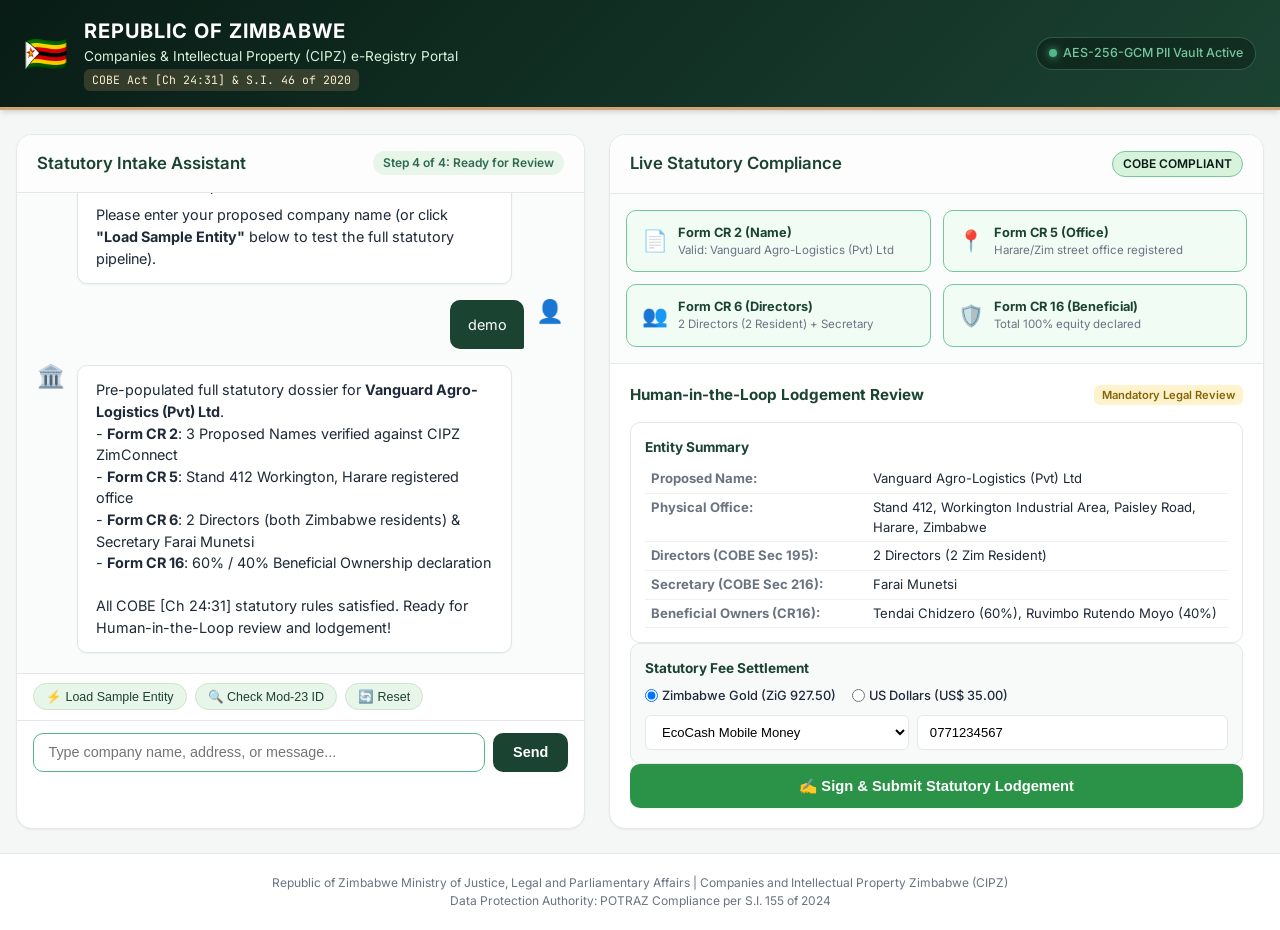
==== index.html @ ad86afd1 "feat: Zimbabwe GovTech Phase 1 MVP (CIPZ Gateway, Statutory COBE Forms, AES-GCM Crypto, POTRAZ DPIA," ====
<!DOCTYPE html>
<html lang="en">
<head>
  <meta charset="UTF-8">
  <meta name="viewport" content="width=device-width, initial-scale=1.0">
  <title>Zimbabwe GovTech - Statutory Company Formation Portal</title>
  <link rel="stylesheet" href="style.css">
  <link rel="preconnect" href="https://fonts.googleapis.com">
  <link rel="preconnect" href="https://fonts.gstatic.com" crossorigin>
  <link href="https://fonts.googleapis.com/css2?family=Inter:wght@400;500;600;700&family=JetBrains+Mono:wght@400;500;600&display=swap" rel="stylesheet">
</head>
<body>
  <!-- Header Bar -->
  <header class="gov-header">
    <div class="header-inner">
      <div class="gov-crest-badge">
        <span class="crest-emblem">🇿🇼</span>
        <div class="gov-titles">
          <h1>REPUBLIC OF ZIMBABWE</h1>
          <p>Companies & Intellectual Property (CIPZ) e-Registry Portal</p>
          <span class="statute-badge">COBE Act [Ch 24:31] & S.I. 46 of 2020</span>
        </div>
      </div>
      <div class="header-meta">
        <span class="vault-security-indicator">
          <span class="pulse-dot"></span> AES-256-GCM PII Vault Active
        </span>
      </div>
    </div>
  </header>

  <!-- Main Grid Layout -->
  <main class="app-container">
    <!-- Left Column: Conversational Intake -->
    <section class="chat-section">
      <div class="panel-header">
        <h2>Statutory Intake Assistant</h2>
        <span class="step-pill" id="intakeStepIndicator">Step 1 of 4: Entities</span>
      </div>

      <div class="chat-messages" id="chatMessages">
        <div class="message assistant-message">
          <div class="msg-avatar">🏛️</div>
          <div class="msg-bubble">
            <p><strong>Nematambudziko / Welcome to the CIPZ Statutory Lodgement Assistant.</strong></p>
            <p>I assist you in forming a Private Limited Company compliant with the <em>Companies and Other Business Entities Act [Chapter 24:31]</em>.</p>
            <p>Please enter your proposed company name (or click <strong>"Load Sample Entity"</strong> below to test the full statutory pipeline).</p>
          </div>
        </div>
      </div>

      <div class="chat-actions-bar">
        <button type="button" class="chip-btn" id="loadSampleBtn">⚡ Load Sample Entity</button>
        <button type="button" class="chip-btn" id="verifyIdBtn">🔍 Check Mod-23 ID</button>
        <button type="button" class="chip-btn" id="resetBtn">🔄 Reset</button>
      </div>

      <form id="chatForm" class="chat-input-row">
        <input 
          type="text" 
          id="chatInput" 
          placeholder="Type company name, address, or message..." 
          autocomplete="off"
          required
        />
        <button type="submit" id="sendBtn" class="btn-primary">Send</button>
      </form>
    </section>

    <!-- Right Column: Statutory Slots & HITL Confirmation -->
    <section class="slots-section">
      <div class="panel-header">
        <h2>Live Statutory Compliance</h2>
        <span class="status-badge" id="overallBadge">PENDING REVIEW</span>
      </div>

      <!-- Real-time COBE Rule Badges -->
      <div class="rule-badges-grid">
        <div class="rule-card" id="badgeCr2">
          <div class="rule-icon">📄</div>
          <div class="rule-info">
            <span class="rule-title">Form CR 2 (Name)</span>
            <span class="rule-desc" id="cr2Desc">Awaiting proposed name</span>
          </div>
        </div>

        <div class="rule-card" id="badgeCr5">
          <div class="rule-icon">📍</div>
          <div class="rule-info">
            <span class="rule-title">Form CR 5 (Office)</span>
            <span class="rule-desc" id="cr5Desc">Physical Zimbabwe street required</span>
          </div>
        </div>

        <div class="rule-card" id="badgeCr6">
          <div class="rule-icon">👥</div>
          <div class="rule-info">
            <span class="rule-title">Form CR 6 (Directors)</span>
            <span class="rule-desc" id="cr6Desc">Min 2 (≥1 Zim Resident) & Secretary</span>
          </div>
        </div>

        <div class="rule-card" id="badgeCr16">
          <div class="rule-icon">🛡️</div>
          <div class="rule-info">
            <span class="rule-title">Form CR 16 (Beneficial)</span>
            <span class="rule-desc" id="cr16Desc">≥ 20% Ownership Declaration</span>
          </div>
        </div>
      </div>

      <!-- HITL Lodgement Review Panel -->
      <div class="hitl-panel" id="hitlPanel">
        <div class="hitl-header">
          <h3>Human-in-the-Loop Lodgement Review</h3>
          <span class="hitl-pill">Mandatory Legal Review</span>
        </div>

        <div class="hitl-content" id="hitlContent">
          <div class="summary-card">
            <h4>Entity Summary</h4>
            <table class="statutory-table">
              <tbody>
                <tr>
                  <td><strong>Proposed Name:</strong></td>
                  <td id="tblName">Vanguard Agro-Logistics (Pvt) Ltd</td>
                </tr>
                <tr>
                  <td><strong>Physical Office:</strong></td>
                  <td id="tblAddress">Stand 412, Workington, Harare, Zimbabwe</td>
                </tr>
                <tr>
                  <td><strong>Directors (COBE Sec 195):</strong></td>
                  <td id="tblDirectors">2 Directors (2 Zimbabwe Residents)</td>
                </tr>
                <tr>
                  <td><strong>Secretary (COBE Sec 216):</strong></td>
                  <td id="tblSecretary">Farai Munetsi</td>
                </tr>
                <tr>
                  <td><strong>Beneficial Owners (CR16):</strong></td>
                  <td id="tblOwners">Tendai Chidzero (60%), Ruvimbo Moyo (40%)</td>
                </tr>
              </tbody>
            </table>
          </div>

          <!-- Dual Currency Payment Box -->
          <div class="payment-box">
            <h4>Statutory Fee Settlement</h4>
            <div class="currency-toggle">
              <label class="radio-label">
                <input type="radio" name="payCurrency" value="ZiG" checked>
                <span>Zimbabwe Gold (ZiG 927.50)</span>
              </label>
              <label class="radio-label">
                <input type="radio" name="payCurrency" value="USD">
                <span>US Dollars (US$ 35.00)</span>
              </label>
            </div>

            <div class="payment-inputs">
              <select id="payChannel" class="select-input">
                <option value="EcoCash">EcoCash Mobile Money</option>
                <option value="InnBucks">InnBucks Remittance Rail</option>
                <option value="ZimSwitch_ZIPIT">ZimSwitch ZIPIT Instant</option>
                <option value="OMari">O-Mari Wallet</option>
              </select>
              <input type="text" id="payPhone" placeholder="Mobile / Account Number (e.g. 0771234567)" value="0771234567" class="text-input">
            </div>
          </div>

          <button type="button" id="lodgeBtn" class="btn-success">
            ✍️ Sign & Submit Statutory Lodgement
          </button>
        </div>
      </div>

      <!-- Lodgement Confirmation & PDF Download -->
      <div class="confirmation-panel" id="confirmationPanel" style="display: none;">
        <div class="success-banner">
          <span class="success-icon">✅</span>
          <div>
            <h3>Statutory Lodgement Lodged Successfully!</h3>
            <p id="receiptNumberText">Official Receipt: ZW-REV-2026-XXXXXX</p>
          </div>
        </div>

        <div class="vault-audit-box">
          <h4>Cyber & Data Protection Vault Status [Ch 12:07]</h4>
          <p id="vaultStatusText">
            PII Encrypted under AES-256-GCM. HMAC-SHA256 Blind Index generated.
          </p>
        </div>

        <div class="downloads-box">
          <h4>Download Official Statutory Forms (S.I. 46 of 2020)</h4>
          <div class="pdf-buttons-grid">
            <a href="#" id="dlCr2" class="pdf-btn" target="_blank">📄 Form CR 2 (Name Search)</a>
            <a href="#" id="dlCr5" class="pdf-btn" target="_blank">📄 Form CR 5 (Office Address)</a>
            <a href="#" id="dlCr6" class="pdf-btn" target="_blank">📄 Form CR 6 (Directors)</a>
            <a href="#" id="dlCr16" class="pdf-btn" target="_blank">📄 Form CR 16 (Beneficial Ownership)</a>
          </div>
        </div>
      </div>
    </section>
  </main>

  <footer class="gov-footer">
    <p>Republic of Zimbabwe Ministry of Justice, Legal and Parliamentary Affairs | Companies and Intellectual Property Zimbabwe (CIPZ)</p>
    <p>Data Protection Authority: POTRAZ Compliance per S.I. 155 of 2024</p>
  </footer>

  <script src="app.js"></script>
</body>
</html>
---- style.css ----
/* Zimbabwe GovTech MVP - Statutory Lodgement Portal Styles */
:root {
  --primary: #1b4332;
  --primary-light: #2d6a4f;
  --primary-dark: #081c15;
  --accent: #d4a373;
  --accent-gold: #b08968;
  --success: #2b9348;
  --warning: #e76f51;
  --danger: #d90429;
  --bg-main: #f4f7f5;
  --bg-card: #ffffff;
  --text-main: #1f2937;
  --text-muted: #6b7280;
  --border: #e5e7eb;
  --border-focus: #52b788;
  --radius-sm: 6px;
  --radius-md: 10px;
  --radius-lg: 16px;
  --shadow-sm: 0 1px 2px 0 rgba(0, 0, 0, 0.05);
  --shadow-md: 0 4px 6px -1px rgba(0, 0, 0, 0.1), 0 2px 4px -1px rgba(0, 0, 0, 0.06);
}

* {
  box-sizing: border-box;
  margin: 0;
  padding: 0;
}

body {
  font-family: 'Inter', -apple-system, BlinkMacSystemFont, "Segoe UI", Roboto, sans-serif;
  background-color: var(--bg-main);
  color: var(--text-main);
  line-height: 1.5;
  min-height: 100vh;
  display: flex;
  flex-direction: column;
}

/* Header */
.gov-header {
  background: linear-gradient(135deg, var(--primary-dark) 0%, var(--primary) 100%);
  color: #ffffff;
  padding: 1rem 1.5rem;
  border-bottom: 3px solid var(--accent);
  box-shadow: var(--shadow-md);
}

.header-inner {
  max-width: 1300px;
  margin: 0 auto;
  display: flex;
  justify-content: space-between;
  align-items: center;
  flex-wrap: wrap;
  gap: 1rem;
}

.gov-crest-badge {
  display: flex;
  align-items: center;
  gap: 1rem;
}

.crest-emblem {
  font-size: 2.2rem;
}

.gov-titles h1 {
  font-size: 1.25rem;
  font-weight: 700;
  letter-spacing: 0.05em;
  color: #ffffff;
}

.gov-titles p {
  font-size: 0.85rem;
  color: #d8f3dc;
}

.statute-badge {
  display: inline-block;
  background-color: rgba(212, 163, 115, 0.2);
  color: #faedcd;
  font-size: 0.72rem;
  padding: 2px 8px;
  border-radius: var(--radius-sm);
  margin-top: 3px;
  font-family: 'JetBrains Mono', monospace;
}

.vault-security-indicator {
  display: flex;
  align-items: center;
  gap: 6px;
  font-size: 0.78rem;
  background: rgba(0, 0, 0, 0.3);
  padding: 6px 12px;
  border-radius: 9999px;
  color: #74c69d;
  font-weight: 500;
  border: 1px solid rgba(116, 198, 157, 0.3);
}

.pulse-dot {
  width: 8px;
  height: 8px;
  border-radius: 50%;
  background-color: #52b788;
  box-shadow: 0 0 8px #52b788;
}

/* App Grid Layout */
.app-container {
  max-width: 1300px;
  margin: 1.5rem auto;
  padding: 0 1rem;
  display: grid;
  grid-template-columns: 1fr 1.15fr;
  gap: 1.5rem;
  flex: 1;
  width: 100%;
}

@media (max-width: 900px) {
  .app-container {
    grid-template-columns: 1fr;
  }
}

/* Section Containers */
.chat-section, .slots-section {
  background: var(--bg-card);
  border-radius: var(--radius-lg);
  box-shadow: var(--shadow-sm);
  border: 1px solid var(--border);
  display: flex;
  flex-direction: column;
  overflow: hidden;
}

.panel-header {
  padding: 1rem 1.25rem;
  background-color: #fcfdfc;
  border-bottom: 1px solid var(--border);
  display: flex;
  justify-content: space-between;
  align-items: center;
}

.panel-header h2 {
  font-size: 1.05rem;
  font-weight: 600;
  color: var(--primary);
}

.step-pill {
  font-size: 0.75rem;
  background-color: #e8f5e9;
  color: var(--primary-light);
  padding: 3px 10px;
  border-radius: 9999px;
  font-weight: 600;
}

.status-badge {
  font-size: 0.75rem;
  background-color: #e9ecef;
  color: var(--text-muted);
  padding: 3px 10px;
  border-radius: 9999px;
  font-weight: 600;
}

.status-badge.badge-success {
  background-color: #d8f3dc;
  color: var(--primary-dark);
  border: 1px solid #74c69d;
}

/* Chat Section */
.chat-messages {
  flex: 1;
  min-height: 380px;
  max-height: 480px;
  overflow-y: auto;
  padding: 1.25rem;
  display: flex;
  flex-direction: column;
  gap: 1rem;
  background-color: #fafbfb;
}

.message {
  display: flex;
  gap: 0.75rem;
  max-width: 90%;
}

.msg-avatar {
  font-size: 1.4rem;
  line-height: 1;
}

.msg-bubble {
  padding: 0.85rem 1.1rem;
  border-radius: var(--radius-md);
  font-size: 0.9rem;
}

.assistant-message .msg-bubble {
  background-color: #ffffff;
  border: 1px solid #e0e7e3;
  color: var(--text-main);
  box-shadow: var(--shadow-sm);
}

.assistant-message .msg-bubble p + p {
  margin-top: 0.5rem;
}

.user-message {
  align-self: flex-end;
  flex-direction: row-reverse;
}

.user-message .msg-bubble {
  background-color: var(--primary);
  color: #ffffff;
  border-bottom-right-radius: 2px;
}

.chat-actions-bar {
  display: flex;
  gap: 0.5rem;
  padding: 0.6rem 1rem;
  background-color: #ffffff;
  border-top: 1px solid var(--border);
  overflow-x: auto;
}

.chip-btn {
  background-color: #e8f5e9;
  color: var(--primary);
  border: 1px solid #c8e6c9;
  padding: 5px 12px;
  font-size: 0.78rem;
  border-radius: 9999px;
  cursor: pointer;
  white-space: nowrap;
  font-weight: 500;
  transition: all 0.15s ease;
}

.chip-btn:hover {
  background-color: #c8e6c9;
}

.chat-input-row {
  display: flex;
  padding: 0.75rem 1rem;
  background-color: #ffffff;
  border-top: 1px solid var(--border);
  gap: 0.5rem;
}

.chat-input-row input {
  flex: 1;
  padding: 0.65rem 0.9rem;
  border: 1px solid var(--border);
  border-radius: var(--radius-md);
  font-size: 0.9rem;
  outline: none;
}

.chat-input-row input:focus {
  border-color: var(--border-focus);
}

/* Rule Badges Grid */
.rule-badges-grid {
  display: grid;
  grid-template-columns: 1fr 1fr;
  gap: 0.75rem;
  padding: 1rem;
  background-color: #fbfdfc;
  border-bottom: 1px solid var(--border);
}

@media (max-width: 600px) {
  .rule-badges-grid {
    grid-template-columns: 1fr;
  }
}

.rule-card {
  display: flex;
  gap: 0.65rem;
  align-items: center;
  padding: 0.75rem 0.9rem;
  border-radius: var(--radius-md);
  background: #ffffff;
  border: 1px solid var(--border);
  transition: border-color 0.2s ease;
}

.rule-card.valid {
  border-color: #74c69d;
  background-color: #f1fcf5;
}

.rule-card.invalid {
  border-color: var(--danger);
  background-color: #fff5f5;
}

.rule-icon {
  font-size: 1.3rem;
}

.rule-title {
  display: block;
  font-size: 0.8rem;
  font-weight: 700;
  color: var(--primary);
}

.rule-desc {
  display: block;
  font-size: 0.72rem;
  color: var(--text-muted);
}

/* HITL Panel */
.hitl-panel {
  padding: 1.25rem;
  flex: 1;
  display: flex;
  flex-direction: column;
  gap: 1rem;
}

.hitl-header {
  display: flex;
  justify-content: space-between;
  align-items: center;
}

.hitl-header h3 {
  font-size: 0.95rem;
  font-weight: 700;
  color: var(--primary);
}

.hitl-pill {
  font-size: 0.7rem;
  background-color: #fff3cd;
  color: #856404;
  padding: 2px 8px;
  border-radius: var(--radius-sm);
  font-weight: 600;
}

.summary-card {
  background: #ffffff;
  border: 1px solid var(--border);
  border-radius: var(--radius-md);
  padding: 0.85rem;
}

.summary-card h4 {
  font-size: 0.85rem;
  margin-bottom: 0.5rem;
  color: var(--primary);
}

.statutory-table {
  width: 100%;
  border-collapse: collapse;
  font-size: 0.82rem;
}

.statutory-table td {
  padding: 4px 6px;
  vertical-align: top;
  border-bottom: 1px solid #f0f0f0;
}

.statutory-table td:first-child {
  width: 38%;
  color: var(--text-muted);
}

/* Payment Box */
.payment-box {
  background: #f8faf9;
  border: 1px solid var(--border);
  border-radius: var(--radius-md);
  padding: 0.85rem;
}

.payment-box h4 {
  font-size: 0.85rem;
  margin-bottom: 0.5rem;
  color: var(--primary);
}

.currency-toggle {
  display: flex;
  gap: 1rem;
  margin-bottom: 0.6rem;
}

.radio-label {
  font-size: 0.8rem;
  display: flex;
  align-items: center;
  gap: 4px;
  cursor: pointer;
  font-weight: 500;
}

.payment-inputs {
  display: flex;
  gap: 0.5rem;
  flex-wrap: wrap;
}

.select-input, .text-input {
  padding: 0.5rem 0.75rem;
  font-size: 0.82rem;
  border: 1px solid var(--border);
  border-radius: var(--radius-sm);
  background-color: #ffffff;
}

.select-input {
  flex: 1;
}

.text-input {
  flex: 1.2;
}

/* Confirmation Panel */
.confirmation-panel {
  padding: 1.25rem;
  display: flex;
  flex-direction: column;
  gap: 1rem;
}

.success-banner {
  display: flex;
  gap: 0.85rem;
  align-items: center;
  background-color: #d8f3dc;
  border: 1px solid #74c69d;
  padding: 1rem;
  border-radius: var(--radius-md);
}

.success-icon {
  font-size: 2rem;
}

.success-banner h3 {
  font-size: 1rem;
  color: var(--primary-dark);
}

.success-banner p {
  font-size: 0.82rem;
  color: var(--primary);
  font-family: 'JetBrains Mono', monospace;
  font-weight: 600;
}

.vault-audit-box {
  background: #edf2f7;
  border-left: 4px solid var(--primary);
  padding: 0.75rem 1rem;
  border-radius: var(--radius-sm);
  font-size: 0.8rem;
}

.vault-audit-box h4 {
  font-size: 0.82rem;
  color: var(--primary);
  margin-bottom: 3px;
}

.downloads-box h4 {
  font-size: 0.85rem;
  margin-bottom: 0.6rem;
  color: var(--primary);
}

.pdf-buttons-grid {
  display: grid;
  grid-template-columns: 1fr 1fr;
  gap: 0.6rem;
}

@media (max-width: 600px) {
  .pdf-buttons-grid {
    grid-template-columns: 1fr;
  }
}

.pdf-btn {
  display: flex;
  align-items: center;
  gap: 6px;
  background: #ffffff;
  border: 1px solid #ced4da;
  padding: 0.65rem 0.85rem;
  border-radius: var(--radius-sm);
  text-decoration: none;
  color: var(--primary);
  font-size: 0.8rem;
  font-weight: 600;
  transition: all 0.2s ease;
}

.pdf-btn:hover {
  background: #e8f5e9;
  border-color: #52b788;
}

/* Buttons */
.btn-primary {
  background-color: var(--primary);
  color: #ffffff;
  border: none;
  padding: 0.65rem 1.25rem;
  border-radius: var(--radius-md);
  font-weight: 600;
  font-size: 0.9rem;
  cursor: pointer;
  transition: background 0.2s ease;
}

.btn-primary:hover {
  background-color: var(--primary-light);
}

.btn-success {
  background-color: var(--success);
  color: #ffffff;
  border: none;
  padding: 0.8rem 1.25rem;
  border-radius: var(--radius-md);
  font-weight: 700;
  font-size: 0.92rem;
  cursor: pointer;
  width: 100%;
  transition: background 0.2s ease;
  box-shadow: var(--shadow-sm);
}

.btn-success:hover {
  background-color: #1b4332;
}

/* Footer */
.gov-footer {
  text-align: center;
  padding: 1.25rem;
  background-color: #ffffff;
  border-top: 1px solid var(--border);
  font-size: 0.75rem;
  color: var(--text-muted);
  margin-top: auto;
}
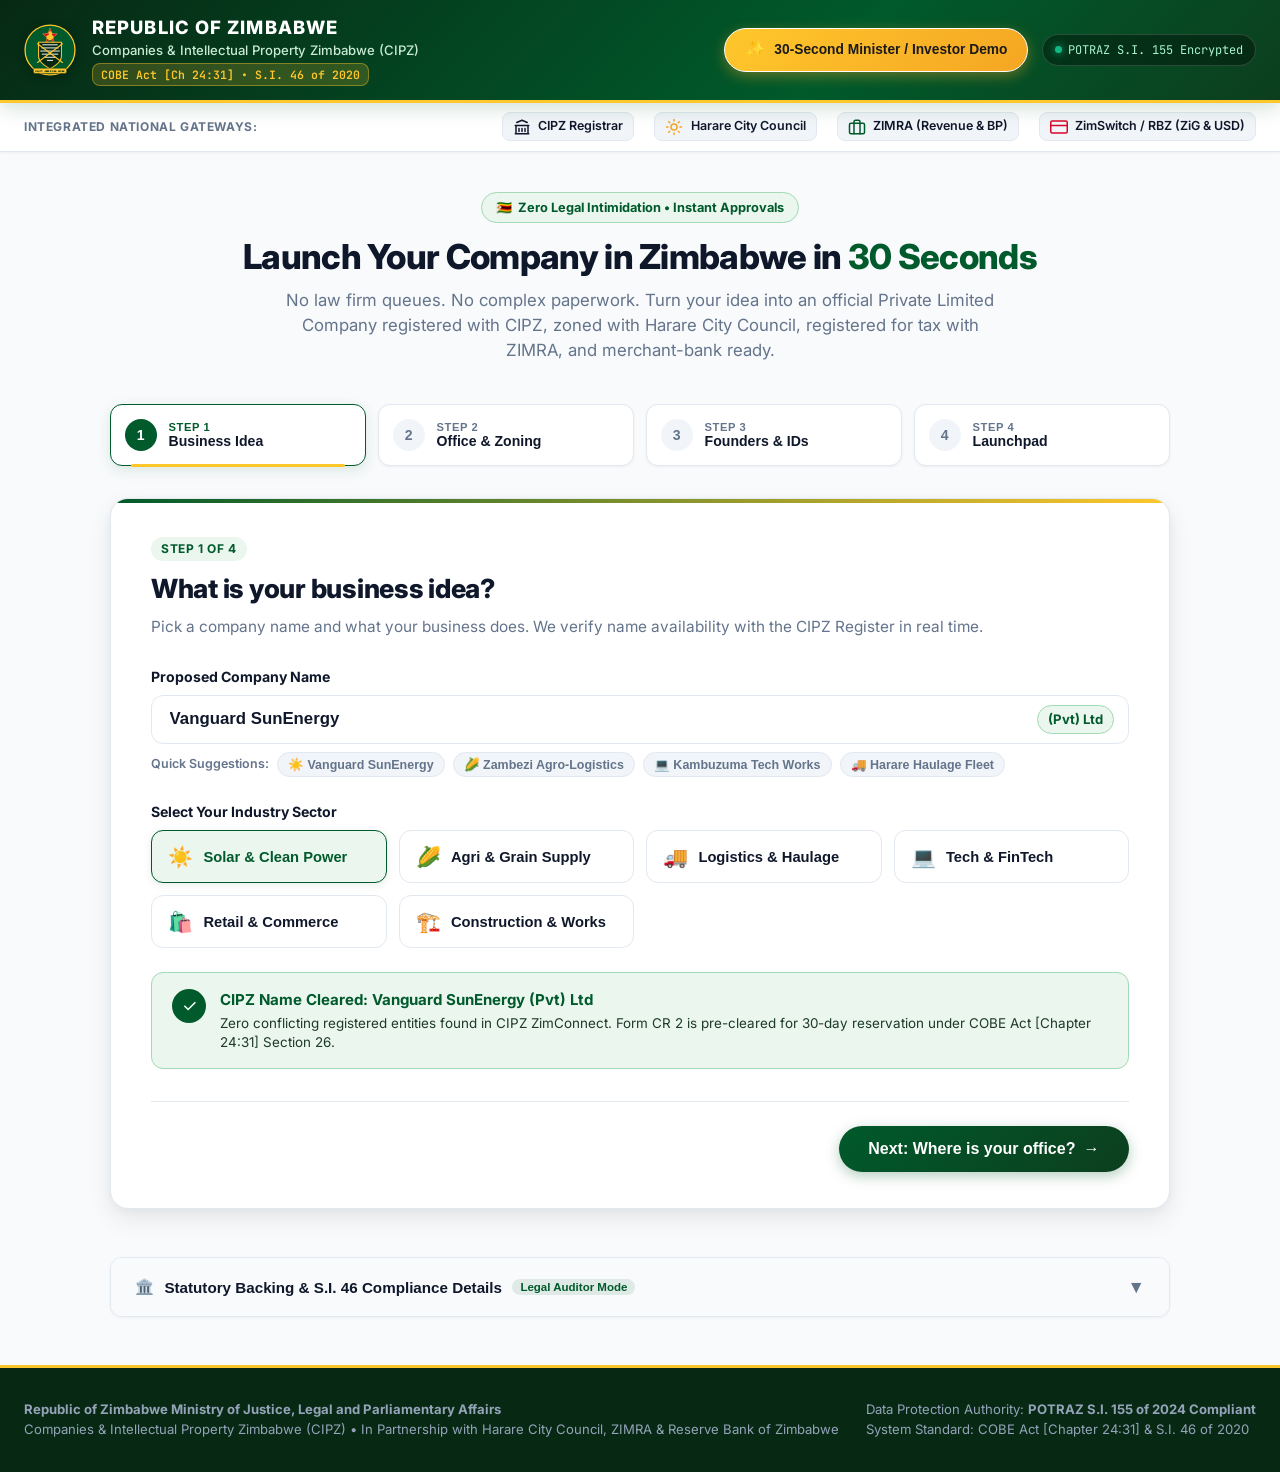
==== commit 481261b4: "feat(ui): complete consumer-grade redesign with Zimbabwean government styling and 30-second executiv" ====
--- a/index.html
+++ b/index.html
@@ -3,212 +3,663 @@
 <head>
   <meta charset="UTF-8">
   <meta name="viewport" content="width=device-width, initial-scale=1.0">
-  <title>Zimbabwe GovTech - Statutory Company Formation Portal</title>
+  <title>Zimbabwe GovTech | Unified Business Formation Portal</title>
+  <meta name="description" content="Official Republic of Zimbabwe Unified Business Formation & Licensing Portal. Incorporate your company, verify municipal commercial zoning, register for ZIMRA BP number, and activate merchant payments in 30 seconds.">
   <link rel="stylesheet" href="style.css">
   <link rel="preconnect" href="https://fonts.googleapis.com">
   <link rel="preconnect" href="https://fonts.gstatic.com" crossorigin>
-  <link href="https://fonts.googleapis.com/css2?family=Inter:wght@400;500;600;700&family=JetBrains+Mono:wght@400;500;600&display=swap" rel="stylesheet">
+  <link href="https://fonts.googleapis.com/css2?family=Inter:wght@400;500;600;700;800&family=JetBrains+Mono:wght@400;500;600;700&display=swap" rel="stylesheet">
 </head>
 <body>
-  <!-- Header Bar -->
-  <header class="gov-header">
-    <div class="header-inner">
-      <div class="gov-crest-badge">
-        <span class="crest-emblem">🇿🇼</span>
-        <div class="gov-titles">
-          <h1>REPUBLIC OF ZIMBABWE</h1>
-          <p>Companies & Intellectual Property (CIPZ) e-Registry Portal</p>
-          <span class="statute-badge">COBE Act [Ch 24:31] & S.I. 46 of 2020</span>
-        </div>
-      </div>
-      <div class="header-meta">
-        <span class="vault-security-indicator">
-          <span class="pulse-dot"></span> AES-256-GCM PII Vault Active
-        </span>
+
+  <!-- Top Government Header Bar -->
+  <header class="gov-top-banner">
+    <div class="banner-inner">
+      <div class="brand-block">
+        <div class="crest-vector-wrapper" title="Republic of Zimbabwe Official Emblem">
+          <!-- Official Republic of Zimbabwe Coat of Arms Vector Badge -->
+          <svg class="crest-svg" viewBox="0 0 100 100" fill="none" xmlns="http://www.w3.org/2000/svg">
+            <!-- Background Sunburst & Crest Halo -->
+            <circle cx="50" cy="50" r="48" fill="#005A2B" stroke="#FFC72C" stroke-width="2.5"/>
+            <!-- Kudu Horns & Star Crest Background -->
+            <path d="M50 8 L54 18 L64 19 L56 26 L58 36 L50 30 L42 36 L44 26 L36 19 L46 18 Z" fill="#D90429" stroke="#FFC72C" stroke-width="0.8"/>
+            <!-- Golden Zimbabwe Bird (Chapungu) Silhouette -->
+            <path d="M47 16 C48 13, 52 13, 53 16 C55 18, 54 22, 52 24 C51 25, 49 25, 48 24 Z" fill="#FFC72C"/>
+            <path d="M44 22 C47 20, 53 20, 56 22 C58 25, 56 30, 50 31 C44 30, 42 25, 44 22 Z" fill="#FFC72C"/>
+            <!-- National Shield with Victoria Falls Waves -->
+            <path d="M28 35 H72 V62 C72 76, 50 86, 50 86 C50 86, 28 76, 28 62 Z" fill="#072914" stroke="#FFC72C" stroke-width="2"/>
+            <!-- Shield Victoria Falls Waves (Alternating Blue/White Chevron Stripes) -->
+            <path d="M36 40 H64 M34 46 H66 M32 52 H68 M35 58 H65 M40 64 H60 M45 70 H55" stroke="#FFFFFF" stroke-width="1.8" stroke-linecap="round"/>
+            <!-- Crossed Hoe & Automatic Rifle representation -->
+            <line x1="26" y1="74" x2="74" y2="38" stroke="#FFC72C" stroke-width="2" stroke-linecap="round"/>
+            <line x1="74" y1="74" x2="26" y2="38" stroke="#FFC72C" stroke-width="2" stroke-linecap="round"/>
+            <!-- Motto Banner -->
+            <rect x="18" y="85" width="64" height="10" rx="3" fill="#FFC72C" stroke="#072914" stroke-width="0.8"/>
+            <text x="50" y="92.5" font-size="4.2" font-family="'Inter', sans-serif" font-weight="900" fill="#072914" text-anchor="middle" letter-spacing="0.3">UNITY • FREEDOM • WORK</text>
+          </svg>
+        </div>
+        <div class="brand-text">
+          <h1>Republic of Zimbabwe</h1>
+          <div class="brand-subtitle">Companies & Intellectual Property Zimbabwe (CIPZ)</div>
+          <span class="statutory-tag">COBE Act [Ch 24:31] • S.I. 46 of 2020</span>
+        </div>
+      </div>
+
+      <div class="header-actions">
+        <!-- 30-Second Executive Demo Button -->
+        <button type="button" class="btn-exec-demo" id="execDemoBtn" title="Launch automated 30-second presentation for Ministers and Investors">
+          <span class="sparkle-icon">✨</span>
+          <span>30-Second Minister / Investor Demo</span>
+        </button>
+
+        <div class="security-badge-header">
+          <span class="pulse-dot"></span>
+          <span>POTRAZ S.I. 155 Encrypted</span>
+        </div>
       </div>
     </div>
   </header>
 
-  <!-- Main Grid Layout -->
-  <main class="app-container">
-    <!-- Left Column: Conversational Intake -->
-    <section class="chat-section">
-      <div class="panel-header">
-        <h2>Statutory Intake Assistant</h2>
-        <span class="step-pill" id="intakeStepIndicator">Step 1 of 4: Entities</span>
-      </div>
-
-      <div class="chat-messages" id="chatMessages">
-        <div class="message assistant-message">
-          <div class="msg-avatar">🏛️</div>
-          <div class="msg-bubble">
-            <p><strong>Nematambudziko / Welcome to the CIPZ Statutory Lodgement Assistant.</strong></p>
-            <p>I assist you in forming a Private Limited Company compliant with the <em>Companies and Other Business Entities Act [Chapter 24:31]</em>.</p>
-            <p>Please enter your proposed company name (or click <strong>"Load Sample Entity"</strong> below to test the full statutory pipeline).</p>
-          </div>
-        </div>
-      </div>
-
-      <div class="chat-actions-bar">
-        <button type="button" class="chip-btn" id="loadSampleBtn">⚡ Load Sample Entity</button>
-        <button type="button" class="chip-btn" id="verifyIdBtn">🔍 Check Mod-23 ID</button>
-        <button type="button" class="chip-btn" id="resetBtn">🔄 Reset</button>
-      </div>
-
-      <form id="chatForm" class="chat-input-row">
-        <input 
-          type="text" 
-          id="chatInput" 
-          placeholder="Type company name, address, or message..." 
-          autocomplete="off"
-          required
-        />
-        <button type="submit" id="sendBtn" class="btn-primary">Send</button>
-      </form>
+  <!-- Official Inter-Agency Trust Strip -->
+  <section class="agency-trust-strip">
+    <div class="agency-trust-inner">
+      <span class="trust-label">Integrated National Gateways:</span>
+      <div class="agency-badges-list">
+        <!-- CIPZ Badge -->
+        <div class="agency-badge-item" title="Companies and Intellectual Property Zimbabwe">
+          <svg viewBox="0 0 24 24" fill="none" stroke="currentColor" stroke-width="2" stroke-linecap="round" stroke-linejoin="round">
+            <path d="M3 21h18M3 10h18M5 6l7-3 7 3M4 10v11M20 10v11M8 14v4M12 14v4M16 14v4"/>
+          </svg>
+          <span>CIPZ Registrar</span>
+        </div>
+        <!-- Harare City Council Badge -->
+        <div class="agency-badge-item" title="City of Harare Sunshine City Municipal Authority">
+          <svg viewBox="0 0 24 24" fill="none" stroke="#f5a623" stroke-width="2" stroke-linecap="round" stroke-linejoin="round">
+            <circle cx="12" cy="12" r="4"/>
+            <path d="M12 2v2M12 20v2M4.93 4.93l1.41 1.41M17.66 17.66l1.41 1.41M2 12h2M20 12h2M6.34 17.66l-1.41 1.41M19.07 4.93l-1.41 1.41"/>
+          </svg>
+          <span>Harare City Council</span>
+        </div>
+        <!-- ZIMRA Badge -->
+        <div class="agency-badge-item" title="Zimbabwe Revenue Authority">
+          <svg viewBox="0 0 24 24" fill="none" stroke="#005a2b" stroke-width="2" stroke-linecap="round" stroke-linejoin="round">
+            <rect x="2" y="7" width="20" height="14" rx="2" ry="2"/>
+            <path d="M16 21V5a2 2 0 0 0-2-2h-4a2 2 0 0 0-2 2v16"/>
+          </svg>
+          <span>ZIMRA (Revenue & BP)</span>
+        </div>
+        <!-- Zimswitch / RBZ Badge -->
+        <div class="agency-badge-item" title="Reserve Bank of Zimbabwe & Zimswitch Instant Settlement">
+          <svg viewBox="0 0 24 24" fill="none" stroke="#d90429" stroke-width="2" stroke-linecap="round" stroke-linejoin="round">
+            <rect x="1" y="4" width="22" height="16" rx="2" ry="2"/>
+            <line x1="1" y1="10" x2="23" y2="10"/>
+          </svg>
+          <span>ZimSwitch / RBZ (ZiG & USD)</span>
+        </div>
+      </div>
+    </div>
+  </section>
+
+  <!-- Executive Demo Controller Bar (Displays during presentation mode) -->
+  <aside class="demo-controller-bar" id="demoControllerBar" style="display: none;">
+    <div class="demo-controller-inner">
+      <div class="demo-title-area">
+        <span class="demo-live-pill">LIVE DEMO</span>
+        <span class="demo-status-text" id="demoStatusText">Step 1: Selecting Business Idea & Reserving Name</span>
+      </div>
+      <div class="demo-step-track">
+        <span class="demo-dot" id="dot1"></span>
+        <span class="demo-dot" id="dot2"></span>
+        <span class="demo-dot" id="dot3"></span>
+        <span class="demo-dot" id="dot4"></span>
+      </div>
+      <div class="demo-controls-group">
+        <button type="button" class="btn-ctrl" id="btnPauseDemo">⏸️ Pause</button>
+        <button type="button" class="btn-ctrl" id="btnFastForward">⏭️ Jump to Launchpad</button>
+        <button type="button" class="btn-ctrl btn-ctrl-stop" id="btnExitDemo">✕ Exit Demo</button>
+      </div>
+    </div>
+  </aside>
+
+  <!-- Main Application Wrapper -->
+  <main class="main-wrapper">
+    <!-- Hero Block -->
+    <section class="hero-block">
+      <div class="hero-pill-badge">
+        <span>🇿🇼</span>
+        <span>Zero Legal Intimidation • Instant Approvals</span>
+      </div>
+      <h2>Launch Your Company in Zimbabwe in <span class="highlight-emerald">30 Seconds</span></h2>
+      <p class="hero-desc">
+        No law firm queues. No complex paperwork. Turn your idea into an official Private Limited Company registered with CIPZ, zoned with Harare City Council, registered for tax with ZIMRA, and merchant-bank ready.
+      </p>
     </section>
 
-    <!-- Right Column: Statutory Slots & HITL Confirmation -->
-    <section class="slots-section">
-      <div class="panel-header">
-        <h2>Live Statutory Compliance</h2>
-        <span class="status-badge" id="overallBadge">PENDING REVIEW</span>
-      </div>
-
-      <!-- Real-time COBE Rule Badges -->
-      <div class="rule-badges-grid">
-        <div class="rule-card" id="badgeCr2">
-          <div class="rule-icon">📄</div>
-          <div class="rule-info">
-            <span class="rule-title">Form CR 2 (Name)</span>
-            <span class="rule-desc" id="cr2Desc">Awaiting proposed name</span>
-          </div>
-        </div>
-
-        <div class="rule-card" id="badgeCr5">
-          <div class="rule-icon">📍</div>
-          <div class="rule-info">
-            <span class="rule-title">Form CR 5 (Office)</span>
-            <span class="rule-desc" id="cr5Desc">Physical Zimbabwe street required</span>
-          </div>
-        </div>
-
-        <div class="rule-card" id="badgeCr6">
-          <div class="rule-icon">👥</div>
-          <div class="rule-info">
-            <span class="rule-title">Form CR 6 (Directors)</span>
-            <span class="rule-desc" id="cr6Desc">Min 2 (≥1 Zim Resident) & Secretary</span>
-          </div>
-        </div>
-
-        <div class="rule-card" id="badgeCr16">
-          <div class="rule-icon">🛡️</div>
-          <div class="rule-info">
-            <span class="rule-title">Form CR 16 (Beneficial)</span>
-            <span class="rule-desc" id="cr16Desc">≥ 20% Ownership Declaration</span>
-          </div>
-        </div>
-      </div>
-
-      <!-- HITL Lodgement Review Panel -->
-      <div class="hitl-panel" id="hitlPanel">
-        <div class="hitl-header">
-          <h3>Human-in-the-Loop Lodgement Review</h3>
-          <span class="hitl-pill">Mandatory Legal Review</span>
-        </div>
-
-        <div class="hitl-content" id="hitlContent">
-          <div class="summary-card">
-            <h4>Entity Summary</h4>
-            <table class="statutory-table">
-              <tbody>
-                <tr>
-                  <td><strong>Proposed Name:</strong></td>
-                  <td id="tblName">Vanguard Agro-Logistics (Pvt) Ltd</td>
-                </tr>
-                <tr>
-                  <td><strong>Physical Office:</strong></td>
-                  <td id="tblAddress">Stand 412, Workington, Harare, Zimbabwe</td>
-                </tr>
-                <tr>
-                  <td><strong>Directors (COBE Sec 195):</strong></td>
-                  <td id="tblDirectors">2 Directors (2 Zimbabwe Residents)</td>
-                </tr>
-                <tr>
-                  <td><strong>Secretary (COBE Sec 216):</strong></td>
-                  <td id="tblSecretary">Farai Munetsi</td>
-                </tr>
-                <tr>
-                  <td><strong>Beneficial Owners (CR16):</strong></td>
-                  <td id="tblOwners">Tendai Chidzero (60%), Ruvimbo Moyo (40%)</td>
-                </tr>
-              </tbody>
-            </table>
-          </div>
-
-          <!-- Dual Currency Payment Box -->
-          <div class="payment-box">
-            <h4>Statutory Fee Settlement</h4>
-            <div class="currency-toggle">
-              <label class="radio-label">
-                <input type="radio" name="payCurrency" value="ZiG" checked>
-                <span>Zimbabwe Gold (ZiG 927.50)</span>
-              </label>
-              <label class="radio-label">
-                <input type="radio" name="payCurrency" value="USD">
-                <span>US Dollars (US$ 35.00)</span>
-              </label>
-            </div>
-
-            <div class="payment-inputs">
-              <select id="payChannel" class="select-input">
-                <option value="EcoCash">EcoCash Mobile Money</option>
-                <option value="InnBucks">InnBucks Remittance Rail</option>
-                <option value="ZimSwitch_ZIPIT">ZimSwitch ZIPIT Instant</option>
-                <option value="OMari">O-Mari Wallet</option>
-              </select>
-              <input type="text" id="payPhone" placeholder="Mobile / Account Number (e.g. 0771234567)" value="0771234567" class="text-input">
-            </div>
-          </div>
-
-          <button type="button" id="lodgeBtn" class="btn-success">
-            ✍️ Sign & Submit Statutory Lodgement
+    <!-- 4-Step Interactive Stepper Navigation -->
+    <nav class="stepper-nav" aria-label="Formation Progress Stepper">
+      <button type="button" class="step-nav-btn active" id="navStep1" data-step="1">
+        <div class="step-num-circle">1</div>
+        <div class="step-nav-text">
+          <span class="step-nav-label">Step 1</span>
+          <span class="step-nav-title">Business Idea</span>
+        </div>
+      </button>
+
+      <button type="button" class="step-nav-btn" id="navStep2" data-step="2">
+        <div class="step-num-circle">2</div>
+        <div class="step-nav-text">
+          <span class="step-nav-label">Step 2</span>
+          <span class="step-nav-title">Office & Zoning</span>
+        </div>
+      </button>
+
+      <button type="button" class="step-nav-btn" id="navStep3" data-step="3">
+        <div class="step-num-circle">3</div>
+        <div class="step-nav-text">
+          <span class="step-nav-label">Step 3</span>
+          <span class="step-nav-title">Founders & IDs</span>
+        </div>
+      </button>
+
+      <button type="button" class="step-nav-btn" id="navStep4" data-step="4">
+        <div class="step-num-circle">4</div>
+        <div class="step-nav-text">
+          <span class="step-nav-label">Step 4</span>
+          <span class="step-nav-title">Launchpad</span>
+        </div>
+      </button>
+    </nav>
+
+    <!-- Main Wizard Card Container -->
+    <div class="wizard-card">
+      
+      <!-- STEP 1: What is your business idea? -->
+      <section class="step-pane active" id="paneStep1">
+        <div class="pane-header">
+          <span class="pane-step-badge">Step 1 of 4</span>
+          <h3>What is your business idea?</h3>
+          <p>Pick a company name and what your business does. We verify name availability with the CIPZ Register in real time.</p>
+        </div>
+
+        <div class="form-group">
+          <label class="form-label" for="companyNameInput">Proposed Company Name</label>
+          <div class="input-with-suffix">
+            <input 
+              type="text" 
+              id="companyNameInput" 
+              placeholder="e.g. Vanguard SunEnergy" 
+              value="Vanguard SunEnergy"
+              autocomplete="off"
+            >
+            <span class="input-suffix-pill">(Pvt) Ltd</span>
+          </div>
+          <div class="quick-picks-row">
+            <span style="font-size: 0.78rem; color: var(--text-muted); font-weight: 600;">Quick Suggestions:</span>
+            <button type="button" class="quick-pick-btn" data-name="Vanguard SunEnergy">☀️ Vanguard SunEnergy</button>
+            <button type="button" class="quick-pick-btn" data-name="Zambezi Agro-Logistics">🌽 Zambezi Agro-Logistics</button>
+            <button type="button" class="quick-pick-btn" data-name="Kambuzuma Tech Works">💻 Kambuzuma Tech Works</button>
+            <button type="button" class="quick-pick-btn" data-name="Harare Haulage Fleet">🚚 Harare Haulage Fleet</button>
+          </div>
+        </div>
+
+        <div class="form-group">
+          <label class="form-label">Select Your Industry Sector</label>
+          <div class="pill-grid" id="industryPillGrid">
+            <button type="button" class="industry-pill selected" data-industry="solar" data-purpose="Clean solar energy systems, photovoltaic installations, and grid backup storage distribution.">
+              <span class="icon">☀️</span>
+              <span>Solar & Clean Power</span>
+            </button>
+            <button type="button" class="industry-pill" data-industry="agri" data-purpose="Agricultural commodity logistics, grain haulage, cold chain storage and regional distribution.">
+              <span class="icon">🌽</span>
+              <span>Agri & Grain Supply</span>
+            </button>
+            <button type="button" class="industry-pill" data-industry="logistics" data-purpose="Freight forwarding, heavy vehicle road transport, and warehousing across SADC corridors.">
+              <span class="icon">🚚</span>
+              <span>Logistics & Haulage</span>
+            </button>
+            <button type="button" class="industry-pill" data-industry="tech" data-purpose="Software engineering, digital payment infrastructure, and AI automation systems.">
+              <span class="icon">💻</span>
+              <span>Tech & FinTech</span>
+            </button>
+            <button type="button" class="industry-pill" data-industry="retail" data-purpose="Wholesale and retail merchandising, import distribution, and fast-moving consumer goods.">
+              <span class="icon">🛍️</span>
+              <span>Retail & Commerce</span>
+            </button>
+            <button type="button" class="industry-pill" data-industry="construction" data-purpose="Commercial civil works, electrical engineering, and sustainable urban infrastructure.">
+              <span class="icon">🏗️</span>
+              <span>Construction & Works</span>
+            </button>
+          </div>
+        </div>
+
+        <!-- Real-Time CIPZ Availability Feedback Badge -->
+        <div class="statutory-feedback-card" id="cr2FeedbackCard">
+          <div class="feedback-icon-bubble">✓</div>
+          <div class="feedback-text">
+            <h4 id="cr2FeedbackTitle">CIPZ Name Cleared: Vanguard SunEnergy (Pvt) Ltd</h4>
+            <p id="cr2FeedbackDesc">This name has no identical matches in the national database. Form CR 2 Name Reservation is pre-cleared under COBE Act [Chapter 24:31] Section 26.</p>
+          </div>
+        </div>
+
+        <div class="wizard-actions-bar" style="justify-content: flex-end;">
+          <button type="button" class="btn-primary-action" id="btnGoToStep2">
+            <span>Next: Where is your office?</span>
+            <span>→</span>
           </button>
         </div>
-      </div>
-
-      <!-- Lodgement Confirmation & PDF Download -->
-      <div class="confirmation-panel" id="confirmationPanel" style="display: none;">
-        <div class="success-banner">
-          <span class="success-icon">✅</span>
-          <div>
-            <h3>Statutory Lodgement Lodged Successfully!</h3>
-            <p id="receiptNumberText">Official Receipt: ZW-REV-2026-XXXXXX</p>
-          </div>
-        </div>
-
-        <div class="vault-audit-box">
-          <h4>Cyber & Data Protection Vault Status [Ch 12:07]</h4>
-          <p id="vaultStatusText">
-            PII Encrypted under AES-256-GCM. HMAC-SHA256 Blind Index generated.
-          </p>
-        </div>
-
-        <div class="downloads-box">
-          <h4>Download Official Statutory Forms (S.I. 46 of 2020)</h4>
-          <div class="pdf-buttons-grid">
-            <a href="#" id="dlCr2" class="pdf-btn" target="_blank">📄 Form CR 2 (Name Search)</a>
-            <a href="#" id="dlCr5" class="pdf-btn" target="_blank">📄 Form CR 5 (Office Address)</a>
-            <a href="#" id="dlCr6" class="pdf-btn" target="_blank">📄 Form CR 6 (Directors)</a>
-            <a href="#" id="dlCr16" class="pdf-btn" target="_blank">📄 Form CR 16 (Beneficial Ownership)</a>
-          </div>
+      </section>
+
+      <!-- STEP 2: Where are you based? -->
+      <section class="step-pane" id="paneStep2">
+        <div class="pane-header">
+          <span class="pane-step-badge">Step 2 of 4</span>
+          <h3>Where are you based?</h3>
+          <p>Zimbabwe law requires a physical street address. We pre-verify municipal zoning and shop licensing instantly.</p>
+        </div>
+
+        <div class="form-group">
+          <label class="form-label">City or Municipality</label>
+          <div class="city-pills-row" id="cityPillsRow">
+            <button type="button" class="city-pill selected" data-city="Harare">📍 Harare</button>
+            <button type="button" class="city-pill" data-city="Bulawayo">📍 Bulawayo</button>
+            <button type="button" class="city-pill" data-city="Ruwa">📍 Ruwa</button>
+            <button type="button" class="city-pill" data-city="Mutare">📍 Mutare</button>
+            <button type="button" class="city-pill" data-city="Gweru">📍 Gweru</button>
+            <button type="button" class="city-pill" data-city="Chitungwiza">📍 Chitungwiza</button>
+            <button type="button" class="city-pill" data-city="Victoria Falls">📍 Victoria Falls</button>
+          </div>
+        </div>
+
+        <div class="form-group">
+          <label class="form-label" for="streetAddressInput">Physical Street Address (No P.O. Box only)</label>
+          <input 
+            type="text" 
+            id="streetAddressInput" 
+            class="input-standard" 
+            placeholder="e.g. Stand 412, Workington Industrial Area, Paisley Road"
+            value="Stand 412, Workington Industrial Area, Paisley Road, Harare"
+          >
+          <div class="quick-picks-row">
+            <span style="font-size: 0.78rem; color: var(--text-muted); font-weight: 600;">Sample Addresses:</span>
+            <button type="button" class="quick-pick-btn" data-addr="Stand 412, Workington Industrial Area, Paisley Road, Harare">🏭 Workington Industrial, Harare</button>
+            <button type="button" class="quick-pick-btn" data-addr="14 Samora Machel Avenue, Harare">🏢 Samora Machel Ave, Harare</button>
+            <button type="button" class="quick-pick-btn" data-addr="Stand 88, Belmont Industrial, Bulawayo">🏭 Belmont Industrial, Bulawayo</button>
+          </div>
+        </div>
+
+        <!-- Municipal Commercial Zoning Live Verification Card -->
+        <div class="statutory-feedback-card">
+          <div class="feedback-icon-bubble" style="background: #f5a623;">🏛️</div>
+          <div class="feedback-text">
+            <h4 id="zoningFeedbackTitle">Harare City Council Commercial Zoning Verified</h4>
+            <p id="zoningFeedbackDesc">
+              Stand 412 Workington Industrial is verified under Town Planning Scheme Zone IND-4 (General Commercial Industry). Form SL2 Shop Licence clearance pre-approved under the Urban Councils Act [Chapter 29:15].
+            </p>
+          </div>
+        </div>
+
+        <div class="wizard-actions-bar">
+          <button type="button" class="btn-secondary" id="btnBackToStep1">← Back</button>
+          <button type="button" class="btn-primary-action" id="btnGoToStep3">
+            <span>Next: Who are the founders?</span>
+            <span>→</span>
+          </button>
+        </div>
+      </section>
+
+      <!-- STEP 3: Who are the founders? -->
+      <section class="step-pane" id="paneStep3">
+        <div class="pane-header">
+          <span class="pane-step-badge">Step 3 of 4</span>
+          <h3>Who are the founders?</h3>
+          <p>Under Zimbabwe law (COBE Act Sec 195), a Private Limited Company requires at least 2 directors (≥1 residing in Zimbabwe) and 1 secretary. Plain National IDs are verified with ZPRS Mod-23 checksum.</p>
+        </div>
+
+        <div class="founders-list" id="foundersList">
+          <!-- Founder 1 -->
+          <div class="founder-card" id="founderCard1">
+            <div class="founder-card-header">
+              <div class="founder-title-badge">
+                <span>👤</span>
+                <span>Founder 1 (Director & 60% Owner)</span>
+              </div>
+              <span class="founder-role-tag">Managing Director</span>
+            </div>
+            <div class="founder-inputs-grid">
+              <div class="founder-input-block">
+                <label>Full Legal Name</label>
+                <input type="text" id="f1Name" value="Tendai Chidzero" placeholder="e.g. Tendai Chidzero">
+              </div>
+              <div class="founder-input-block">
+                <label>Zimbabwe National ID (Mod-23)</label>
+                <input type="text" id="f1Id" value="63-1000002-R-42" placeholder="e.g. 63-1000002-R-42">
+                <div class="mod23-status-pill valid" id="f1StatusPill">
+                  <span>✓</span>
+                  <span>Verified Citizen (ZPRS Mod-23)</span>
+                </div>
+              </div>
+              <div class="founder-input-block">
+                <label>Shareholding (%)</label>
+                <input type="number" id="f1Shares" value="60" min="1" max="100">
+              </div>
+            </div>
+            <div class="founder-residency-row">
+              <input type="checkbox" id="f1Resident" checked>
+              <label for="f1Resident">Ordinarily Resident in Zimbabwe (COBE Act Section 195)</label>
+            </div>
+          </div>
+
+          <!-- Founder 2 -->
+          <div class="founder-card" id="founderCard2">
+            <div class="founder-card-header">
+              <div class="founder-title-badge">
+                <span>👤</span>
+                <span>Founder 2 (Director & 40% Owner)</span>
+              </div>
+              <span class="founder-role-tag">Executive Director</span>
+            </div>
+            <div class="founder-inputs-grid">
+              <div class="founder-input-block">
+                <label>Full Legal Name</label>
+                <input type="text" id="f2Name" value="Ruvimbo Rutendo Moyo" placeholder="e.g. Ruvimbo Moyo">
+              </div>
+              <div class="founder-input-block">
+                <label>Zimbabwe National ID (Mod-23)</label>
+                <input type="text" id="f2Id" value="63-1000003-S-42" placeholder="e.g. 63-1000003-S-42">
+                <div class="mod23-status-pill valid" id="f2StatusPill">
+                  <span>✓</span>
+                  <span>Verified Citizen (ZPRS Mod-23)</span>
+                </div>
+              </div>
+              <div class="founder-input-block">
+                <label>Shareholding (%)</label>
+                <input type="number" id="f2Shares" value="40" min="1" max="100">
+              </div>
+            </div>
+            <div class="founder-residency-row">
+              <input type="checkbox" id="f2Resident" checked>
+              <label for="f2Resident">Ordinarily Resident in Zimbabwe (COBE Act Section 195)</label>
+            </div>
+          </div>
+
+          <!-- Company Secretary -->
+          <div class="founder-card" id="secCard" style="background: #ffffff;">
+            <div class="founder-card-header">
+              <div class="founder-title-badge">
+                <span>📋</span>
+                <span>Company Secretary (Mandatory under COBE Act Sec 216)</span>
+              </div>
+              <span class="founder-role-tag">Corporate Officer</span>
+            </div>
+            <div class="founder-inputs-grid" style="grid-template-columns: 1fr 1fr;">
+              <div class="founder-input-block">
+                <label>Secretary Full Name</label>
+                <input type="text" id="secName" value="Farai Munetsi" placeholder="e.g. Farai Munetsi">
+              </div>
+              <div class="founder-input-block">
+                <label>Secretary National ID</label>
+                <input type="text" id="secId" value="63-1000004-T-42" placeholder="e.g. 63-1000004-T-42">
+                <div class="mod23-status-pill valid" id="secStatusPill">
+                  <span>✓</span>
+                  <span>Verified Citizen (ZPRS Mod-23)</span>
+                </div>
+              </div>
+            </div>
+          </div>
+        </div>
+
+        <div style="display: flex; gap: 0.75rem; flex-wrap: wrap;">
+          <button type="button" class="quick-pick-btn" id="btnFillSampleFounders">⚡ Reset Sample Zimbabwean Founders</button>
+        </div>
+
+        <div class="wizard-actions-bar">
+          <button type="button" class="btn-secondary" id="btnBackToStep2">← Back</button>
+          <button type="button" class="btn-primary-action btn-gold-action" id="btnSubmitLodgement">
+            <span>🚀 Complete Lodgement & Open Launchpad</span>
+            <span>→</span>
+          </button>
+        </div>
+      </section>
+
+      <!-- STEP 4: Your Business Launchpad -->
+      <section class="step-pane" id="paneStep4">
+        <!-- Launchpad Hero Banner -->
+        <div class="launchpad-hero-banner">
+          <div class="launchpad-hero-text">
+            <h3>🎉 Congratulations! Your Company is Fully Approved & Registered</h3>
+            <p id="approvedCompanyName">Entity: Vanguard SunEnergy (Pvt) Ltd</p>
+          </div>
+          <div class="launchpad-reg-pill" id="regPillNumber">
+            INC: ZW-CIPZ-2026-881942
+          </div>
+        </div>
+
+        <!-- 4 Official Unlocked Credentials Grid -->
+        <div class="credentials-grid">
+          
+          <!-- Pillar 1: CIPZ Legal Entity -->
+          <div class="credential-pillar-card">
+            <div>
+              <div class="pillar-header">
+                <div class="pillar-agency-title">
+                  <div class="pillar-emblem">🏛️</div>
+                  <div>
+                    <h4>CIPZ Legal Entity</h4>
+                    <span>Companies & Intellectual Property</span>
+                  </div>
+                </div>
+                <span class="status-approved-badge">✓ STAMPED & APPROVED</span>
+              </div>
+              <div class="pillar-body">
+                <ul class="pillar-detail-list">
+                  <li><span>Certificate:</span> <strong id="resCipzNum">ZW-CIPZ-2026-881942</strong></li>
+                  <li><span>Legal Form:</span> <strong>Private Limited Company</strong></li>
+                  <li><span>Statutory Act:</span> <strong>COBE Act [Chapter 24:31]</strong></li>
+                  <li><span>Status:</span> <strong style="color: #15803d;">Active & Good Standing</strong></li>
+                </ul>
+
+                <div class="pdf-downloads-container">
+                  <div class="pdf-downloads-title">Official Statutory PDFs (S.I. 46 of 2020)</div>
+                  <div class="pdf-buttons-subgrid">
+                    <a href="generated_forms/CR2_name_reservation_vanguard_agro-logist.pdf" id="pdfLinkCr2" class="btn-pdf-download" target="_blank" download>
+                      <span>📄</span> Form CR 2
+                    </a>
+                    <a href="generated_forms/CR5_registered_office_vanguard_agro-logist.pdf" id="pdfLinkCr5" class="btn-pdf-download" target="_blank" download>
+                      <span>📍</span> Form CR 5
+                    </a>
+                    <a href="generated_forms/CR6_directors_officers_vanguard_agro-logist.pdf" id="pdfLinkCr6" class="btn-pdf-download" target="_blank" download>
+                      <span>👥</span> Form CR 6
+                    </a>
+                    <a href="generated_forms/CR16_beneficial_ownership_vanguard_agro-logist.pdf" id="pdfLinkCr16" class="btn-pdf-download" target="_blank" download>
+                      <span>🛡️</span> Form CR 16
+                    </a>
+                  </div>
+                </div>
+              </div>
+            </div>
+          </div>
+
+          <!-- Pillar 2: Harare City Council -->
+          <div class="credential-pillar-card">
+            <div>
+              <div class="pillar-header">
+                <div class="pillar-agency-title">
+                  <div class="pillar-emblem" style="background: #fff8e6;">📍</div>
+                  <div>
+                    <h4>Harare City Council</h4>
+                    <span>Town Planning & Shop Licensing</span>
+                  </div>
+                </div>
+                <span class="status-approved-badge">✓ PRE-CLEARED</span>
+              </div>
+              <div class="pillar-body">
+                <ul class="pillar-detail-list">
+                  <li><span>Permit No:</span> <strong id="resCouncilNum">HCC-SL2-2026-0941</strong></li>
+                  <li><span>Shop Licence:</span> <strong>Form SL2 Issued</strong></li>
+                  <li><span>Zoning Clearance:</span> <strong>Zone IND-4 (Workington Industrial)</strong></li>
+                  <li><span>Municipal Act:</span> <strong>Urban Councils Act [Ch 29:15]</strong></li>
+                </ul>
+                <div style="background: #fff9e6; border: 1px solid #fedd7c; border-radius: 8px; padding: 10px; margin-top: 1rem; font-size: 0.82rem; color: #78350f;">
+                  <strong>✓ Municipal Fast-Track:</strong> Physical stand verified. Inspection waived under the 2026 Ease of Doing Business Municipal Framework.
+                </div>
+              </div>
+            </div>
+          </div>
+
+          <!-- Pillar 3: ZIMRA -->
+          <div class="credential-pillar-card">
+            <div>
+              <div class="pillar-header">
+                <div class="pillar-agency-title">
+                  <div class="pillar-emblem" style="background: #eaf6ee;">💼</div>
+                  <div>
+                    <h4>ZIMRA Revenue Authority</h4>
+                    <span>Corporate Tax & Business Partner</span>
+                  </div>
+                </div>
+                <span class="status-approved-badge">✓ REGISTERED</span>
+              </div>
+              <div class="pillar-body">
+                <ul class="pillar-detail-list">
+                  <li><span>Corporate BP Number:</span> <strong id="resZimraBp">BP-20098412-ZW</strong></li>
+                  <li><span>Tax Clearance ITF263:</span> <strong style="color: #15803d;">Active (Priority Tier 1)</strong></li>
+                  <li><span>VAT Registration:</span> <strong>Category C Ready</strong></li>
+                  <li><span>Statutory Division:</span> <strong>Domestic Taxes Division</strong></li>
+                </ul>
+                <div style="background: #f0fdf4; border: 1px solid #bbf7d0; border-radius: 8px; padding: 10px; margin-top: 1rem; font-size: 0.82rem; color: #166534;">
+                  <strong>✓ Immediate Invoicing:</strong> Tax clearance certificate ITF263 is digitally linked and ready for government and corporate tenders.
+                </div>
+              </div>
+            </div>
+          </div>
+
+          <!-- Pillar 4: Bank & EcoCash -->
+          <div class="credential-pillar-card">
+            <div>
+              <div class="pillar-header">
+                <div class="pillar-agency-title">
+                  <div class="pillar-emblem" style="background: #fee2e2;">💳</div>
+                  <div>
+                    <h4>Bank & EcoCash Merchant</h4>
+                    <span>Dual-Currency ZiG / USD Clearing</span>
+                  </div>
+                </div>
+                <span class="status-approved-badge">✓ SETTLEMENT READY</span>
+              </div>
+              <div class="pillar-body">
+                <ul class="pillar-detail-list">
+                  <li><span>Multi-Currency:</span> <strong>ZiG (Gold) & US Dollars (USD)</strong></li>
+                  <li><span>EcoCash Merchant Code:</span> <strong>883921</strong></li>
+                  <li><span>ZimSwitch ZIPIT ID:</span> <strong>ZSW-MERCH-409188</strong></li>
+                  <li><span>Regulatory Rail:</span> <strong>RBZ National Payment System</strong></li>
+                </ul>
+                <div style="background: #f8fafc; border: 1px solid #cbd5e1; border-radius: 8px; padding: 10px; margin-top: 1rem; font-size: 0.82rem; color: #334155;">
+                  <strong>✓ Point of Sale Live:</strong> Ready to accept instant ZiG & USD payments via swipe, EcoCash QR code, and ZIPIT instant transfers.
+                </div>
+              </div>
+            </div>
+          </div>
+
+        </div>
+
+        <!-- Statutory Settlement Receipt Bar -->
+        <div class="payment-settlement-bar">
+          <div class="payment-details-text">
+            <h4>Statutory Lodgement Fee Settled</h4>
+            <p id="receiptMeta">Official Receipt: ZW-REV-2026-881942 • Rail: EcoCash / ZimSwitch Instant</p>
+            <p style="font-size: 0.78rem; color: #64748b; margin-top: 2px;">
+              PII Vault: AES-256-GCM Encrypted & HMAC-SHA256 Blind Indexed per Cyber & Data Protection Act [Ch 12:07].
+            </p>
+          </div>
+          <div class="payment-amount-badge" id="receiptAmount">
+            ZiG 927.50 / $35 USD
+          </div>
+        </div>
+
+        <!-- Launchpad Action Buttons -->
+        <div class="wizard-actions-bar" style="margin-top: 1.5rem;">
+          <button type="button" class="btn-secondary" id="btnRestartWizard">🔄 Register Another Business</button>
+          <button type="button" class="btn-primary-action" id="btnRerunDemo">✨ Replay 30-Second Executive Demo</button>
+        </div>
+      </section>
+
+    </div>
+
+    <!-- Expandable Statutory Backing & S.I. 46 Compliance Details Drawer -->
+    <section class="statutory-drawer-container">
+      <button type="button" class="drawer-header-btn" id="drawerToggleBtn" aria-expanded="false">
+        <div class="drawer-title-group">
+          <span>🏛️</span>
+          <span>Statutory Backing & S.I. 46 Compliance Details</span>
+          <span class="drawer-badge">Legal Auditor Mode</span>
+        </div>
+        <span class="drawer-toggle-icon" id="drawerToggleIcon">▼</span>
+      </button>
+
+      <div class="drawer-content" id="drawerContent">
+        <div class="statutory-grid">
+          
+          <article class="statutory-article">
+            <h5>COBE Act [Chapter 24:31] & S.I. 46 of 2020</h5>
+            <p>Every entity formed through this platform strictly meets Zimbabwe's core corporate statutes:</p>
+            <ul>
+              <li><strong>Section 26:</strong> Form CR 2 name reservation and vetting against CIPZ registries.</li>
+              <li><strong>Section 112:</strong> Form CR 5 mandatory physical registered office within Zimbabwe.</li>
+              <li><strong>Section 195:</strong> Form CR 6 requirement of at least 2 directors, with at least 1 ordinarily resident in Zimbabwe.</li>
+              <li><strong>Section 216:</strong> Mandatory appointment of a registered corporate secretary.</li>
+              <li><strong>Section 276:</strong> Form CR 16 Beneficial Ownership declaration (threshold &gt;20%).</li>
+            </ul>
+          </article>
+
+          <article class="statutory-article">
+            <h5>Civil Registry (ZPRS) Modulo-23 Algorithm</h5>
+            <p>Citizen National IDs are validated using Zimbabwe's statutory Modulo-23 check character:</p>
+            <ul>
+              <li>Format: <span class="code-pill">XX-XXXXXXX-L-XX</span> (District, sequence, checksum letter, origin).</li>
+              <li>Alphabet: <span class="code-pill">Z, A, B, C, D, E, F, G, H, J, K, L, M, N, P, Q, R, S, T, V, W, X, Y</span> (excludes I, O, U).</li>
+              <li>Calculation: <span class="code-pill">(DistrictDigits + SequenceDigits) % 23</span> gives index of check letter.</li>
+              <li>Guarantees zero invalid or fraudulent citizen IDs enter the statutory register.</li>
+            </ul>
+          </article>
+
+          <article class="statutory-article">
+            <h5>Cyber & Data Protection Act [Chapter 12:07]</h5>
+            <p>Complies with POTRAZ Statutory Instrument 155 of 2024 (Data Protection Regulations):</p>
+            <ul>
+              <li><strong>Zero Plaintext PII Storage:</strong> National ID numbers and home addresses are encrypted using authenticated <span class="code-pill">AES-256-GCM</span>.</li>
+              <li><strong>Blind Indexing:</strong> Searchable records utilize HMAC-SHA256 keyed hashing, preventing enumeration attacks.</li>
+              <li><strong>Auditable Access:</strong> Decryption requires cryptographic key rotation and generates an immutable security audit event.</li>
+            </ul>
+          </article>
+
+          <article class="statutory-article">
+            <h5>Inter-Agency Gateway Interoperability</h5>
+            <p>Connects national government agencies via automated real-time APIs:</p>
+            <ul>
+              <li><strong>Harare City Council:</strong> Auto-validates stand survey numbers against Town Planning Master Plan zoning (Urban Councils Act [Ch 29:15]).</li>
+              <li><strong>ZIMRA Domestic Taxes:</strong> Issues Corporate Business Partner (BP) numbers on instant callback.</li>
+              <li><strong>ZimSwitch & RBZ:</strong> Instant multi-currency settlement rails in Zimbabwe Gold (ZiG) and USD.</li>
+            </ul>
+          </article>
+
         </div>
       </div>
     </section>
+
   </main>
 
-  <footer class="gov-footer">
-    <p>Republic of Zimbabwe Ministry of Justice, Legal and Parliamentary Affairs | Companies and Intellectual Property Zimbabwe (CIPZ)</p>
-    <p>Data Protection Authority: POTRAZ Compliance per S.I. 155 of 2024</p>
+  <!-- Portal Footer -->
+  <footer class="portal-footer">
+    <div class="footer-inner">
+      <div>
+        <p><strong>Republic of Zimbabwe Ministry of Justice, Legal and Parliamentary Affairs</strong></p>
+        <p>Companies & Intellectual Property Zimbabwe (CIPZ) • In Partnership with Harare City Council, ZIMRA & Reserve Bank of Zimbabwe</p>
+      </div>
+      <div>
+        <p>Data Protection Authority: <strong>POTRAZ S.I. 155 of 2024 Compliant</strong></p>
+        <p>System Standard: COBE Act [Chapter 24:31] & S.I. 46 of 2020</p>
+      </div>
+    </div>
   </footer>
 
   <script src="app.js"></script>
--- a/style.css
+++ b/style.css
@@ -1,24 +1,56 @@
-/* Zimbabwe GovTech MVP - Statutory Lodgement Portal Styles */
+/* ==========================================================================
+   Zimbabwe GovTech Unified Platform - Consumer-Grade Redesign
+   Official Colors:
+   - Emerald Green: #005a2b, #0c3e1e, #034821
+   - National Gold / Ochre: #ffc72c, #f5a623, #e59400
+   - Clean White & Light Slate: #ffffff, #f8fafc, #f1f5f9
+   Statutory Grounding:
+   - COBE Act [Chapter 24:31] & S.I. 46 of 2020
+   - Cyber and Data Protection Act [Chapter 12:07] & S.I. 155 of 2024
+   ========================================================================== */
+
 :root {
-  --primary: #1b4332;
-  --primary-light: #2d6a4f;
-  --primary-dark: #081c15;
-  --accent: #d4a373;
-  --accent-gold: #b08968;
-  --success: #2b9348;
-  --warning: #e76f51;
-  --danger: #d90429;
-  --bg-main: #f4f7f5;
+  --zim-green-deep: #072914;
+  --zim-green-primary: #005a2b;
+  --zim-green-light: #0c3e1e;
+  --zim-green-soft: #eaf6ee;
+  --zim-green-border: #a3d9b4;
+  
+  --zim-gold-primary: #ffc72c;
+  --zim-gold-ochre: #f5a623;
+  --zim-gold-deep: #d48806;
+  --zim-gold-soft: #fff9e6;
+  --zim-gold-border: #fedd7c;
+
+  --zim-red: #d90429;
+  --zim-black: #111827;
+
+  --bg-page: #f8fafc;
   --bg-card: #ffffff;
-  --text-main: #1f2937;
-  --text-muted: #6b7280;
-  --border: #e5e7eb;
-  --border-focus: #52b788;
-  --radius-sm: 6px;
-  --radius-md: 10px;
-  --radius-lg: 16px;
-  --shadow-sm: 0 1px 2px 0 rgba(0, 0, 0, 0.05);
-  --shadow-md: 0 4px 6px -1px rgba(0, 0, 0, 0.1), 0 2px 4px -1px rgba(0, 0, 0, 0.06);
+  --bg-subtle: #f1f5f9;
+  --bg-input: #ffffff;
+  
+  --text-main: #0f172a;
+  --text-muted: #64748b;
+  --text-light: #94a3b8;
+  --text-on-green: #ffffff;
+  
+  --border-light: #e2e8f0;
+  --border-focus: #005a2b;
+
+  --radius-sm: 8px;
+  --radius-md: 12px;
+  --radius-lg: 18px;
+  --radius-xl: 24px;
+  --radius-pill: 9999px;
+
+  --shadow-sm: 0 1px 3px rgba(0, 0, 0, 0.05);
+  --shadow-md: 0 4px 12px rgba(0, 0, 0, 0.08);
+  --shadow-lg: 0 10px 25px rgba(0, 0, 0, 0.08), 0 2px 8px rgba(0, 0, 0, 0.04);
+  --shadow-glow: 0 0 20px rgba(255, 199, 44, 0.35);
+
+  --font-sans: 'Inter', -apple-system, BlinkMacSystemFont, "Segoe UI", Roboto, sans-serif;
+  --font-mono: 'JetBrains Mono', monospace, "Courier New", Courier;
 }
 
 * {
@@ -28,548 +60,1355 @@
 }
 
 body {
-  font-family: 'Inter', -apple-system, BlinkMacSystemFont, "Segoe UI", Roboto, sans-serif;
-  background-color: var(--bg-main);
+  font-family: var(--font-sans);
+  background-color: var(--bg-page);
   color: var(--text-main);
   line-height: 1.5;
   min-height: 100vh;
   display: flex;
   flex-direction: column;
-}
-
-/* Header */
-.gov-header {
-  background: linear-gradient(135deg, var(--primary-dark) 0%, var(--primary) 100%);
+  -webkit-font-smoothing: antialiased;
+}
+
+/* ==========================================================================
+   Top Government Header Bar
+   ========================================================================== */
+.gov-top-banner {
+  background: linear-gradient(135deg, var(--zim-green-deep) 0%, var(--zim-green-primary) 65%, var(--zim-green-light) 100%);
+  color: var(--text-on-green);
+  border-bottom: 3.5px solid var(--zim-gold-primary);
+  box-shadow: 0 4px 20px rgba(0, 90, 43, 0.2);
+  position: sticky;
+  top: 0;
+  z-index: 100;
+}
+
+.banner-inner {
+  max-width: 1280px;
+  margin: 0 auto;
+  padding: 0.85rem 1.5rem;
+  display: flex;
+  justify-content: space-between;
+  align-items: center;
+  gap: 1.5rem;
+  flex-wrap: wrap;
+}
+
+.brand-block {
+  display: flex;
+  align-items: center;
+  gap: 1rem;
+}
+
+.crest-vector-wrapper {
+  width: 52px;
+  height: 52px;
+  flex-shrink: 0;
+  display: flex;
+  align-items: center;
+  justify-content: center;
+  filter: drop-shadow(0 2px 4px rgba(0,0,0,0.3));
+}
+
+.crest-svg {
+  width: 100%;
+  height: 100%;
+}
+
+.brand-text h1 {
+  font-size: 1.15rem;
+  font-weight: 800;
+  letter-spacing: 0.06em;
   color: #ffffff;
-  padding: 1rem 1.5rem;
-  border-bottom: 3px solid var(--accent);
+  display: flex;
+  align-items: center;
+  gap: 0.5rem;
+  text-transform: uppercase;
+}
+
+.brand-subtitle {
+  font-size: 0.82rem;
+  color: #c9ebd4;
+  font-weight: 500;
+}
+
+.statutory-tag {
+  display: inline-flex;
+  align-items: center;
+  gap: 4px;
+  background: rgba(255, 199, 44, 0.18);
+  color: var(--zim-gold-primary);
+  border: 1px solid rgba(255, 199, 44, 0.4);
+  border-radius: var(--radius-sm);
+  padding: 2px 8px;
+  font-size: 0.72rem;
+  font-family: var(--font-mono);
+  font-weight: 600;
+  margin-top: 2px;
+}
+
+.header-actions {
+  display: flex;
+  align-items: center;
+  gap: 0.85rem;
+}
+
+/* Executive Demo Button */
+.btn-exec-demo {
+  background: linear-gradient(135deg, var(--zim-gold-primary) 0%, var(--zim-gold-ochre) 100%);
+  color: #1a1a1a;
+  border: 1.5px solid #ffffff;
+  font-size: 0.86rem;
+  font-weight: 700;
+  padding: 0.65rem 1.25rem;
+  border-radius: var(--radius-pill);
+  cursor: pointer;
+  box-shadow: 0 4px 14px rgba(245, 166, 35, 0.4);
+  display: inline-flex;
+  align-items: center;
+  gap: 0.5rem;
+  transition: all 0.25s ease;
+  position: relative;
+  overflow: hidden;
+}
+
+.btn-exec-demo:hover {
+  transform: translateY(-2px);
+  box-shadow: 0 6px 20px rgba(245, 166, 35, 0.6);
+  background: linear-gradient(135deg, #ffcf4b 0%, #faac32 100%);
+}
+
+.btn-exec-demo:active {
+  transform: translateY(0);
+}
+
+.sparkle-icon {
+  font-size: 1.05rem;
+  animation: pulse-spin 3s infinite linear;
+}
+
+@keyframes pulse-spin {
+  0% { transform: scale(1) rotate(0deg); }
+  50% { transform: scale(1.15) rotate(15deg); }
+  100% { transform: scale(1) rotate(0deg); }
+}
+
+.security-badge-header {
+  font-size: 0.75rem;
+  background: rgba(0, 0, 0, 0.35);
+  border: 1px solid rgba(255, 255, 255, 0.15);
+  color: #a7f3d0;
+  padding: 6px 12px;
+  border-radius: var(--radius-pill);
+  display: flex;
+  align-items: center;
+  gap: 6px;
+  font-family: var(--font-mono);
+}
+
+.pulse-dot {
+  width: 7px;
+  height: 7px;
+  border-radius: 50%;
+  background-color: #10b981;
+  box-shadow: 0 0 8px #10b981;
+  animation: pulse-glow 2s infinite ease-in-out;
+}
+
+@keyframes pulse-glow {
+  0%, 100% { opacity: 1; transform: scale(1); }
+  50% { opacity: 0.4; transform: scale(0.8); }
+}
+
+/* ==========================================================================
+   Official Agency Trust Strip
+   ========================================================================== */
+.agency-trust-strip {
+  background: #ffffff;
+  border-bottom: 1px solid var(--border-light);
+  padding: 0.6rem 1.5rem;
+  box-shadow: var(--shadow-sm);
+}
+
+.agency-trust-inner {
+  max-width: 1280px;
+  margin: 0 auto;
+  display: flex;
+  align-items: center;
+  justify-content: space-between;
+  gap: 1rem;
+  flex-wrap: wrap;
+}
+
+.trust-label {
+  font-size: 0.75rem;
+  font-weight: 700;
+  text-transform: uppercase;
+  letter-spacing: 0.05em;
+  color: var(--text-muted);
+}
+
+.agency-badges-list {
+  display: flex;
+  align-items: center;
+  gap: 1.25rem;
+  flex-wrap: wrap;
+}
+
+.agency-badge-item {
+  display: flex;
+  align-items: center;
+  gap: 0.45rem;
+  font-size: 0.78rem;
+  font-weight: 600;
+  color: var(--text-main);
+  background: var(--bg-subtle);
+  padding: 4px 10px;
+  border-radius: var(--radius-sm);
+  border: 1px solid var(--border-light);
+}
+
+.agency-badge-item svg,
+.agency-badge-item .badge-icon {
+  width: 18px;
+  height: 18px;
+  flex-shrink: 0;
+}
+
+/* ==========================================================================
+   Executive Demo Banner & Player Controls
+   ========================================================================== */
+.demo-controller-bar {
+  background: linear-gradient(90deg, #1e3a29 0%, #0d2818 100%);
+  color: #ffffff;
+  border-bottom: 2px solid var(--zim-gold-primary);
+  padding: 0.85rem 1.5rem;
+  animation: slideDown 0.3s ease;
+}
+
+@keyframes slideDown {
+  from { transform: translateY(-100%); opacity: 0; }
+  to { transform: translateY(0); opacity: 1; }
+}
+
+.demo-controller-inner {
+  max-width: 1280px;
+  margin: 0 auto;
+  display: flex;
+  align-items: center;
+  justify-content: space-between;
+  gap: 1.5rem;
+  flex-wrap: wrap;
+}
+
+.demo-title-area {
+  display: flex;
+  align-items: center;
+  gap: 0.75rem;
+}
+
+.demo-live-pill {
+  background: var(--zim-red);
+  color: #ffffff;
+  font-size: 0.7rem;
+  font-weight: 800;
+  letter-spacing: 0.08em;
+  padding: 3px 8px;
+  border-radius: var(--radius-pill);
+  animation: pulse-glow 1.5s infinite;
+}
+
+.demo-status-text {
+  font-size: 0.9rem;
+  font-weight: 600;
+  color: #f1f5f9;
+}
+
+.demo-step-track {
+  display: flex;
+  align-items: center;
+  gap: 0.4rem;
+}
+
+.demo-dot {
+  width: 10px;
+  height: 10px;
+  border-radius: 50%;
+  background: rgba(255, 255, 255, 0.25);
+  transition: all 0.3s ease;
+}
+
+.demo-dot.active {
+  background: var(--zim-gold-primary);
+  transform: scale(1.3);
+  box-shadow: 0 0 8px var(--zim-gold-primary);
+}
+
+.demo-controls-group {
+  display: flex;
+  align-items: center;
+  gap: 0.5rem;
+}
+
+.btn-ctrl {
+  background: rgba(255, 255, 255, 0.12);
+  color: #ffffff;
+  border: 1px solid rgba(255, 255, 255, 0.25);
+  font-size: 0.78rem;
+  font-weight: 600;
+  padding: 5px 12px;
+  border-radius: var(--radius-sm);
+  cursor: pointer;
+  transition: all 0.2s ease;
+}
+
+.btn-ctrl:hover {
+  background: rgba(255, 255, 255, 0.22);
+}
+
+.btn-ctrl-stop {
+  background: rgba(217, 4, 41, 0.25);
+  border-color: rgba(217, 4, 41, 0.5);
+  color: #ffb3ba;
+}
+
+.btn-ctrl-stop:hover {
+  background: rgba(217, 4, 41, 0.4);
+}
+
+/* ==========================================================================
+   Main Application Layout
+   ========================================================================== */
+.main-wrapper {
+  max-width: 1100px;
+  margin: 0 auto;
+  padding: 1.5rem 1.25rem 3rem;
+  width: 100%;
+  flex: 1;
+}
+
+/* Hero Section */
+.hero-block {
+  text-align: center;
+  margin-bottom: 2rem;
+  padding: 1rem 0 0.5rem;
+}
+
+.hero-pill-badge {
+  display: inline-flex;
+  align-items: center;
+  gap: 6px;
+  background: var(--zim-green-soft);
+  color: var(--zim-green-primary);
+  border: 1px solid var(--zim-green-border);
+  padding: 5px 14px;
+  border-radius: var(--radius-pill);
+  font-size: 0.8rem;
+  font-weight: 700;
+  margin-bottom: 0.85rem;
+}
+
+.hero-block h2 {
+  font-size: 2.15rem;
+  font-weight: 800;
+  color: var(--text-main);
+  line-height: 1.2;
+  margin-bottom: 0.65rem;
+  letter-spacing: -0.02em;
+}
+
+.hero-block h2 .highlight-emerald {
+  color: var(--zim-green-primary);
+  position: relative;
+}
+
+.hero-desc {
+  font-size: 1.05rem;
+  color: var(--text-muted);
+  max-width: 720px;
+  margin: 0 auto;
+}
+
+/* ==========================================================================
+   4-Step Visual Stepper Bar
+   ========================================================================== */
+.stepper-nav {
+  display: grid;
+  grid-template-columns: repeat(4, 1fr);
+  gap: 0.75rem;
+  margin-bottom: 2rem;
+}
+
+.step-nav-btn {
+  background: #ffffff;
+  border: 1.5px solid var(--border-light);
+  border-radius: var(--radius-md);
+  padding: 0.9rem 0.85rem;
+  display: flex;
+  align-items: center;
+  gap: 0.75rem;
+  cursor: pointer;
+  text-align: left;
+  transition: all 0.25s ease;
+  box-shadow: var(--shadow-sm);
+  position: relative;
+}
+
+.step-nav-btn:hover {
+  border-color: #cbd5e1;
+  transform: translateY(-1px);
+}
+
+.step-nav-btn.active {
+  border-color: var(--zim-green-primary);
+  background: #ffffff;
+  box-shadow: 0 4px 14px rgba(0, 90, 43, 0.12);
+}
+
+.step-nav-btn.active::after {
+  content: '';
+  position: absolute;
+  bottom: -2px;
+  left: 20px;
+  right: 20px;
+  height: 3px;
+  background: var(--zim-gold-primary);
+  border-radius: 2px;
+}
+
+.step-nav-btn.completed {
+  border-color: var(--zim-green-border);
+  background: var(--zim-green-soft);
+}
+
+.step-num-circle {
+  width: 32px;
+  height: 32px;
+  border-radius: 50%;
+  background: var(--bg-subtle);
+  color: var(--text-muted);
+  font-weight: 700;
+  font-size: 0.88rem;
+  display: flex;
+  align-items: center;
+  justify-content: center;
+  flex-shrink: 0;
+  transition: all 0.25s ease;
+}
+
+.step-nav-btn.active .step-num-circle {
+  background: var(--zim-green-primary);
+  color: #ffffff;
+}
+
+.step-nav-btn.completed .step-num-circle {
+  background: var(--zim-green-primary);
+  color: #ffffff;
+}
+
+.step-nav-text {
+  display: flex;
+  flex-direction: column;
+}
+
+.step-nav-label {
+  font-size: 0.7rem;
+  font-weight: 700;
+  text-transform: uppercase;
+  letter-spacing: 0.05em;
+  color: var(--text-muted);
+}
+
+.step-nav-btn.active .step-nav-label {
+  color: var(--zim-green-primary);
+}
+
+.step-nav-title {
+  font-size: 0.88rem;
+  font-weight: 700;
+  color: var(--text-main);
+}
+
+/* ==========================================================================
+   Step Wizard Card Container
+   ========================================================================== */
+.wizard-card {
+  background: var(--bg-card);
+  border-radius: var(--radius-lg);
+  border: 1px solid var(--border-light);
+  box-shadow: var(--shadow-lg);
+  padding: 2.25rem 2.5rem;
+  position: relative;
+  overflow: hidden;
+  transition: all 0.3s ease;
+}
+
+.wizard-card::before {
+  content: '';
+  position: absolute;
+  top: 0;
+  left: 0;
+  right: 0;
+  height: 4px;
+  background: linear-gradient(90deg, var(--zim-green-primary) 0%, var(--zim-gold-primary) 100%);
+}
+
+.step-pane {
+  display: none;
+  animation: fadeIn 0.3s ease;
+}
+
+.step-pane.active {
+  display: block;
+}
+
+@keyframes fadeIn {
+  from { opacity: 0; transform: translateY(6px); }
+  to { opacity: 1; transform: translateY(0); }
+}
+
+.pane-header {
+  margin-bottom: 1.75rem;
+}
+
+.pane-step-badge {
+  display: inline-block;
+  font-size: 0.75rem;
+  font-weight: 700;
+  color: var(--zim-green-primary);
+  background: var(--zim-green-soft);
+  padding: 3px 10px;
+  border-radius: var(--radius-pill);
+  margin-bottom: 0.5rem;
+  text-transform: uppercase;
+  letter-spacing: 0.05em;
+}
+
+.pane-header h3 {
+  font-size: 1.65rem;
+  font-weight: 800;
+  color: var(--text-main);
+  letter-spacing: -0.01em;
+  margin-bottom: 0.35rem;
+}
+
+.pane-header p {
+  font-size: 0.96rem;
+  color: var(--text-muted);
+}
+
+/* ==========================================================================
+   Form Controls, Inputs, and Pill Selectors
+   ========================================================================== */
+.form-group {
+  margin-bottom: 1.5rem;
+}
+
+.form-label {
+  display: block;
+  font-size: 0.88rem;
+  font-weight: 700;
+  color: var(--text-main);
+  margin-bottom: 0.5rem;
+}
+
+.form-label .optional {
+  font-weight: 400;
+  color: var(--text-muted);
+  font-size: 0.8rem;
+}
+
+.input-with-suffix {
+  display: flex;
+  align-items: center;
+  background: #ffffff;
+  border: 1.5px solid var(--border-light);
+  border-radius: var(--radius-md);
+  padding: 0 0.85rem;
+  transition: all 0.2s ease;
+}
+
+.input-with-suffix:focus-within {
+  border-color: var(--zim-green-primary);
+  box-shadow: 0 0 0 3px rgba(0, 90, 43, 0.12);
+}
+
+.input-with-suffix input {
+  flex: 1;
+  border: none;
+  outline: none;
+  padding: 0.85rem 0.25rem;
+  font-size: 1.05rem;
+  font-weight: 600;
+  color: var(--text-main);
+  background: transparent;
+}
+
+.input-suffix-pill {
+  background: var(--zim-green-soft);
+  color: var(--zim-green-primary);
+  font-weight: 700;
+  font-size: 0.82rem;
+  padding: 4px 10px;
+  border-radius: var(--radius-pill);
+  border: 1px solid var(--zim-green-border);
+  flex-shrink: 0;
+}
+
+.input-standard {
+  width: 100%;
+  border: 1.5px solid var(--border-light);
+  border-radius: var(--radius-md);
+  padding: 0.85rem 1rem;
+  font-size: 0.98rem;
+  font-weight: 500;
+  color: var(--text-main);
+  background: #ffffff;
+  outline: none;
+  transition: all 0.2s ease;
+}
+
+.input-standard:focus {
+  border-color: var(--zim-green-primary);
+  box-shadow: 0 0 0 3px rgba(0, 90, 43, 0.12);
+}
+
+.input-helper-text {
+  font-size: 0.8rem;
+  color: var(--text-muted);
+  margin-top: 0.35rem;
+}
+
+/* Suggestion Pills / Chips */
+.quick-picks-row {
+  display: flex;
+  align-items: center;
+  gap: 0.5rem;
+  flex-wrap: wrap;
+  margin-top: 0.5rem;
+}
+
+.quick-pick-btn {
+  background: var(--bg-subtle);
+  border: 1px solid var(--border-light);
+  color: var(--text-muted);
+  font-size: 0.78rem;
+  font-weight: 600;
+  padding: 4px 10px;
+  border-radius: var(--radius-pill);
+  cursor: pointer;
+  transition: all 0.2s ease;
+}
+
+.quick-pick-btn:hover {
+  background: #e2e8f0;
+  color: var(--text-main);
+}
+
+/* Industry Grid Selector */
+.pill-grid {
+  display: grid;
+  grid-template-columns: repeat(auto-fill, minmax(190px, 1fr));
+  gap: 0.75rem;
+  margin-top: 0.5rem;
+}
+
+.industry-pill {
+  background: #ffffff;
+  border: 1.5px solid var(--border-light);
+  border-radius: var(--radius-md);
+  padding: 0.85rem 1rem;
+  cursor: pointer;
+  display: flex;
+  align-items: center;
+  gap: 0.65rem;
+  font-size: 0.92rem;
+  font-weight: 600;
+  color: var(--text-main);
+  transition: all 0.2s ease;
+}
+
+.industry-pill:hover {
+  border-color: #94a3b8;
+  transform: translateY(-1px);
+}
+
+.industry-pill.selected {
+  border-color: var(--zim-green-primary);
+  background: var(--zim-green-soft);
+  color: var(--zim-green-primary);
+  box-shadow: 0 2px 8px rgba(0, 90, 43, 0.1);
+}
+
+.industry-pill .icon {
+  font-size: 1.25rem;
+}
+
+/* City Pills Selector */
+.city-pills-row {
+  display: flex;
+  gap: 0.6rem;
+  flex-wrap: wrap;
+  margin-top: 0.5rem;
+}
+
+.city-pill {
+  background: #ffffff;
+  border: 1.5px solid var(--border-light);
+  border-radius: var(--radius-pill);
+  padding: 0.55rem 1.15rem;
+  font-size: 0.88rem;
+  font-weight: 600;
+  color: var(--text-main);
+  cursor: pointer;
+  transition: all 0.2s ease;
+  display: flex;
+  align-items: center;
+  gap: 0.4rem;
+}
+
+.city-pill:hover {
+  border-color: #94a3b8;
+}
+
+.city-pill.selected {
+  border-color: var(--zim-green-primary);
+  background: var(--zim-green-primary);
+  color: #ffffff;
+}
+
+/* Live Statutory Feedback Cards (Inline) */
+.statutory-feedback-card {
+  background: var(--zim-green-soft);
+  border: 1.5px solid var(--zim-green-border);
+  border-radius: var(--radius-md);
+  padding: 1rem 1.25rem;
+  display: flex;
+  align-items: flex-start;
+  gap: 0.85rem;
+  margin-top: 1rem;
+  animation: fadeIn 0.3s ease;
+}
+
+.feedback-icon-bubble {
+  width: 34px;
+  height: 34px;
+  border-radius: 50%;
+  background: var(--zim-green-primary);
+  color: #ffffff;
+  display: flex;
+  align-items: center;
+  justify-content: center;
+  font-size: 1.1rem;
+  flex-shrink: 0;
+}
+
+.feedback-text h4 {
+  font-size: 0.94rem;
+  font-weight: 700;
+  color: var(--zim-green-primary);
+  margin-bottom: 2px;
+}
+
+.feedback-text p {
+  font-size: 0.84rem;
+  color: #1e3a29;
+  line-height: 1.4;
+}
+
+/* ==========================================================================
+   Founder Cards (Step 3) & Mod-23 Validation
+   ========================================================================== */
+.founders-list {
+  display: flex;
+  flex-direction: column;
+  gap: 1rem;
+  margin-bottom: 1.5rem;
+}
+
+.founder-card {
+  background: var(--bg-subtle);
+  border: 1.5px solid var(--border-light);
+  border-radius: var(--radius-md);
+  padding: 1.25rem 1.5rem;
+  position: relative;
+  transition: all 0.2s ease;
+}
+
+.founder-card-header {
+  display: flex;
+  align-items: center;
+  justify-content: space-between;
+  margin-bottom: 0.85rem;
+}
+
+.founder-title-badge {
+  display: flex;
+  align-items: center;
+  gap: 0.5rem;
+  font-weight: 700;
+  font-size: 0.92rem;
+  color: var(--text-main);
+}
+
+.founder-role-tag {
+  font-size: 0.72rem;
+  font-weight: 700;
+  background: #ffffff;
+  border: 1px solid var(--border-light);
+  color: var(--text-muted);
+  padding: 2px 8px;
+  border-radius: var(--radius-pill);
+}
+
+.founder-inputs-grid {
+  display: grid;
+  grid-template-columns: 1.2fr 1.2fr 0.8fr;
+  gap: 0.85rem;
+}
+
+@media (max-width: 768px) {
+  .founder-inputs-grid {
+    grid-template-columns: 1fr;
+  }
+}
+
+.founder-input-block label {
+  display: block;
+  font-size: 0.78rem;
+  font-weight: 700;
+  color: var(--text-muted);
+  margin-bottom: 4px;
+}
+
+.founder-input-block input {
+  width: 100%;
+  border: 1px solid var(--border-light);
+  border-radius: var(--radius-sm);
+  padding: 0.65rem 0.85rem;
+  font-size: 0.92rem;
+  font-weight: 600;
+  background: #ffffff;
+  outline: none;
+}
+
+.founder-input-block input:focus {
+  border-color: var(--zim-green-primary);
+}
+
+.mod23-status-pill {
+  display: inline-flex;
+  align-items: center;
+  gap: 5px;
+  font-size: 0.75rem;
+  font-weight: 700;
+  padding: 3px 8px;
+  border-radius: var(--radius-pill);
+  margin-top: 5px;
+}
+
+.mod23-status-pill.valid {
+  background: #dcfce7;
+  color: #15803d;
+  border: 1px solid #86efac;
+}
+
+.mod23-status-pill.invalid {
+  background: #fee2e2;
+  color: #b91c1c;
+  border: 1px solid #fca5a5;
+}
+
+.founder-residency-row {
+  display: flex;
+  align-items: center;
+  gap: 0.5rem;
+  margin-top: 0.75rem;
+  font-size: 0.82rem;
+  font-weight: 600;
+  color: #334155;
+}
+
+.founder-residency-row input[type="checkbox"] {
+  accent-color: var(--zim-green-primary);
+  width: 16px;
+  height: 16px;
+}
+
+/* ==========================================================================
+   Step 4: Launchpad Dashboard & Approved Pillars
+   ========================================================================== */
+.launchpad-hero-banner {
+  background: linear-gradient(135deg, #072914 0%, var(--zim-green-primary) 70%, #0c3e1e 100%);
+  color: #ffffff;
+  border-radius: var(--radius-md);
+  padding: 1.75rem 2rem;
+  margin-bottom: 2rem;
+  border: 2px solid var(--zim-gold-primary);
+  box-shadow: 0 8px 24px rgba(0, 90, 43, 0.25);
+  display: flex;
+  align-items: center;
+  justify-content: space-between;
+  gap: 1.5rem;
+  flex-wrap: wrap;
+}
+
+.launchpad-hero-text h3 {
+  font-size: 1.6rem;
+  font-weight: 800;
+  color: #ffffff;
+  margin-bottom: 0.35rem;
+  display: flex;
+  align-items: center;
+  gap: 0.5rem;
+}
+
+.launchpad-hero-text p {
+  color: #d1fae5;
+  font-size: 0.95rem;
+}
+
+.launchpad-reg-pill {
+  background: rgba(255, 199, 44, 0.2);
+  border: 1.5px solid var(--zim-gold-primary);
+  color: var(--zim-gold-primary);
+  padding: 0.65rem 1.25rem;
+  border-radius: var(--radius-pill);
+  font-family: var(--font-mono);
+  font-size: 0.9rem;
+  font-weight: 700;
+  text-align: center;
+}
+
+/* 4 Official Credentials Grid */
+.credentials-grid {
+  display: grid;
+  grid-template-columns: repeat(2, 1fr);
+  gap: 1.25rem;
+  margin-bottom: 2rem;
+}
+
+@media (max-width: 820px) {
+  .credentials-grid {
+    grid-template-columns: 1fr;
+  }
+}
+
+.credential-pillar-card {
+  background: #ffffff;
+  border: 1.5px solid var(--border-light);
+  border-radius: var(--radius-md);
+  padding: 1.5rem;
+  box-shadow: var(--shadow-sm);
+  display: flex;
+  flex-direction: column;
+  justify-content: space-between;
+  position: relative;
+  transition: all 0.25s ease;
+}
+
+.credential-pillar-card:hover {
+  transform: translateY(-2px);
   box-shadow: var(--shadow-md);
 }
 
-.header-inner {
-  max-width: 1300px;
-  margin: 0 auto;
-  display: flex;
+.pillar-header {
+  display: flex;
+  align-items: flex-start;
   justify-content: space-between;
-  align-items: center;
+  gap: 1rem;
+  margin-bottom: 1rem;
+}
+
+.pillar-agency-title {
+  display: flex;
+  align-items: center;
+  gap: 0.65rem;
+}
+
+.pillar-emblem {
+  width: 36px;
+  height: 36px;
+  border-radius: var(--radius-sm);
+  background: var(--bg-subtle);
+  display: flex;
+  align-items: center;
+  justify-content: center;
+  font-size: 1.3rem;
+  flex-shrink: 0;
+}
+
+.pillar-agency-title h4 {
+  font-size: 1.05rem;
+  font-weight: 800;
+  color: var(--text-main);
+  line-height: 1.2;
+}
+
+.pillar-agency-title span {
+  font-size: 0.78rem;
+  color: var(--text-muted);
+}
+
+.status-approved-badge {
+  background: #dcfce7;
+  color: #15803d;
+  border: 1px solid #86efac;
+  font-size: 0.72rem;
+  font-weight: 800;
+  letter-spacing: 0.05em;
+  padding: 4px 9px;
+  border-radius: var(--radius-pill);
+  flex-shrink: 0;
+}
+
+.pillar-body {
+  margin-bottom: 1.25rem;
+}
+
+.pillar-detail-list {
+  list-style: none;
+  display: flex;
+  flex-direction: column;
+  gap: 0.4rem;
+  font-size: 0.85rem;
+  color: #334155;
+}
+
+.pillar-detail-list li {
+  display: flex;
+  justify-content: space-between;
+  border-bottom: 1px dashed #e2e8f0;
+  padding-bottom: 3px;
+}
+
+.pillar-detail-list li strong {
+  color: var(--text-main);
+}
+
+/* Statutory PDF Downloads Grid inside CIPZ card */
+.pdf-downloads-container {
+  margin-top: 1rem;
+  background: var(--bg-subtle);
+  border-radius: var(--radius-sm);
+  padding: 0.85rem;
+  border: 1px solid var(--border-light);
+}
+
+.pdf-downloads-title {
+  font-size: 0.76rem;
+  font-weight: 800;
+  text-transform: uppercase;
+  color: var(--zim-green-primary);
+  margin-bottom: 0.5rem;
+  letter-spacing: 0.05em;
+}
+
+.pdf-buttons-subgrid {
+  display: grid;
+  grid-template-columns: repeat(2, 1fr);
+  gap: 0.5rem;
+}
+
+.btn-pdf-download {
+  background: #ffffff;
+  border: 1px solid #cbd5e1;
+  color: var(--text-main);
+  text-decoration: none;
+  font-size: 0.78rem;
+  font-weight: 700;
+  padding: 6px 10px;
+  border-radius: var(--radius-sm);
+  display: flex;
+  align-items: center;
+  gap: 5px;
+  transition: all 0.2s ease;
+}
+
+.btn-pdf-download:hover {
+  background: var(--zim-green-primary);
+  color: #ffffff;
+  border-color: var(--zim-green-primary);
+}
+
+/* Statutory Payment Summary Box */
+.payment-settlement-bar {
+  background: #ffffff;
+  border: 1.5px solid var(--zim-gold-border);
+  border-radius: var(--radius-md);
+  padding: 1.25rem 1.5rem;
+  margin-bottom: 1.5rem;
+  display: flex;
+  align-items: center;
+  justify-content: space-between;
+  gap: 1.5rem;
   flex-wrap: wrap;
+}
+
+.payment-details-text h4 {
+  font-size: 0.95rem;
+  font-weight: 700;
+  color: var(--text-main);
+}
+
+.payment-details-text p {
+  font-size: 0.82rem;
+  color: var(--text-muted);
+}
+
+.payment-amount-badge {
+  font-size: 1.25rem;
+  font-weight: 800;
+  color: var(--zim-green-primary);
+  background: var(--zim-gold-soft);
+  padding: 6px 16px;
+  border-radius: var(--radius-pill);
+  border: 1px solid var(--zim-gold-border);
+  font-family: var(--font-mono);
+}
+
+/* ==========================================================================
+   Wizard Navigation Actions Bar
+   ========================================================================== */
+.wizard-actions-bar {
+  display: flex;
+  align-items: center;
+  justify-content: space-between;
+  margin-top: 2rem;
+  padding-top: 1.5rem;
+  border-top: 1px solid var(--border-light);
   gap: 1rem;
-}
-
-.gov-crest-badge {
-  display: flex;
-  align-items: center;
-  gap: 1rem;
-}
-
-.crest-emblem {
-  font-size: 2.2rem;
-}
-
-.gov-titles h1 {
-  font-size: 1.25rem;
-  font-weight: 700;
-  letter-spacing: 0.05em;
+  flex-wrap: wrap;
+}
+
+.btn-secondary {
+  background: #ffffff;
+  color: var(--text-main);
+  border: 1.5px solid var(--border-light);
+  padding: 0.85rem 1.5rem;
+  border-radius: var(--radius-pill);
+  font-size: 0.95rem;
+  font-weight: 700;
+  cursor: pointer;
+  transition: all 0.2s ease;
+}
+
+.btn-secondary:hover {
+  background: var(--bg-subtle);
+  border-color: #cbd5e1;
+}
+
+.btn-primary-action {
+  background: linear-gradient(135deg, var(--zim-green-primary) 0%, #0c3e1e 100%);
   color: #ffffff;
-}
-
-.gov-titles p {
-  font-size: 0.85rem;
-  color: #d8f3dc;
-}
-
-.statute-badge {
-  display: inline-block;
-  background-color: rgba(212, 163, 115, 0.2);
-  color: #faedcd;
+  border: none;
+  padding: 0.9rem 1.85rem;
+  border-radius: var(--radius-pill);
+  font-size: 1rem;
+  font-weight: 700;
+  cursor: pointer;
+  box-shadow: 0 4px 14px rgba(0, 90, 43, 0.3);
+  display: inline-flex;
+  align-items: center;
+  gap: 0.5rem;
+  transition: all 0.25s ease;
+}
+
+.btn-primary-action:hover {
+  transform: translateY(-2px);
+  box-shadow: 0 6px 20px rgba(0, 90, 43, 0.4);
+  background: linear-gradient(135deg, #026b34 0%, #0e4c25 100%);
+}
+
+.btn-primary-action:active {
+  transform: translateY(0);
+}
+
+.btn-gold-action {
+  background: linear-gradient(135deg, var(--zim-gold-primary) 0%, var(--zim-gold-ochre) 100%);
+  color: #1a1a1a;
+  box-shadow: 0 4px 14px rgba(245, 166, 35, 0.4);
+}
+
+.btn-gold-action:hover {
+  background: linear-gradient(135deg, #ffd359 0%, #f7b134 100%);
+  box-shadow: 0 6px 20px rgba(245, 166, 35, 0.6);
+}
+
+/* ==========================================================================
+   Expandable Statutory Compliance Drawer (Legal Auditor Mode)
+   ========================================================================== */
+.statutory-drawer-container {
+  margin-top: 3rem;
+  background: #ffffff;
+  border-radius: var(--radius-md);
+  border: 1.5px solid var(--border-light);
+  overflow: hidden;
+  box-shadow: var(--shadow-sm);
+}
+
+.drawer-header-btn {
+  width: 100%;
+  background: #f8fafc;
+  border: none;
+  padding: 1.15rem 1.5rem;
+  text-align: left;
+  display: flex;
+  align-items: center;
+  justify-content: space-between;
+  cursor: pointer;
+  font-size: 0.95rem;
+  font-weight: 700;
+  color: var(--text-main);
+  transition: background 0.2s ease;
+}
+
+.drawer-header-btn:hover {
+  background: #f1f5f9;
+}
+
+.drawer-title-group {
+  display: flex;
+  align-items: center;
+  gap: 0.65rem;
+}
+
+.drawer-badge {
+  background: rgba(0, 90, 43, 0.1);
+  color: var(--zim-green-primary);
   font-size: 0.72rem;
   padding: 2px 8px;
-  border-radius: var(--radius-sm);
-  margin-top: 3px;
-  font-family: 'JetBrains Mono', monospace;
-}
-
-.vault-security-indicator {
-  display: flex;
-  align-items: center;
-  gap: 6px;
-  font-size: 0.78rem;
-  background: rgba(0, 0, 0, 0.3);
-  padding: 6px 12px;
-  border-radius: 9999px;
-  color: #74c69d;
-  font-weight: 500;
-  border: 1px solid rgba(116, 198, 157, 0.3);
-}
-
-.pulse-dot {
-  width: 8px;
-  height: 8px;
-  border-radius: 50%;
-  background-color: #52b788;
-  box-shadow: 0 0 8px #52b788;
-}
-
-/* App Grid Layout */
-.app-container {
-  max-width: 1300px;
-  margin: 1.5rem auto;
-  padding: 0 1rem;
+  border-radius: var(--radius-pill);
+  font-weight: 700;
+}
+
+.drawer-toggle-icon {
+  font-size: 1.1rem;
+  color: var(--text-muted);
+  transition: transform 0.3s ease;
+}
+
+.drawer-toggle-icon.expanded {
+  transform: rotate(180deg);
+}
+
+.drawer-content {
+  display: none;
+  padding: 1.75rem 1.5rem;
+  border-top: 1px solid var(--border-light);
+  background: #ffffff;
+}
+
+.drawer-content.expanded {
+  display: block;
+}
+
+.statutory-grid {
   display: grid;
-  grid-template-columns: 1fr 1.15fr;
+  grid-template-columns: repeat(2, 1fr);
   gap: 1.5rem;
-  flex: 1;
-  width: 100%;
-}
-
-@media (max-width: 900px) {
-  .app-container {
+}
+
+@media (max-width: 800px) {
+  .statutory-grid {
     grid-template-columns: 1fr;
   }
 }
 
-/* Section Containers */
-.chat-section, .slots-section {
-  background: var(--bg-card);
-  border-radius: var(--radius-lg);
-  box-shadow: var(--shadow-sm);
-  border: 1px solid var(--border);
-  display: flex;
-  flex-direction: column;
-  overflow: hidden;
-}
-
-.panel-header {
-  padding: 1rem 1.25rem;
-  background-color: #fcfdfc;
-  border-bottom: 1px solid var(--border);
+.statutory-article {
+  background: var(--bg-subtle);
+  border-radius: var(--radius-sm);
+  padding: 1.15rem 1.25rem;
+  border: 1px solid var(--border-light);
+}
+
+.statutory-article h5 {
+  font-size: 0.92rem;
+  font-weight: 800;
+  color: var(--zim-green-primary);
+  margin-bottom: 0.5rem;
+  display: flex;
+  align-items: center;
+  gap: 0.4rem;
+}
+
+.statutory-article p,
+.statutory-article ul {
+  font-size: 0.82rem;
+  color: #334155;
+  line-height: 1.5;
+}
+
+.statutory-article ul {
+  margin-left: 1.2rem;
+  margin-top: 0.4rem;
+}
+
+.code-pill {
+  font-family: var(--font-mono);
+  background: #ffffff;
+  padding: 1px 5px;
+  border-radius: 4px;
+  border: 1px solid #cbd5e1;
+  font-size: 0.78rem;
+}
+
+/* ==========================================================================
+   Footer
+   ========================================================================== */
+.portal-footer {
+  background: var(--zim-green-deep);
+  color: #94a3b8;
+  padding: 2rem 1.5rem;
+  border-top: 3px solid var(--zim-gold-primary);
+  margin-top: auto;
+}
+
+.footer-inner {
+  max-width: 1280px;
+  margin: 0 auto;
   display: flex;
   justify-content: space-between;
   align-items: center;
-}
-
-.panel-header h2 {
-  font-size: 1.05rem;
-  font-weight: 600;
-  color: var(--primary);
-}
-
-.step-pill {
-  font-size: 0.75rem;
-  background-color: #e8f5e9;
-  color: var(--primary-light);
-  padding: 3px 10px;
-  border-radius: 9999px;
-  font-weight: 600;
-}
-
-.status-badge {
-  font-size: 0.75rem;
-  background-color: #e9ecef;
-  color: var(--text-muted);
-  padding: 3px 10px;
-  border-radius: 9999px;
-  font-weight: 600;
-}
-
-.status-badge.badge-success {
-  background-color: #d8f3dc;
-  color: var(--primary-dark);
-  border: 1px solid #74c69d;
-}
-
-/* Chat Section */
-.chat-messages {
-  flex: 1;
-  min-height: 380px;
-  max-height: 480px;
-  overflow-y: auto;
-  padding: 1.25rem;
-  display: flex;
-  flex-direction: column;
-  gap: 1rem;
-  background-color: #fafbfb;
-}
-
-.message {
-  display: flex;
-  gap: 0.75rem;
-  max-width: 90%;
-}
-
-.msg-avatar {
-  font-size: 1.4rem;
-  line-height: 1;
-}
-
-.msg-bubble {
-  padding: 0.85rem 1.1rem;
-  border-radius: var(--radius-md);
-  font-size: 0.9rem;
-}
-
-.assistant-message .msg-bubble {
-  background-color: #ffffff;
-  border: 1px solid #e0e7e3;
-  color: var(--text-main);
-  box-shadow: var(--shadow-sm);
-}
-
-.assistant-message .msg-bubble p + p {
-  margin-top: 0.5rem;
-}
-
-.user-message {
-  align-self: flex-end;
-  flex-direction: row-reverse;
-}
-
-.user-message .msg-bubble {
-  background-color: var(--primary);
-  color: #ffffff;
-  border-bottom-right-radius: 2px;
-}
-
-.chat-actions-bar {
-  display: flex;
-  gap: 0.5rem;
-  padding: 0.6rem 1rem;
-  background-color: #ffffff;
-  border-top: 1px solid var(--border);
-  overflow-x: auto;
-}
-
-.chip-btn {
-  background-color: #e8f5e9;
-  color: var(--primary);
-  border: 1px solid #c8e6c9;
-  padding: 5px 12px;
-  font-size: 0.78rem;
-  border-radius: 9999px;
-  cursor: pointer;
-  white-space: nowrap;
-  font-weight: 500;
-  transition: all 0.15s ease;
-}
-
-.chip-btn:hover {
-  background-color: #c8e6c9;
-}
-
-.chat-input-row {
-  display: flex;
-  padding: 0.75rem 1rem;
-  background-color: #ffffff;
-  border-top: 1px solid var(--border);
-  gap: 0.5rem;
-}
-
-.chat-input-row input {
-  flex: 1;
-  padding: 0.65rem 0.9rem;
-  border: 1px solid var(--border);
-  border-radius: var(--radius-md);
-  font-size: 0.9rem;
-  outline: none;
-}
-
-.chat-input-row input:focus {
-  border-color: var(--border-focus);
-}
-
-/* Rule Badges Grid */
-.rule-badges-grid {
-  display: grid;
-  grid-template-columns: 1fr 1fr;
-  gap: 0.75rem;
-  padding: 1rem;
-  background-color: #fbfdfc;
-  border-bottom: 1px solid var(--border);
+  gap: 1.5rem;
+  flex-wrap: wrap;
+  font-size: 0.82rem;
+}
+
+.footer-inner a {
+  color: var(--zim-gold-primary);
+  text-decoration: none;
+}
+
+.footer-inner a:hover {
+  text-decoration: underline;
+}
+
+/* ==========================================================================
+   Responsive Adaptations
+   ========================================================================== */
+@media (max-width: 900px) {
+  .stepper-nav {
+    grid-template-columns: repeat(2, 1fr);
+  }
+  .wizard-card {
+    padding: 1.5rem 1.25rem;
+  }
+  .hero-block h2 {
+    font-size: 1.7rem;
+  }
 }
 
 @media (max-width: 600px) {
-  .rule-badges-grid {
+  .stepper-nav {
     grid-template-columns: 1fr;
   }
-}
-
-.rule-card {
-  display: flex;
-  gap: 0.65rem;
-  align-items: center;
-  padding: 0.75rem 0.9rem;
-  border-radius: var(--radius-md);
-  background: #ffffff;
-  border: 1px solid var(--border);
-  transition: border-color 0.2s ease;
-}
-
-.rule-card.valid {
-  border-color: #74c69d;
-  background-color: #f1fcf5;
-}
-
-.rule-card.invalid {
-  border-color: var(--danger);
-  background-color: #fff5f5;
-}
-
-.rule-icon {
-  font-size: 1.3rem;
-}
-
-.rule-title {
-  display: block;
-  font-size: 0.8rem;
-  font-weight: 700;
-  color: var(--primary);
-}
-
-.rule-desc {
-  display: block;
-  font-size: 0.72rem;
-  color: var(--text-muted);
-}
-
-/* HITL Panel */
-.hitl-panel {
-  padding: 1.25rem;
-  flex: 1;
-  display: flex;
-  flex-direction: column;
-  gap: 1rem;
-}
-
-.hitl-header {
-  display: flex;
-  justify-content: space-between;
-  align-items: center;
-}
-
-.hitl-header h3 {
-  font-size: 0.95rem;
-  font-weight: 700;
-  color: var(--primary);
-}
-
-.hitl-pill {
-  font-size: 0.7rem;
-  background-color: #fff3cd;
-  color: #856404;
-  padding: 2px 8px;
-  border-radius: var(--radius-sm);
-  font-weight: 600;
-}
-
-.summary-card {
-  background: #ffffff;
-  border: 1px solid var(--border);
-  border-radius: var(--radius-md);
-  padding: 0.85rem;
-}
-
-.summary-card h4 {
-  font-size: 0.85rem;
-  margin-bottom: 0.5rem;
-  color: var(--primary);
-}
-
-.statutory-table {
-  width: 100%;
-  border-collapse: collapse;
-  font-size: 0.82rem;
-}
-
-.statutory-table td {
-  padding: 4px 6px;
-  vertical-align: top;
-  border-bottom: 1px solid #f0f0f0;
-}
-
-.statutory-table td:first-child {
-  width: 38%;
-  color: var(--text-muted);
-}
-
-/* Payment Box */
-.payment-box {
-  background: #f8faf9;
-  border: 1px solid var(--border);
-  border-radius: var(--radius-md);
-  padding: 0.85rem;
-}
-
-.payment-box h4 {
-  font-size: 0.85rem;
-  margin-bottom: 0.5rem;
-  color: var(--primary);
-}
-
-.currency-toggle {
-  display: flex;
-  gap: 1rem;
-  margin-bottom: 0.6rem;
-}
-
-.radio-label {
-  font-size: 0.8rem;
-  display: flex;
-  align-items: center;
-  gap: 4px;
-  cursor: pointer;
-  font-weight: 500;
-}
-
-.payment-inputs {
-  display: flex;
-  gap: 0.5rem;
-  flex-wrap: wrap;
-}
-
-.select-input, .text-input {
-  padding: 0.5rem 0.75rem;
-  font-size: 0.82rem;
-  border: 1px solid var(--border);
-  border-radius: var(--radius-sm);
-  background-color: #ffffff;
-}
-
-.select-input {
-  flex: 1;
-}
-
-.text-input {
-  flex: 1.2;
-}
-
-/* Confirmation Panel */
-.confirmation-panel {
-  padding: 1.25rem;
-  display: flex;
-  flex-direction: column;
-  gap: 1rem;
-}
-
-.success-banner {
-  display: flex;
-  gap: 0.85rem;
-  align-items: center;
-  background-color: #d8f3dc;
-  border: 1px solid #74c69d;
-  padding: 1rem;
-  border-radius: var(--radius-md);
-}
-
-.success-icon {
-  font-size: 2rem;
-}
-
-.success-banner h3 {
-  font-size: 1rem;
-  color: var(--primary-dark);
-}
-
-.success-banner p {
-  font-size: 0.82rem;
-  color: var(--primary);
-  font-family: 'JetBrains Mono', monospace;
-  font-weight: 600;
-}
-
-.vault-audit-box {
-  background: #edf2f7;
-  border-left: 4px solid var(--primary);
-  padding: 0.75rem 1rem;
-  border-radius: var(--radius-sm);
-  font-size: 0.8rem;
-}
-
-.vault-audit-box h4 {
-  font-size: 0.82rem;
-  color: var(--primary);
-  margin-bottom: 3px;
-}
-
-.downloads-box h4 {
-  font-size: 0.85rem;
-  margin-bottom: 0.6rem;
-  color: var(--primary);
-}
-
-.pdf-buttons-grid {
-  display: grid;
-  grid-template-columns: 1fr 1fr;
-  gap: 0.6rem;
-}
-
-@media (max-width: 600px) {
-  .pdf-buttons-grid {
-    grid-template-columns: 1fr;
+  .banner-inner {
+    flex-direction: column;
+    align-items: flex-start;
   }
-}
-
-.pdf-btn {
-  display: flex;
-  align-items: center;
-  gap: 6px;
-  background: #ffffff;
-  border: 1px solid #ced4da;
-  padding: 0.65rem 0.85rem;
-  border-radius: var(--radius-sm);
-  text-decoration: none;
-  color: var(--primary);
-  font-size: 0.8rem;
-  font-weight: 600;
-  transition: all 0.2s ease;
-}
-
-.pdf-btn:hover {
-  background: #e8f5e9;
-  border-color: #52b788;
-}
-
-/* Buttons */
-.btn-primary {
-  background-color: var(--primary);
-  color: #ffffff;
-  border: none;
-  padding: 0.65rem 1.25rem;
-  border-radius: var(--radius-md);
-  font-weight: 600;
-  font-size: 0.9rem;
-  cursor: pointer;
-  transition: background 0.2s ease;
-}
-
-.btn-primary:hover {
-  background-color: var(--primary-light);
-}
-
-.btn-success {
-  background-color: var(--success);
-  color: #ffffff;
-  border: none;
-  padding: 0.8rem 1.25rem;
-  border-radius: var(--radius-md);
-  font-weight: 700;
-  font-size: 0.92rem;
-  cursor: pointer;
-  width: 100%;
-  transition: background 0.2s ease;
-  box-shadow: var(--shadow-sm);
-}
-
-.btn-success:hover {
-  background-color: #1b4332;
-}
-
-/* Footer */
-.gov-footer {
-  text-align: center;
-  padding: 1.25rem;
-  background-color: #ffffff;
-  border-top: 1px solid var(--border);
-  font-size: 0.75rem;
-  color: var(--text-muted);
-  margin-top: auto;
-}
+  .header-actions {
+    width: 100%;
+    justify-content: space-between;
+  }
+}
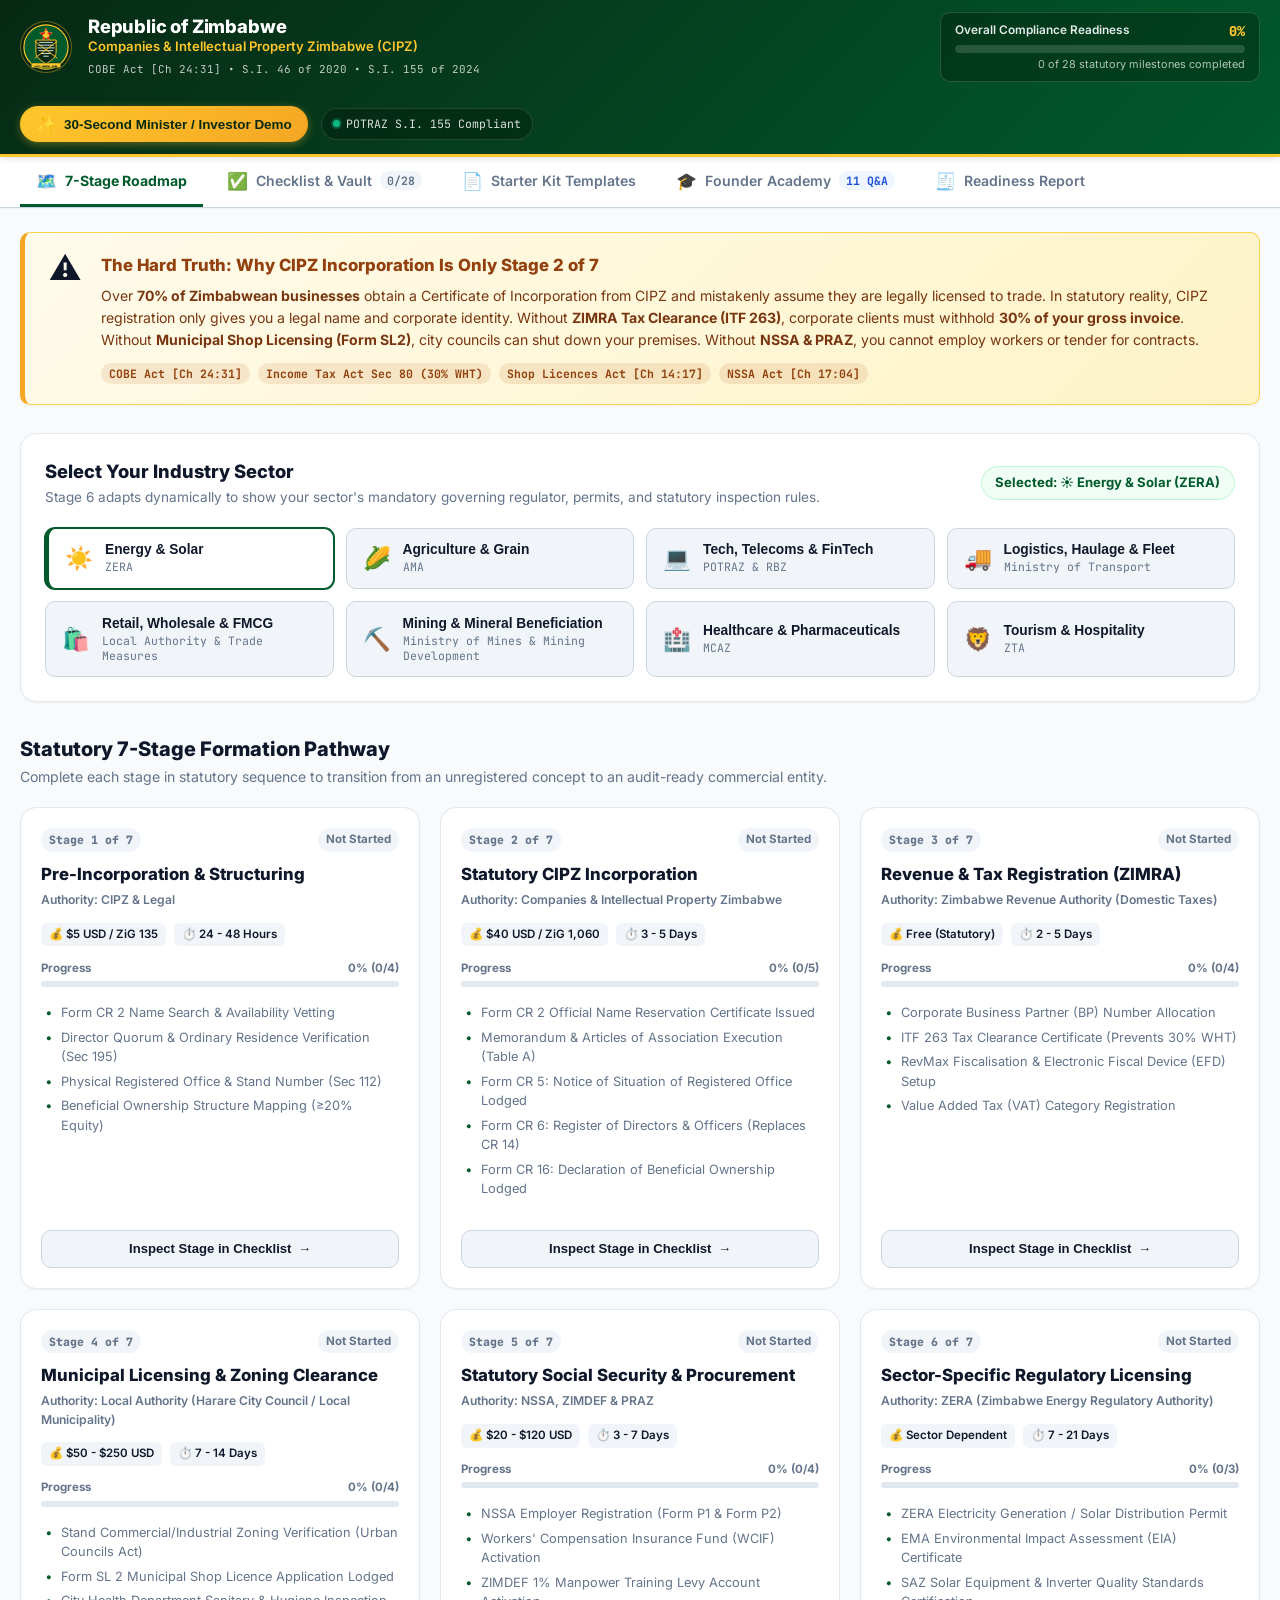
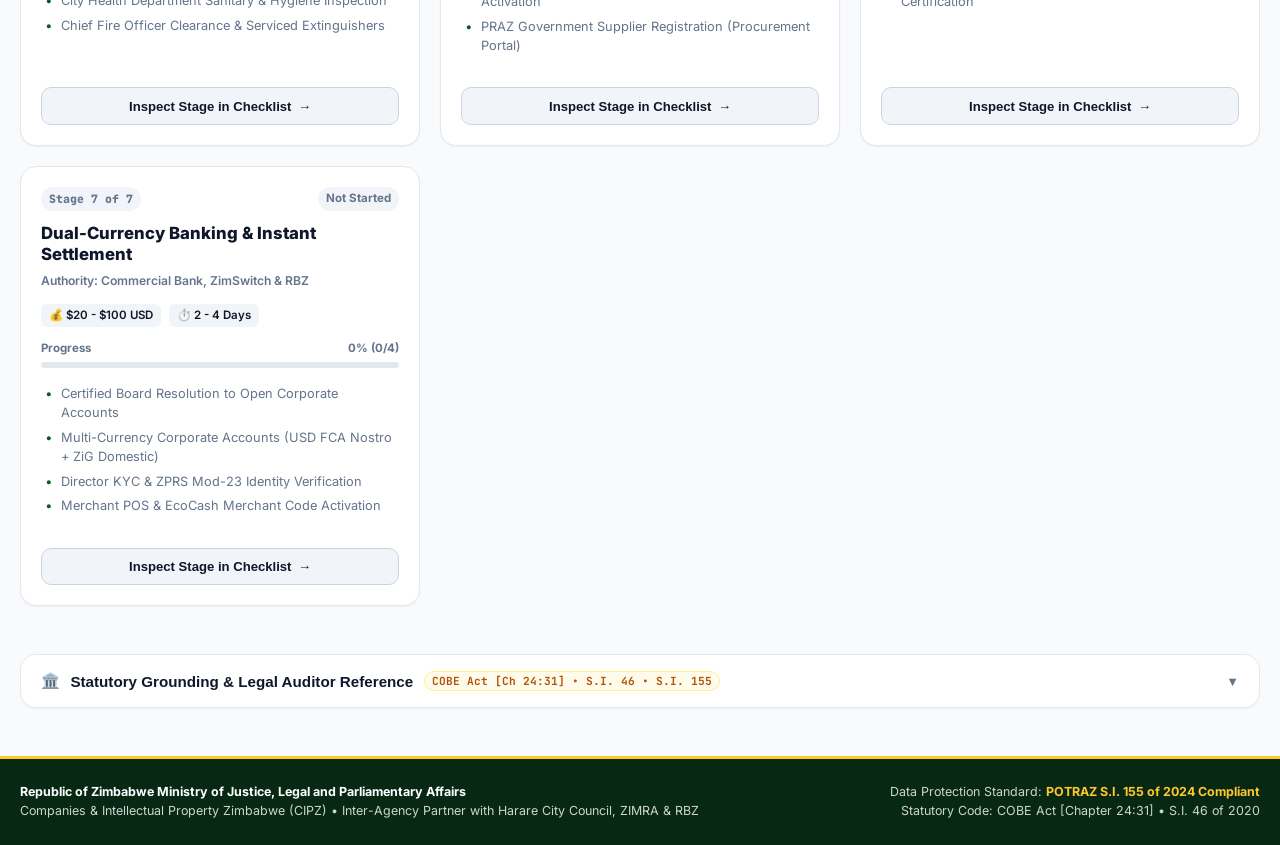
==== commit 734e434f: "feat: complete Entrepreneur Launchpad co-pilot and paperwork starter kit" ====
--- a/index.html
+++ b/index.html
@@ -3,8 +3,8 @@
 <head>
   <meta charset="UTF-8">
   <meta name="viewport" content="width=device-width, initial-scale=1.0">
-  <title>Zimbabwe GovTech | Unified Business Formation Portal</title>
-  <meta name="description" content="Official Republic of Zimbabwe Unified Business Formation & Licensing Portal. Incorporate your company, verify municipal commercial zoning, register for ZIMRA BP number, and activate merchant payments in 30 seconds.">
+  <title>Zimbabwe Entrepreneur Launchpad | Official CIPZ Formation & Compliance Co-Pilot</title>
+  <meta name="description" content="Official Republic of Zimbabwe Entrepreneur Launchpad. 7-Stage Company Registration & Statutory Compliance Co-Pilot under COBE Act [Ch 24:31], S.I. 46 of 2020, ZIMRA, Municipal Licensing, and S.I. 155 of 2024.">
   <link rel="stylesheet" href="style.css">
   <link rel="preconnect" href="https://fonts.googleapis.com">
   <link rel="preconnect" href="https://fonts.gstatic.com" crossorigin>
@@ -12,28 +12,21 @@
 </head>
 <body>
 
-  <!-- Top Government Header Bar -->
+  <!-- Official Top Government Header -->
   <header class="gov-top-banner">
     <div class="banner-inner">
       <div class="brand-block">
         <div class="crest-vector-wrapper" title="Republic of Zimbabwe Official Emblem">
           <!-- Official Republic of Zimbabwe Coat of Arms Vector Badge -->
-          <svg class="crest-svg" viewBox="0 0 100 100" fill="none" xmlns="http://www.w3.org/2000/svg">
-            <!-- Background Sunburst & Crest Halo -->
+          <svg class="crest-svg" viewBox="0 0 100 100" fill="none" xmlns="http://www.w3.org/2000/svg" aria-label="Zimbabwe Coat of Arms">
             <circle cx="50" cy="50" r="48" fill="#005A2B" stroke="#FFC72C" stroke-width="2.5"/>
-            <!-- Kudu Horns & Star Crest Background -->
             <path d="M50 8 L54 18 L64 19 L56 26 L58 36 L50 30 L42 36 L44 26 L36 19 L46 18 Z" fill="#D90429" stroke="#FFC72C" stroke-width="0.8"/>
-            <!-- Golden Zimbabwe Bird (Chapungu) Silhouette -->
             <path d="M47 16 C48 13, 52 13, 53 16 C55 18, 54 22, 52 24 C51 25, 49 25, 48 24 Z" fill="#FFC72C"/>
             <path d="M44 22 C47 20, 53 20, 56 22 C58 25, 56 30, 50 31 C44 30, 42 25, 44 22 Z" fill="#FFC72C"/>
-            <!-- National Shield with Victoria Falls Waves -->
             <path d="M28 35 H72 V62 C72 76, 50 86, 50 86 C50 86, 28 76, 28 62 Z" fill="#072914" stroke="#FFC72C" stroke-width="2"/>
-            <!-- Shield Victoria Falls Waves (Alternating Blue/White Chevron Stripes) -->
             <path d="M36 40 H64 M34 46 H66 M32 52 H68 M35 58 H65 M40 64 H60 M45 70 H55" stroke="#FFFFFF" stroke-width="1.8" stroke-linecap="round"/>
-            <!-- Crossed Hoe & Automatic Rifle representation -->
             <line x1="26" y1="74" x2="74" y2="38" stroke="#FFC72C" stroke-width="2" stroke-linecap="round"/>
             <line x1="74" y1="74" x2="26" y2="38" stroke="#FFC72C" stroke-width="2" stroke-linecap="round"/>
-            <!-- Motto Banner -->
             <rect x="18" y="85" width="64" height="10" rx="3" fill="#FFC72C" stroke="#072914" stroke-width="0.8"/>
             <text x="50" y="92.5" font-size="4.2" font-family="'Inter', sans-serif" font-weight="900" fill="#072914" text-anchor="middle" letter-spacing="0.3">UNITY • FREEDOM • WORK</text>
           </svg>
@@ -41,8 +34,19 @@
         <div class="brand-text">
           <h1>Republic of Zimbabwe</h1>
           <div class="brand-subtitle">Companies & Intellectual Property Zimbabwe (CIPZ)</div>
-          <span class="statutory-tag">COBE Act [Ch 24:31] • S.I. 46 of 2020</span>
-        </div>
+          <span class="statutory-tag">COBE Act [Ch 24:31] • S.I. 46 of 2020 • S.I. 155 of 2024</span>
+        </div>
+      </div>
+
+      <div class="header-center-meter">
+        <div class="meter-label-row">
+          <span class="meter-title">Overall Compliance Readiness</span>
+          <span class="meter-percent" id="headerPercentText">0%</span>
+        </div>
+        <div class="meter-bar-track">
+          <div class="meter-bar-fill" id="headerProgressBar" style="width: 0%;"></div>
+        </div>
+        <div class="meter-sub-label" id="headerSubLabel">0 of 28 statutory milestones completed</div>
       </div>
 
       <div class="header-actions">
@@ -54,591 +58,394 @@
 
         <div class="security-badge-header">
           <span class="pulse-dot"></span>
-          <span>POTRAZ S.I. 155 Encrypted</span>
+          <span>POTRAZ S.I. 155 Compliant</span>
         </div>
       </div>
     </div>
   </header>
 
-  <!-- Official Inter-Agency Trust Strip -->
-  <section class="agency-trust-strip">
-    <div class="agency-trust-inner">
-      <span class="trust-label">Integrated National Gateways:</span>
-      <div class="agency-badges-list">
-        <!-- CIPZ Badge -->
-        <div class="agency-badge-item" title="Companies and Intellectual Property Zimbabwe">
-          <svg viewBox="0 0 24 24" fill="none" stroke="currentColor" stroke-width="2" stroke-linecap="round" stroke-linejoin="round">
-            <path d="M3 21h18M3 10h18M5 6l7-3 7 3M4 10v11M20 10v11M8 14v4M12 14v4M16 14v4"/>
-          </svg>
-          <span>CIPZ Registrar</span>
-        </div>
-        <!-- Harare City Council Badge -->
-        <div class="agency-badge-item" title="City of Harare Sunshine City Municipal Authority">
-          <svg viewBox="0 0 24 24" fill="none" stroke="#f5a623" stroke-width="2" stroke-linecap="round" stroke-linejoin="round">
-            <circle cx="12" cy="12" r="4"/>
-            <path d="M12 2v2M12 20v2M4.93 4.93l1.41 1.41M17.66 17.66l1.41 1.41M2 12h2M20 12h2M6.34 17.66l-1.41 1.41M19.07 4.93l-1.41 1.41"/>
-          </svg>
-          <span>Harare City Council</span>
-        </div>
-        <!-- ZIMRA Badge -->
-        <div class="agency-badge-item" title="Zimbabwe Revenue Authority">
-          <svg viewBox="0 0 24 24" fill="none" stroke="#005a2b" stroke-width="2" stroke-linecap="round" stroke-linejoin="round">
-            <rect x="2" y="7" width="20" height="14" rx="2" ry="2"/>
-            <path d="M16 21V5a2 2 0 0 0-2-2h-4a2 2 0 0 0-2 2v16"/>
-          </svg>
-          <span>ZIMRA (Revenue & BP)</span>
-        </div>
-        <!-- Zimswitch / RBZ Badge -->
-        <div class="agency-badge-item" title="Reserve Bank of Zimbabwe & Zimswitch Instant Settlement">
-          <svg viewBox="0 0 24 24" fill="none" stroke="#d90429" stroke-width="2" stroke-linecap="round" stroke-linejoin="round">
-            <rect x="1" y="4" width="22" height="16" rx="2" ry="2"/>
-            <line x1="1" y1="10" x2="23" y2="10"/>
-          </svg>
-          <span>ZimSwitch / RBZ (ZiG & USD)</span>
-        </div>
-      </div>
+  <!-- Navigation Tabs Bar -->
+  <nav class="portal-tabs-nav" aria-label="Portal Navigation Tabs">
+    <div class="tabs-container">
+      <button type="button" class="tab-btn active" data-tab="roadmap" id="tabBtnRoadmap">
+        <span class="tab-icon">🗺️</span>
+        <span class="tab-label">7-Stage Roadmap</span>
+      </button>
+      <button type="button" class="tab-btn" data-tab="checklist" id="tabBtnChecklist">
+        <span class="tab-icon">✅</span>
+        <span class="tab-label">Checklist & Vault</span>
+        <span class="tab-badge" id="tabChecklistBadge">0/28</span>
+      </button>
+      <button type="button" class="tab-btn" data-tab="templates" id="tabBtnTemplates">
+        <span class="tab-icon">📄</span>
+        <span class="tab-label">Starter Kit Templates</span>
+      </button>
+      <button type="button" class="tab-btn" data-tab="academy" id="tabBtnAcademy">
+        <span class="tab-icon">🎓</span>
+        <span class="tab-label">Founder Academy</span>
+        <span class="tab-badge info">11 Q&amp;A</span>
+      </button>
+      <button type="button" class="tab-btn" data-tab="report" id="tabBtnReport">
+        <span class="tab-icon">🧾</span>
+        <span class="tab-label">Readiness Report</span>
+      </button>
     </div>
-  </section>
+  </nav>
 
   <!-- Executive Demo Controller Bar (Displays during presentation mode) -->
   <aside class="demo-controller-bar" id="demoControllerBar" style="display: none;">
     <div class="demo-controller-inner">
       <div class="demo-title-area">
-        <span class="demo-live-pill">LIVE DEMO</span>
-        <span class="demo-status-text" id="demoStatusText">Step 1: Selecting Business Idea & Reserving Name</span>
+        <span class="demo-live-pill">LIVE EXECUTIVE DEMO</span>
+        <span class="demo-status-text" id="demoStatusText">Step 1: Inspecting 7-Stage Formation Roadmap</span>
       </div>
       <div class="demo-step-track">
         <span class="demo-dot" id="dot1"></span>
         <span class="demo-dot" id="dot2"></span>
         <span class="demo-dot" id="dot3"></span>
         <span class="demo-dot" id="dot4"></span>
+        <span class="demo-dot" id="dot5"></span>
       </div>
       <div class="demo-controls-group">
         <button type="button" class="btn-ctrl" id="btnPauseDemo">⏸️ Pause</button>
-        <button type="button" class="btn-ctrl" id="btnFastForward">⏭️ Jump to Launchpad</button>
+        <button type="button" class="btn-ctrl" id="btnFastForward">⏭️ Jump to Report</button>
         <button type="button" class="btn-ctrl btn-ctrl-stop" id="btnExitDemo">✕ Exit Demo</button>
       </div>
     </div>
   </aside>
 
-  <!-- Main Application Wrapper -->
-  <main class="main-wrapper">
-    <!-- Hero Block -->
-    <section class="hero-block">
-      <div class="hero-pill-badge">
-        <span>🇿🇼</span>
-        <span>Zero Legal Intimidation • Instant Approvals</span>
-      </div>
-      <h2>Launch Your Company in Zimbabwe in <span class="highlight-emerald">30 Seconds</span></h2>
-      <p class="hero-desc">
-        No law firm queues. No complex paperwork. Turn your idea into an official Private Limited Company registered with CIPZ, zoned with Harare City Council, registered for tax with ZIMRA, and merchant-bank ready.
-      </p>
-    </section>
-
-    <!-- 4-Step Interactive Stepper Navigation -->
-    <nav class="stepper-nav" aria-label="Formation Progress Stepper">
-      <button type="button" class="step-nav-btn active" id="navStep1" data-step="1">
-        <div class="step-num-circle">1</div>
-        <div class="step-nav-text">
-          <span class="step-nav-label">Step 1</span>
-          <span class="step-nav-title">Business Idea</span>
-        </div>
-      </button>
-
-      <button type="button" class="step-nav-btn" id="navStep2" data-step="2">
-        <div class="step-num-circle">2</div>
-        <div class="step-nav-text">
-          <span class="step-nav-label">Step 2</span>
-          <span class="step-nav-title">Office & Zoning</span>
-        </div>
-      </button>
-
-      <button type="button" class="step-nav-btn" id="navStep3" data-step="3">
-        <div class="step-num-circle">3</div>
-        <div class="step-nav-text">
-          <span class="step-nav-label">Step 3</span>
-          <span class="step-nav-title">Founders & IDs</span>
-        </div>
-      </button>
-
-      <button type="button" class="step-nav-btn" id="navStep4" data-step="4">
-        <div class="step-num-circle">4</div>
-        <div class="step-nav-text">
-          <span class="step-nav-label">Step 4</span>
-          <span class="step-nav-title">Launchpad</span>
-        </div>
-      </button>
-    </nav>
-
-    <!-- Main Wizard Card Container -->
-    <div class="wizard-card">
+  <!-- Main Content Container -->
+  <main class="main-content-area">
+
+    <!-- ================================================================= -->
+    <!-- SECTION 1: 🗺️ 7-STAGE ROADMAP -->
+    <!-- ================================================================= -->
+    <section class="tab-section active" id="sectionRoadmap">
       
-      <!-- STEP 1: What is your business idea? -->
-      <section class="step-pane active" id="paneStep1">
-        <div class="pane-header">
-          <span class="pane-step-badge">Step 1 of 4</span>
-          <h3>What is your business idea?</h3>
-          <p>Pick a company name and what your business does. We verify name availability with the CIPZ Register in real time.</p>
-        </div>
-
-        <div class="form-group">
-          <label class="form-label" for="companyNameInput">Proposed Company Name</label>
-          <div class="input-with-suffix">
+      <!-- Reality Check Warning Callout -->
+      <div class="reality-check-callout">
+        <div class="callout-icon">⚠️</div>
+        <div class="callout-content">
+          <h4>The Hard Truth: Why CIPZ Incorporation Is Only Stage 2 of 7</h4>
+          <p>
+            Over <strong>70% of Zimbabwean businesses</strong> obtain a Certificate of Incorporation from CIPZ and mistakenly assume they are legally licensed to trade. In statutory reality, CIPZ registration only gives you a legal name and corporate identity. Without <strong>ZIMRA Tax Clearance (ITF 263)</strong>, corporate clients must withhold <strong>30% of your gross invoice</strong>. Without <strong>Municipal Shop Licensing (Form SL2)</strong>, city councils can shut down your premises. Without <strong>NSSA &amp; PRAZ</strong>, you cannot employ workers or tender for contracts.
+          </p>
+          <div class="callout-meta-tags">
+            <span class="pill-tag">COBE Act [Ch 24:31]</span>
+            <span class="pill-tag">Income Tax Act Sec 80 (30% WHT)</span>
+            <span class="pill-tag">Shop Licences Act [Ch 14:17]</span>
+            <span class="pill-tag">NSSA Act [Ch 17:04]</span>
+          </div>
+        </div>
+      </div>
+
+      <!-- Sector Selector Bar -->
+      <div class="sector-selection-card">
+        <div class="sector-header-flex">
+          <div>
+            <h3>Select Your Industry Sector</h3>
+            <p>Stage 6 adapts dynamically to show your sector's mandatory governing regulator, permits, and statutory inspection rules.</p>
+          </div>
+          <div class="sector-badge-current" id="activeSectorLabel">
+            Selected: ☀️ Energy &amp; Solar (ZERA)
+          </div>
+        </div>
+
+        <div class="sector-pills-grid" id="sectorPillsGrid">
+          <!-- Dynamically populated via app.js -->
+        </div>
+      </div>
+
+      <!-- 7-Stage Dynamic Roadmap Grid -->
+      <div class="roadmap-stages-header">
+        <h3>Statutory 7-Stage Formation Pathway</h3>
+        <p>Complete each stage in statutory sequence to transition from an unregistered concept to an audit-ready commercial entity.</p>
+      </div>
+
+      <div class="roadmap-stages-grid" id="roadmapStagesGrid">
+        <!-- Dynamically rendered via app.js -->
+      </div>
+
+    </section>
+
+    <!-- ================================================================= -->
+    <!-- SECTION 2: ✅ CHECKLIST & DOCUMENT VAULT -->
+    <!-- ================================================================= -->
+    <section class="tab-section" id="sectionChecklist">
+      
+      <!-- Vault Controls Bar -->
+      <div class="checklist-controls-card">
+        <div class="checklist-controls-top">
+          <div class="search-box-wrapper">
+            <span class="search-icon">🔍</span>
             <input 
               type="text" 
-              id="companyNameInput" 
-              placeholder="e.g. Vanguard SunEnergy" 
-              value="Vanguard SunEnergy"
-              autocomplete="off"
+              id="checklistSearchInput" 
+              class="checklist-search-input" 
+              placeholder="Search requirements, statutes, forms (e.g. CR6, ZIMRA, ITF 263, NSSA)..."
             >
-            <span class="input-suffix-pill">(Pvt) Ltd</span>
-          </div>
-          <div class="quick-picks-row">
-            <span style="font-size: 0.78rem; color: var(--text-muted); font-weight: 600;">Quick Suggestions:</span>
-            <button type="button" class="quick-pick-btn" data-name="Vanguard SunEnergy">☀️ Vanguard SunEnergy</button>
-            <button type="button" class="quick-pick-btn" data-name="Zambezi Agro-Logistics">🌽 Zambezi Agro-Logistics</button>
-            <button type="button" class="quick-pick-btn" data-name="Kambuzuma Tech Works">💻 Kambuzuma Tech Works</button>
-            <button type="button" class="quick-pick-btn" data-name="Harare Haulage Fleet">🚚 Harare Haulage Fleet</button>
-          </div>
-        </div>
-
-        <div class="form-group">
-          <label class="form-label">Select Your Industry Sector</label>
-          <div class="pill-grid" id="industryPillGrid">
-            <button type="button" class="industry-pill selected" data-industry="solar" data-purpose="Clean solar energy systems, photovoltaic installations, and grid backup storage distribution.">
-              <span class="icon">☀️</span>
-              <span>Solar & Clean Power</span>
+            <button type="button" class="btn-clear-search" id="btnClearSearch" style="display:none;">✕</button>
+          </div>
+
+          <div class="vault-stats-display">
+            <div class="vstat-block">
+              <span class="vstat-num" id="vaultCompletedCount">0/28</span>
+              <span class="vstat-label">Milestones Cleared</span>
+            </div>
+            <div class="vstat-block">
+              <span class="vstat-num" id="vaultFilesCount">0</span>
+              <span class="vstat-label">Documents Vaulted</span>
+            </div>
+          </div>
+        </div>
+
+        <!-- Filter Tabs / Pills by Stage -->
+        <div class="stage-filter-pills" id="stageFilterPills">
+          <button type="button" class="sfilter-pill active" data-stage="all">All Stages (28)</button>
+          <button type="button" class="sfilter-pill" data-stage="1">Stage 1: Pre-Inc (4)</button>
+          <button type="button" class="sfilter-pill" data-stage="2">Stage 2: CIPZ (5)</button>
+          <button type="button" class="sfilter-pill" data-stage="3">Stage 3: ZIMRA (4)</button>
+          <button type="button" class="sfilter-pill" data-stage="4">Stage 4: Municipal (4)</button>
+          <button type="button" class="sfilter-pill" data-stage="5">Stage 5: NSSA/PRAZ (4)</button>
+          <button type="button" class="sfilter-pill" data-stage="6">Stage 6: Sector (3)</button>
+          <button type="button" class="sfilter-pill" data-stage="7">Stage 7: Banking (4)</button>
+        </div>
+      </div>
+
+      <!-- Checklist Items Container -->
+      <div class="checklist-items-container" id="checklistItemsContainer">
+        <!-- Rendered dynamically by app.js -->
+      </div>
+
+    </section>
+
+    <!-- ================================================================= -->
+    <!-- SECTION 3: 📄 STARTER KIT TEMPLATES -->
+    <!-- ================================================================= -->
+    <section class="tab-section" id="sectionTemplates">
+      
+      <div class="templates-hero-banner">
+        <div>
+          <h3>Zimbabwe Legal Starter Kit Templates</h3>
+          <p>
+            Lawyer-vetted, production-grade text templates formatted specifically for Zimbabwe's Companies and Other Business Entities Act [Chapter 24:31], S.I. 46 of 2020, and local municipal bylaws. Copy or download ready to insert your company details.
+          </p>
+        </div>
+        <div class="templates-count-badge">8 Statutory Templates Ready</div>
+      </div>
+
+      <div class="templates-grid" id="templatesGrid">
+        <!-- Dynamically rendered via app.js -->
+      </div>
+
+    </section>
+
+    <!-- ================================================================= -->
+    <!-- SECTION 4: 🎓 FOUNDER ACADEMY -->
+    <!-- ================================================================= -->
+    <section class="tab-section" id="sectionAcademy">
+      
+      <div class="academy-hero-banner">
+        <div>
+          <h3>Founder Academy: Zimbabwe Compliance in Plain English</h3>
+          <p>
+            Answers to the 11 most dangerous legal, tax, and licensing misconceptions that trip up Zimbabwean entrepreneurs, grounded strictly in statutory legislation.
+          </p>
+        </div>
+        <div class="academy-badge-tag">11 Essential Questions Answered</div>
+      </div>
+
+      <div class="academy-accordion-container" id="academyAccordionContainer">
+        <!-- Dynamically populated via app.js -->
+      </div>
+
+    </section>
+
+    <!-- ================================================================= -->
+    <!-- SECTION 5: 🧾 READINESS REPORT -->
+    <!-- ================================================================= -->
+    <section class="tab-section" id="sectionReport">
+      
+      <div class="report-container" id="printableReport">
+        
+        <!-- Report Header Bar -->
+        <div class="report-official-header">
+          <div class="report-header-left">
+            <div class="report-crest-mini">🇿🇼</div>
+            <div>
+              <h3>Official Statutory Readiness Report</h3>
+              <p>Republic of Zimbabwe Unified Business Formation Assessment</p>
+              <span class="report-date" id="reportGeneratedDate">Generated: 06 October 2026</span>
+            </div>
+          </div>
+          <div class="report-header-actions no-print">
+            <button type="button" class="btn-primary-action btn-print-report" id="btnPrintReport">
+              <span>🖨️</span>
+              <span>Print Official Report</span>
             </button>
-            <button type="button" class="industry-pill" data-industry="agri" data-purpose="Agricultural commodity logistics, grain haulage, cold chain storage and regional distribution.">
-              <span class="icon">🌽</span>
-              <span>Agri & Grain Supply</span>
+            <button type="button" class="btn-secondary" id="btnCopyReportSummary">
+              <span>📋</span>
+              <span>Copy Summary</span>
             </button>
-            <button type="button" class="industry-pill" data-industry="logistics" data-purpose="Freight forwarding, heavy vehicle road transport, and warehousing across SADC corridors.">
-              <span class="icon">🚚</span>
-              <span>Logistics & Haulage</span>
+            <button type="button" class="btn-secondary btn-danger-action" id="btnResetAllData">
+              <span>🔄</span>
+              <span>Reset Progress</span>
             </button>
-            <button type="button" class="industry-pill" data-industry="tech" data-purpose="Software engineering, digital payment infrastructure, and AI automation systems.">
-              <span class="icon">💻</span>
-              <span>Tech & FinTech</span>
-            </button>
-            <button type="button" class="industry-pill" data-industry="retail" data-purpose="Wholesale and retail merchandising, import distribution, and fast-moving consumer goods.">
-              <span class="icon">🛍️</span>
-              <span>Retail & Commerce</span>
-            </button>
-            <button type="button" class="industry-pill" data-industry="construction" data-purpose="Commercial civil works, electrical engineering, and sustainable urban infrastructure.">
-              <span class="icon">🏗️</span>
-              <span>Construction & Works</span>
-            </button>
-          </div>
-        </div>
-
-        <!-- Real-Time CIPZ Availability Feedback Badge -->
-        <div class="statutory-feedback-card" id="cr2FeedbackCard">
-          <div class="feedback-icon-bubble">✓</div>
-          <div class="feedback-text">
-            <h4 id="cr2FeedbackTitle">CIPZ Name Cleared: Vanguard SunEnergy (Pvt) Ltd</h4>
-            <p id="cr2FeedbackDesc">This name has no identical matches in the national database. Form CR 2 Name Reservation is pre-cleared under COBE Act [Chapter 24:31] Section 26.</p>
-          </div>
-        </div>
-
-        <div class="wizard-actions-bar" style="justify-content: flex-end;">
-          <button type="button" class="btn-primary-action" id="btnGoToStep2">
-            <span>Next: Where is your office?</span>
-            <span>→</span>
-          </button>
-        </div>
-      </section>
-
-      <!-- STEP 2: Where are you based? -->
-      <section class="step-pane" id="paneStep2">
-        <div class="pane-header">
-          <span class="pane-step-badge">Step 2 of 4</span>
-          <h3>Where are you based?</h3>
-          <p>Zimbabwe law requires a physical street address. We pre-verify municipal zoning and shop licensing instantly.</p>
-        </div>
-
-        <div class="form-group">
-          <label class="form-label">City or Municipality</label>
-          <div class="city-pills-row" id="cityPillsRow">
-            <button type="button" class="city-pill selected" data-city="Harare">📍 Harare</button>
-            <button type="button" class="city-pill" data-city="Bulawayo">📍 Bulawayo</button>
-            <button type="button" class="city-pill" data-city="Ruwa">📍 Ruwa</button>
-            <button type="button" class="city-pill" data-city="Mutare">📍 Mutare</button>
-            <button type="button" class="city-pill" data-city="Gweru">📍 Gweru</button>
-            <button type="button" class="city-pill" data-city="Chitungwiza">📍 Chitungwiza</button>
-            <button type="button" class="city-pill" data-city="Victoria Falls">📍 Victoria Falls</button>
-          </div>
-        </div>
-
-        <div class="form-group">
-          <label class="form-label" for="streetAddressInput">Physical Street Address (No P.O. Box only)</label>
-          <input 
-            type="text" 
-            id="streetAddressInput" 
-            class="input-standard" 
-            placeholder="e.g. Stand 412, Workington Industrial Area, Paisley Road"
-            value="Stand 412, Workington Industrial Area, Paisley Road, Harare"
-          >
-          <div class="quick-picks-row">
-            <span style="font-size: 0.78rem; color: var(--text-muted); font-weight: 600;">Sample Addresses:</span>
-            <button type="button" class="quick-pick-btn" data-addr="Stand 412, Workington Industrial Area, Paisley Road, Harare">🏭 Workington Industrial, Harare</button>
-            <button type="button" class="quick-pick-btn" data-addr="14 Samora Machel Avenue, Harare">🏢 Samora Machel Ave, Harare</button>
-            <button type="button" class="quick-pick-btn" data-addr="Stand 88, Belmont Industrial, Bulawayo">🏭 Belmont Industrial, Bulawayo</button>
-          </div>
-        </div>
-
-        <!-- Municipal Commercial Zoning Live Verification Card -->
-        <div class="statutory-feedback-card">
-          <div class="feedback-icon-bubble" style="background: #f5a623;">🏛️</div>
-          <div class="feedback-text">
-            <h4 id="zoningFeedbackTitle">Harare City Council Commercial Zoning Verified</h4>
-            <p id="zoningFeedbackDesc">
-              Stand 412 Workington Industrial is verified under Town Planning Scheme Zone IND-4 (General Commercial Industry). Form SL2 Shop Licence clearance pre-approved under the Urban Councils Act [Chapter 29:15].
-            </p>
-          </div>
-        </div>
-
-        <div class="wizard-actions-bar">
-          <button type="button" class="btn-secondary" id="btnBackToStep1">← Back</button>
-          <button type="button" class="btn-primary-action" id="btnGoToStep3">
-            <span>Next: Who are the founders?</span>
-            <span>→</span>
-          </button>
-        </div>
-      </section>
-
-      <!-- STEP 3: Who are the founders? -->
-      <section class="step-pane" id="paneStep3">
-        <div class="pane-header">
-          <span class="pane-step-badge">Step 3 of 4</span>
-          <h3>Who are the founders?</h3>
-          <p>Under Zimbabwe law (COBE Act Sec 195), a Private Limited Company requires at least 2 directors (≥1 residing in Zimbabwe) and 1 secretary. Plain National IDs are verified with ZPRS Mod-23 checksum.</p>
-        </div>
-
-        <div class="founders-list" id="foundersList">
-          <!-- Founder 1 -->
-          <div class="founder-card" id="founderCard1">
-            <div class="founder-card-header">
-              <div class="founder-title-badge">
-                <span>👤</span>
-                <span>Founder 1 (Director & 60% Owner)</span>
+          </div>
+        </div>
+
+        <!-- Scorecard Summary Cards Grid -->
+        <div class="report-scorecard-grid">
+          <div class="scorecard-main-card">
+            <div class="score-circle-wrapper">
+              <svg class="score-circle-svg" viewBox="0 0 100 100">
+                <circle cx="50" cy="50" r="42" class="score-circle-bg"/>
+                <circle cx="50" cy="50" r="42" class="score-circle-meter" id="reportScoreCircle" stroke-dasharray="264" stroke-dashoffset="264"/>
+              </svg>
+              <div class="score-circle-text">
+                <span class="score-val" id="reportScoreVal">0%</span>
+                <span class="score-sub">COMPLIANCE</span>
               </div>
-              <span class="founder-role-tag">Managing Director</span>
-            </div>
-            <div class="founder-inputs-grid">
-              <div class="founder-input-block">
-                <label>Full Legal Name</label>
-                <input type="text" id="f1Name" value="Tendai Chidzero" placeholder="e.g. Tendai Chidzero">
+            </div>
+            <div class="score-desc-block">
+              <div class="score-status-badge" id="reportStatusBadge">Pre-Trading / Initial Phase</div>
+              <h4 id="reportEntityTitle">Entity Formation Assessment</h4>
+              <p id="reportStatusSummary">
+                Your company is in the preliminary structuring phase. Critical statutory steps including CIPZ registration, ZIMRA tax clearance, and municipal licensing remain outstanding.
+              </p>
+            </div>
+          </div>
+
+          <div class="scorecard-stats-subgrid">
+            <div class="sstat-card">
+              <div class="sstat-icon">🗺️</div>
+              <div class="sstat-data">
+                <span class="sstat-number" id="repStatStages">0 / 7</span>
+                <span class="sstat-desc">Stages Fully Completed</span>
               </div>
-              <div class="founder-input-block">
-                <label>Zimbabwe National ID (Mod-23)</label>
-                <input type="text" id="f1Id" value="63-1000002-R-42" placeholder="e.g. 63-1000002-R-42">
-                <div class="mod23-status-pill valid" id="f1StatusPill">
-                  <span>✓</span>
-                  <span>Verified Citizen (ZPRS Mod-23)</span>
-                </div>
+            </div>
+            <div class="sstat-card">
+              <div class="sstat-icon">✅</div>
+              <div class="sstat-data">
+                <span class="sstat-number" id="repStatMilestones">0 / 28</span>
+                <span class="sstat-desc">Milestones Cleared</span>
               </div>
-              <div class="founder-input-block">
-                <label>Shareholding (%)</label>
-                <input type="number" id="f1Shares" value="60" min="1" max="100">
+            </div>
+            <div class="sstat-card">
+              <div class="sstat-icon">🔒</div>
+              <div class="sstat-data">
+                <span class="sstat-number" id="repStatVaulted">0 / 10</span>
+                <span class="sstat-desc">Documents in Vault</span>
               </div>
             </div>
-            <div class="founder-residency-row">
-              <input type="checkbox" id="f1Resident" checked>
-              <label for="f1Resident">Ordinarily Resident in Zimbabwe (COBE Act Section 195)</label>
-            </div>
-          </div>
-
-          <!-- Founder 2 -->
-          <div class="founder-card" id="founderCard2">
-            <div class="founder-card-header">
-              <div class="founder-title-badge">
-                <span>👤</span>
-                <span>Founder 2 (Director & 40% Owner)</span>
+            <div class="sstat-card">
+              <div class="sstat-icon">⚖️</div>
+              <div class="sstat-data">
+                <span class="sstat-number" id="repStatSector">Energy (ZERA)</span>
+                <span class="sstat-desc">Active Sector Regime</span>
               </div>
-              <span class="founder-role-tag">Executive Director</span>
-            </div>
-            <div class="founder-inputs-grid">
-              <div class="founder-input-block">
-                <label>Full Legal Name</label>
-                <input type="text" id="f2Name" value="Ruvimbo Rutendo Moyo" placeholder="e.g. Ruvimbo Moyo">
-              </div>
-              <div class="founder-input-block">
-                <label>Zimbabwe National ID (Mod-23)</label>
-                <input type="text" id="f2Id" value="63-1000003-S-42" placeholder="e.g. 63-1000003-S-42">
-                <div class="mod23-status-pill valid" id="f2StatusPill">
-                  <span>✓</span>
-                  <span>Verified Citizen (ZPRS Mod-23)</span>
-                </div>
-              </div>
-              <div class="founder-input-block">
-                <label>Shareholding (%)</label>
-                <input type="number" id="f2Shares" value="40" min="1" max="100">
-              </div>
-            </div>
-            <div class="founder-residency-row">
-              <input type="checkbox" id="f2Resident" checked>
-              <label for="f2Resident">Ordinarily Resident in Zimbabwe (COBE Act Section 195)</label>
-            </div>
-          </div>
-
-          <!-- Company Secretary -->
-          <div class="founder-card" id="secCard" style="background: #ffffff;">
-            <div class="founder-card-header">
-              <div class="founder-title-badge">
-                <span>📋</span>
-                <span>Company Secretary (Mandatory under COBE Act Sec 216)</span>
-              </div>
-              <span class="founder-role-tag">Corporate Officer</span>
-            </div>
-            <div class="founder-inputs-grid" style="grid-template-columns: 1fr 1fr;">
-              <div class="founder-input-block">
-                <label>Secretary Full Name</label>
-                <input type="text" id="secName" value="Farai Munetsi" placeholder="e.g. Farai Munetsi">
-              </div>
-              <div class="founder-input-block">
-                <label>Secretary National ID</label>
-                <input type="text" id="secId" value="63-1000004-T-42" placeholder="e.g. 63-1000004-T-42">
-                <div class="mod23-status-pill valid" id="secStatusPill">
-                  <span>✓</span>
-                  <span>Verified Citizen (ZPRS Mod-23)</span>
-                </div>
-              </div>
-            </div>
-          </div>
-        </div>
-
-        <div style="display: flex; gap: 0.75rem; flex-wrap: wrap;">
-          <button type="button" class="quick-pick-btn" id="btnFillSampleFounders">⚡ Reset Sample Zimbabwean Founders</button>
-        </div>
-
-        <div class="wizard-actions-bar">
-          <button type="button" class="btn-secondary" id="btnBackToStep2">← Back</button>
-          <button type="button" class="btn-primary-action btn-gold-action" id="btnSubmitLodgement">
-            <span>🚀 Complete Lodgement & Open Launchpad</span>
-            <span>→</span>
-          </button>
-        </div>
-      </section>
-
-      <!-- STEP 4: Your Business Launchpad -->
-      <section class="step-pane" id="paneStep4">
-        <!-- Launchpad Hero Banner -->
-        <div class="launchpad-hero-banner">
-          <div class="launchpad-hero-text">
-            <h3>🎉 Congratulations! Your Company is Fully Approved & Registered</h3>
-            <p id="approvedCompanyName">Entity: Vanguard SunEnergy (Pvt) Ltd</p>
-          </div>
-          <div class="launchpad-reg-pill" id="regPillNumber">
-            INC: ZW-CIPZ-2026-881942
-          </div>
-        </div>
-
-        <!-- 4 Official Unlocked Credentials Grid -->
-        <div class="credentials-grid">
-          
-          <!-- Pillar 1: CIPZ Legal Entity -->
-          <div class="credential-pillar-card">
-            <div>
-              <div class="pillar-header">
-                <div class="pillar-agency-title">
-                  <div class="pillar-emblem">🏛️</div>
-                  <div>
-                    <h4>CIPZ Legal Entity</h4>
-                    <span>Companies & Intellectual Property</span>
-                  </div>
-                </div>
-                <span class="status-approved-badge">✓ STAMPED & APPROVED</span>
-              </div>
-              <div class="pillar-body">
-                <ul class="pillar-detail-list">
-                  <li><span>Certificate:</span> <strong id="resCipzNum">ZW-CIPZ-2026-881942</strong></li>
-                  <li><span>Legal Form:</span> <strong>Private Limited Company</strong></li>
-                  <li><span>Statutory Act:</span> <strong>COBE Act [Chapter 24:31]</strong></li>
-                  <li><span>Status:</span> <strong style="color: #15803d;">Active & Good Standing</strong></li>
-                </ul>
-
-                <div class="pdf-downloads-container">
-                  <div class="pdf-downloads-title">Official Statutory PDFs (S.I. 46 of 2020)</div>
-                  <div class="pdf-buttons-subgrid">
-                    <a href="generated_forms/CR2_name_reservation_vanguard_agro-logist.pdf" id="pdfLinkCr2" class="btn-pdf-download" target="_blank" download>
-                      <span>📄</span> Form CR 2
-                    </a>
-                    <a href="generated_forms/CR5_registered_office_vanguard_agro-logist.pdf" id="pdfLinkCr5" class="btn-pdf-download" target="_blank" download>
-                      <span>📍</span> Form CR 5
-                    </a>
-                    <a href="generated_forms/CR6_directors_officers_vanguard_agro-logist.pdf" id="pdfLinkCr6" class="btn-pdf-download" target="_blank" download>
-                      <span>👥</span> Form CR 6
-                    </a>
-                    <a href="generated_forms/CR16_beneficial_ownership_vanguard_agro-logist.pdf" id="pdfLinkCr16" class="btn-pdf-download" target="_blank" download>
-                      <span>🛡️</span> Form CR 16
-                    </a>
-                  </div>
-                </div>
-              </div>
-            </div>
-          </div>
-
-          <!-- Pillar 2: Harare City Council -->
-          <div class="credential-pillar-card">
-            <div>
-              <div class="pillar-header">
-                <div class="pillar-agency-title">
-                  <div class="pillar-emblem" style="background: #fff8e6;">📍</div>
-                  <div>
-                    <h4>Harare City Council</h4>
-                    <span>Town Planning & Shop Licensing</span>
-                  </div>
-                </div>
-                <span class="status-approved-badge">✓ PRE-CLEARED</span>
-              </div>
-              <div class="pillar-body">
-                <ul class="pillar-detail-list">
-                  <li><span>Permit No:</span> <strong id="resCouncilNum">HCC-SL2-2026-0941</strong></li>
-                  <li><span>Shop Licence:</span> <strong>Form SL2 Issued</strong></li>
-                  <li><span>Zoning Clearance:</span> <strong>Zone IND-4 (Workington Industrial)</strong></li>
-                  <li><span>Municipal Act:</span> <strong>Urban Councils Act [Ch 29:15]</strong></li>
-                </ul>
-                <div style="background: #fff9e6; border: 1px solid #fedd7c; border-radius: 8px; padding: 10px; margin-top: 1rem; font-size: 0.82rem; color: #78350f;">
-                  <strong>✓ Municipal Fast-Track:</strong> Physical stand verified. Inspection waived under the 2026 Ease of Doing Business Municipal Framework.
-                </div>
-              </div>
-            </div>
-          </div>
-
-          <!-- Pillar 3: ZIMRA -->
-          <div class="credential-pillar-card">
-            <div>
-              <div class="pillar-header">
-                <div class="pillar-agency-title">
-                  <div class="pillar-emblem" style="background: #eaf6ee;">💼</div>
-                  <div>
-                    <h4>ZIMRA Revenue Authority</h4>
-                    <span>Corporate Tax & Business Partner</span>
-                  </div>
-                </div>
-                <span class="status-approved-badge">✓ REGISTERED</span>
-              </div>
-              <div class="pillar-body">
-                <ul class="pillar-detail-list">
-                  <li><span>Corporate BP Number:</span> <strong id="resZimraBp">BP-20098412-ZW</strong></li>
-                  <li><span>Tax Clearance ITF263:</span> <strong style="color: #15803d;">Active (Priority Tier 1)</strong></li>
-                  <li><span>VAT Registration:</span> <strong>Category C Ready</strong></li>
-                  <li><span>Statutory Division:</span> <strong>Domestic Taxes Division</strong></li>
-                </ul>
-                <div style="background: #f0fdf4; border: 1px solid #bbf7d0; border-radius: 8px; padding: 10px; margin-top: 1rem; font-size: 0.82rem; color: #166534;">
-                  <strong>✓ Immediate Invoicing:</strong> Tax clearance certificate ITF263 is digitally linked and ready for government and corporate tenders.
-                </div>
-              </div>
-            </div>
-          </div>
-
-          <!-- Pillar 4: Bank & EcoCash -->
-          <div class="credential-pillar-card">
-            <div>
-              <div class="pillar-header">
-                <div class="pillar-agency-title">
-                  <div class="pillar-emblem" style="background: #fee2e2;">💳</div>
-                  <div>
-                    <h4>Bank & EcoCash Merchant</h4>
-                    <span>Dual-Currency ZiG / USD Clearing</span>
-                  </div>
-                </div>
-                <span class="status-approved-badge">✓ SETTLEMENT READY</span>
-              </div>
-              <div class="pillar-body">
-                <ul class="pillar-detail-list">
-                  <li><span>Multi-Currency:</span> <strong>ZiG (Gold) & US Dollars (USD)</strong></li>
-                  <li><span>EcoCash Merchant Code:</span> <strong>883921</strong></li>
-                  <li><span>ZimSwitch ZIPIT ID:</span> <strong>ZSW-MERCH-409188</strong></li>
-                  <li><span>Regulatory Rail:</span> <strong>RBZ National Payment System</strong></li>
-                </ul>
-                <div style="background: #f8fafc; border: 1px solid #cbd5e1; border-radius: 8px; padding: 10px; margin-top: 1rem; font-size: 0.82rem; color: #334155;">
-                  <strong>✓ Point of Sale Live:</strong> Ready to accept instant ZiG & USD payments via swipe, EcoCash QR code, and ZIPIT instant transfers.
-                </div>
-              </div>
-            </div>
-          </div>
-
-        </div>
-
-        <!-- Statutory Settlement Receipt Bar -->
-        <div class="payment-settlement-bar">
-          <div class="payment-details-text">
-            <h4>Statutory Lodgement Fee Settled</h4>
-            <p id="receiptMeta">Official Receipt: ZW-REV-2026-881942 • Rail: EcoCash / ZimSwitch Instant</p>
-            <p style="font-size: 0.78rem; color: #64748b; margin-top: 2px;">
-              PII Vault: AES-256-GCM Encrypted & HMAC-SHA256 Blind Indexed per Cyber & Data Protection Act [Ch 12:07].
-            </p>
-          </div>
-          <div class="payment-amount-badge" id="receiptAmount">
-            ZiG 927.50 / $35 USD
-          </div>
-        </div>
-
-        <!-- Launchpad Action Buttons -->
-        <div class="wizard-actions-bar" style="margin-top: 1.5rem;">
-          <button type="button" class="btn-secondary" id="btnRestartWizard">🔄 Register Another Business</button>
-          <button type="button" class="btn-primary-action" id="btnRerunDemo">✨ Replay 30-Second Executive Demo</button>
-        </div>
-      </section>
-
-    </div>
-
-    <!-- Expandable Statutory Backing & S.I. 46 Compliance Details Drawer -->
+            </div>
+          </div>
+        </div>
+
+        <!-- Stage-by-Stage Breakdown Table -->
+        <div class="report-section-card">
+          <h4>Stage-by-Stage Compliance Breakdown</h4>
+          <div class="stage-breakdown-list" id="reportStageBreakdownList">
+            <!-- Dynamically populated via app.js -->
+          </div>
+        </div>
+
+        <!-- Critical Outstanding Blockers Callout -->
+        <div class="report-section-card" id="reportBlockersCard">
+          <h4>⚠️ Outstanding Compliance Blockers</h4>
+          <p class="section-subtext">Address these items prior to opening doors or submitting invoices to avoid severe statutory penalties.</p>
+          <div class="blockers-list" id="reportBlockersList">
+            <!-- Dynamically populated via app.js -->
+          </div>
+        </div>
+
+        <!-- Pre-Generated Official CIPZ Forms Link Box -->
+        <div class="report-section-card official-forms-box">
+          <h4>Official Statutory Demonstration Forms (S.I. 46 of 2020)</h4>
+          <p class="section-subtext">
+            Standard statutory returns assembled under the Companies and Other Business Entities Act [Chapter 24:31]:
+          </p>
+          <div class="pdf-links-row">
+            <a href="generated_forms/CR2_name_reservation_vanguard_agro-logist.pdf" target="_blank" download class="rep-pdf-link">
+              <span>📄</span> Form CR 2: Name Reservation
+            </a>
+            <a href="generated_forms/CR5_registered_office_vanguard_agro-logist.pdf" target="_blank" download class="rep-pdf-link">
+              <span>📍</span> Form CR 5: Registered Office
+            </a>
+            <a href="generated_forms/CR6_directors_officers_vanguard_agro-logist.pdf" target="_blank" download class="rep-pdf-link">
+              <span>👥</span> Form CR 6: Directors &amp; Officers
+            </a>
+            <a href="generated_forms/CR16_beneficial_ownership_vanguard_agro-logist.pdf" target="_blank" download class="rep-pdf-link">
+              <span>🛡️</span> Form CR 16: Beneficial Ownership
+            </a>
+          </div>
+        </div>
+
+      </div>
+
+    </section>
+
+    <!-- ================================================================= -->
+    <!-- EXPANDABLE STATUTORY DRAWER (LEGAL AUDITOR MODE) -->
+    <!-- ================================================================= -->
     <section class="statutory-drawer-container">
       <button type="button" class="drawer-header-btn" id="drawerToggleBtn" aria-expanded="false">
         <div class="drawer-title-group">
           <span>🏛️</span>
-          <span>Statutory Backing & S.I. 46 Compliance Details</span>
-          <span class="drawer-badge">Legal Auditor Mode</span>
+          <span>Statutory Grounding &amp; Legal Auditor Reference</span>
+          <span class="drawer-badge">COBE Act [Ch 24:31] • S.I. 46 • S.I. 155</span>
         </div>
         <span class="drawer-toggle-icon" id="drawerToggleIcon">▼</span>
       </button>
 
-      <div class="drawer-content" id="drawerContent">
+      <div class="drawer-content" id="drawerContent" style="display: none;">
         <div class="statutory-grid">
           
           <article class="statutory-article">
-            <h5>COBE Act [Chapter 24:31] & S.I. 46 of 2020</h5>
-            <p>Every entity formed through this platform strictly meets Zimbabwe's core corporate statutes:</p>
+            <h5>COBE Act [Chapter 24:31] &amp; S.I. 46 of 2020</h5>
+            <p>Every milestone in this launchpad strictly satisfies Zimbabwe's statutory corporate framework:</p>
             <ul>
-              <li><strong>Section 26:</strong> Form CR 2 name reservation and vetting against CIPZ registries.</li>
-              <li><strong>Section 112:</strong> Form CR 5 mandatory physical registered office within Zimbabwe.</li>
-              <li><strong>Section 195:</strong> Form CR 6 requirement of at least 2 directors, with at least 1 ordinarily resident in Zimbabwe.</li>
-              <li><strong>Section 216:</strong> Mandatory appointment of a registered corporate secretary.</li>
-              <li><strong>Section 276:</strong> Form CR 16 Beneficial Ownership declaration (threshold &gt;20%).</li>
+              <li><strong>Section 26:</strong> Form CR 2 name search and reservation vetting with CIPZ.</li>
+              <li><strong>Section 112:</strong> Form CR 5 mandatory physical registered office in Zimbabwe.</li>
+              <li><strong>Section 195:</strong> Form CR 6 requirement of &ge;2 directors, with &ge;1 ordinarily resident in Zimbabwe.</li>
+              <li><strong>Section 216:</strong> Mandatory appointment of a registered company secretary.</li>
+              <li><strong>Section 276:</strong> Form CR 16 Beneficial Ownership declaration (&ge;20% equity or voting control).</li>
             </ul>
           </article>
 
           <article class="statutory-article">
-            <h5>Civil Registry (ZPRS) Modulo-23 Algorithm</h5>
-            <p>Citizen National IDs are validated using Zimbabwe's statutory Modulo-23 check character:</p>
+            <h5>Income Tax Act [Chapter 23:06] &amp; ZIMRA</h5>
+            <p>Statutory protection against the 30% withholding penalty:</p>
             <ul>
-              <li>Format: <span class="code-pill">XX-XXXXXXX-L-XX</span> (District, sequence, checksum letter, origin).</li>
-              <li>Alphabet: <span class="code-pill">Z, A, B, C, D, E, F, G, H, J, K, L, M, N, P, Q, R, S, T, V, W, X, Y</span> (excludes I, O, U).</li>
-              <li>Calculation: <span class="code-pill">(DistrictDigits + SequenceDigits) % 23</span> gives index of check letter.</li>
-              <li>Guarantees zero invalid or fraudulent citizen IDs enter the statutory register.</li>
+              <li><strong>Section 80:</strong> Payers must deduct 30% from invoices of unregistered suppliers lacking valid ITF 263.</li>
+              <li><strong>Corporate BP Number:</strong> Mandatory linkage of Directors' Mod-23 IDs to Domestic Taxes division.</li>
+              <li><strong>RevMax Fiscalisation:</strong> Real-time electronic fiscal device (EFD) registration for VAT compliance.</li>
             </ul>
           </article>
 
           <article class="statutory-article">
-            <h5>Cyber & Data Protection Act [Chapter 12:07]</h5>
+            <h5>Cyber &amp; Data Protection Act [Chapter 12:07]</h5>
             <p>Complies with POTRAZ Statutory Instrument 155 of 2024 (Data Protection Regulations):</p>
             <ul>
-              <li><strong>Zero Plaintext PII Storage:</strong> National ID numbers and home addresses are encrypted using authenticated <span class="code-pill">AES-256-GCM</span>.</li>
-              <li><strong>Blind Indexing:</strong> Searchable records utilize HMAC-SHA256 keyed hashing, preventing enumeration attacks.</li>
-              <li><strong>Auditable Access:</strong> Decryption requires cryptographic key rotation and generates an immutable security audit event.</li>
+              <li><strong>Zero Plaintext Storage:</strong> Citizen ID numbers and sensitive credentials use authenticated <span class="code-pill">AES-256-GCM</span> encryption.</li>
+              <li><strong>Blind Indexing:</strong> Search queries use HMAC-SHA256 blind indexing to prevent enumeration attacks.</li>
+              <li><strong>Statutory Retention:</strong> Vault documents are stored locally and encrypted per Data Controller standards.</li>
             </ul>
           </article>
 
           <article class="statutory-article">
-            <h5>Inter-Agency Gateway Interoperability</h5>
-            <p>Connects national government agencies via automated real-time APIs:</p>
+            <h5>Local Municipal &amp; Multi-Agency Clearance</h5>
+            <p>Inter-agency compliance rules for trading premises and labor:</p>
             <ul>
-              <li><strong>Harare City Council:</strong> Auto-validates stand survey numbers against Town Planning Master Plan zoning (Urban Councils Act [Ch 29:15]).</li>
-              <li><strong>ZIMRA Domestic Taxes:</strong> Issues Corporate Business Partner (BP) numbers on instant callback.</li>
-              <li><strong>ZimSwitch & RBZ:</strong> Instant multi-currency settlement rails in Zimbabwe Gold (ZiG) and USD.</li>
+              <li><strong>Shop Licences Act [Ch 14:17]:</strong> Form SL 2 application to Local Authority (e.g. Harare City Council).</li>
+              <li><strong>Urban Councils Act [Ch 29:15]:</strong> Commercial &amp; Industrial zoning clearance (Town Planning IND/COM).</li>
+              <li><strong>NSSA Act [Ch 17:04]:</strong> Mandatory social security registration within 30 days of hiring first staff.</li>
             </ul>
           </article>
 
@@ -651,17 +458,21 @@
   <!-- Portal Footer -->
   <footer class="portal-footer">
     <div class="footer-inner">
-      <div>
+      <div class="footer-left">
         <p><strong>Republic of Zimbabwe Ministry of Justice, Legal and Parliamentary Affairs</strong></p>
-        <p>Companies & Intellectual Property Zimbabwe (CIPZ) • In Partnership with Harare City Council, ZIMRA & Reserve Bank of Zimbabwe</p>
-      </div>
-      <div>
-        <p>Data Protection Authority: <strong>POTRAZ S.I. 155 of 2024 Compliant</strong></p>
-        <p>System Standard: COBE Act [Chapter 24:31] & S.I. 46 of 2020</p>
+        <p>Companies &amp; Intellectual Property Zimbabwe (CIPZ) • Inter-Agency Partner with Harare City Council, ZIMRA &amp; RBZ</p>
+      </div>
+      <div class="footer-right">
+        <p>Data Protection Standard: <strong>POTRAZ S.I. 155 of 2024 Compliant</strong></p>
+        <p>Statutory Code: COBE Act [Chapter 24:31] • S.I. 46 of 2020</p>
       </div>
     </div>
   </footer>
 
+  <!-- Toast Notification Container -->
+  <div class="toast-container" id="toastContainer" aria-live="polite"></div>
+
+  <!-- Main JavaScript App -->
   <script src="app.js"></script>
 </body>
 </html>
--- a/style.css
+++ b/style.css
@@ -1,59 +1,55 @@
-/* ==========================================================================
-   Zimbabwe GovTech Unified Platform - Consumer-Grade Redesign
-   Official Colors:
-   - Emerald Green: #005a2b, #0c3e1e, #034821
-   - National Gold / Ochre: #ffc72c, #f5a623, #e59400
-   - Clean White & Light Slate: #ffffff, #f8fafc, #f1f5f9
-   Statutory Grounding:
-   - COBE Act [Chapter 24:31] & S.I. 46 of 2020
-   - Cyber and Data Protection Act [Chapter 12:07] & S.I. 155 of 2024
-   ========================================================================== */
+/* =====================================================================
+   ZIMBABWE ENTREPRENEUR LAUNCHPAD - STYLESHEET
+   Statutory Compliance: COBE Act [Ch 24:31], S.I. 46 of 2020, S.I. 155 of 2024
+   Palette: Zimbabwe Emerald Green (#005a2b), National Gold (#ffc72c),
+            Slate Dark (#0f172a), Crimson (#d90429), Crisp White (#ffffff)
+===================================================================== */
 
 :root {
+  --zim-green: #005a2b;
   --zim-green-deep: #072914;
-  --zim-green-primary: #005a2b;
-  --zim-green-light: #0c3e1e;
-  --zim-green-soft: #eaf6ee;
-  --zim-green-border: #a3d9b4;
-  
-  --zim-gold-primary: #ffc72c;
+  --zim-green-light: #0c6834;
+  --zim-green-subtle: #f0fdf4;
+  --zim-green-border: #bbf7d0;
+
+  --zim-gold: #ffc72c;
   --zim-gold-ochre: #f5a623;
-  --zim-gold-deep: #d48806;
-  --zim-gold-soft: #fff9e6;
-  --zim-gold-border: #fedd7c;
+  --zim-gold-deep: #b45309;
+  --zim-gold-subtle: #fffbeb;
+  --zim-gold-border: #fef08a;
 
   --zim-red: #d90429;
-  --zim-black: #111827;
-
-  --bg-page: #f8fafc;
+  --zim-red-subtle: #fef2f2;
+  --zim-red-border: #fecaca;
+
+  --bg-main: #f8fafc;
   --bg-card: #ffffff;
-  --bg-subtle: #f1f5f9;
-  --bg-input: #ffffff;
-  
+  --bg-card-alt: #f1f5f9;
+
   --text-main: #0f172a;
   --text-muted: #64748b;
   --text-light: #94a3b8;
-  --text-on-green: #ffffff;
-  
+
   --border-light: #e2e8f0;
-  --border-focus: #005a2b;
-
-  --radius-sm: 8px;
-  --radius-md: 12px;
-  --radius-lg: 18px;
-  --radius-xl: 24px;
-  --radius-pill: 9999px;
-
-  --shadow-sm: 0 1px 3px rgba(0, 0, 0, 0.05);
-  --shadow-md: 0 4px 12px rgba(0, 0, 0, 0.08);
-  --shadow-lg: 0 10px 25px rgba(0, 0, 0, 0.08), 0 2px 8px rgba(0, 0, 0, 0.04);
-  --shadow-glow: 0 0 20px rgba(255, 199, 44, 0.35);
-
-  --font-sans: 'Inter', -apple-system, BlinkMacSystemFont, "Segoe UI", Roboto, sans-serif;
-  --font-mono: 'JetBrains Mono', monospace, "Courier New", Courier;
-}
-
-* {
+  --border-medium: #cbd5e1;
+
+  --radius-sm: 6px;
+  --radius-md: 10px;
+  --radius-lg: 16px;
+  --radius-xl: 20px;
+  --radius-full: 9999px;
+
+  --shadow-sm: 0 1px 2px 0 rgba(0, 0, 0, 0.05);
+  --shadow-md: 0 4px 6px -1px rgba(0, 0, 0, 0.08), 0 2px 4px -2px rgba(0, 0, 0, 0.05);
+  --shadow-lg: 0 10px 15px -3px rgba(0, 0, 0, 0.08), 0 4px 6px -4px rgba(0, 0, 0, 0.05);
+  --shadow-xl: 0 20px 25px -5px rgba(0, 0, 0, 0.1), 0 8px 10px -6px rgba(0, 0, 0, 0.05);
+
+  --font-sans: 'Inter', -apple-system, BlinkMacSystemFont, 'Segoe UI', Roboto, sans-serif;
+  --font-mono: 'JetBrains Mono', SFMono-Regular, Menlo, Monaco, Consolas, monospace;
+}
+
+/* Base Resets */
+*, *::before, *::after {
   box-sizing: border-box;
   margin: 0;
   padding: 0;
@@ -61,35 +57,35 @@
 
 body {
   font-family: var(--font-sans);
-  background-color: var(--bg-page);
+  background-color: var(--bg-main);
   color: var(--text-main);
   line-height: 1.5;
+  -webkit-font-smoothing: antialiased;
   min-height: 100vh;
   display: flex;
   flex-direction: column;
-  -webkit-font-smoothing: antialiased;
-}
-
-/* ==========================================================================
-   Top Government Header Bar
-   ========================================================================== */
+}
+
+/* =====================================================================
+   TOP GOVERNMENT BANNER & HEADER
+===================================================================== */
 .gov-top-banner {
-  background: linear-gradient(135deg, var(--zim-green-deep) 0%, var(--zim-green-primary) 65%, var(--zim-green-light) 100%);
-  color: var(--text-on-green);
-  border-bottom: 3.5px solid var(--zim-gold-primary);
-  box-shadow: 0 4px 20px rgba(0, 90, 43, 0.2);
+  background: linear-gradient(135deg, var(--zim-green-deep) 0%, var(--zim-green) 100%);
+  color: #ffffff;
+  border-bottom: 3px solid var(--zim-gold);
+  box-shadow: var(--shadow-md);
   position: sticky;
   top: 0;
   z-index: 100;
 }
 
 .banner-inner {
-  max-width: 1280px;
+  max-width: 1320px;
   margin: 0 auto;
-  padding: 0.85rem 1.5rem;
-  display: flex;
+  padding: 0.75rem 1.25rem;
+  display: flex;
+  align-items: center;
   justify-content: space-between;
-  align-items: center;
   gap: 1.5rem;
   flex-wrap: wrap;
 }
@@ -104,134 +100,256 @@
   width: 52px;
   height: 52px;
   flex-shrink: 0;
+  background: rgba(0, 0, 0, 0.2);
+  border-radius: var(--radius-full);
+  padding: 2px;
   display: flex;
   align-items: center;
   justify-content: center;
-  filter: drop-shadow(0 2px 4px rgba(0,0,0,0.3));
+  border: 1px solid rgba(255, 199, 44, 0.4);
 }
 
 .crest-svg {
   width: 100%;
   height: 100%;
+  display: block;
 }
 
 .brand-text h1 {
   font-size: 1.15rem;
   font-weight: 800;
-  letter-spacing: 0.06em;
+  letter-spacing: -0.01em;
   color: #ffffff;
-  display: flex;
-  align-items: center;
-  gap: 0.5rem;
-  text-transform: uppercase;
+  line-height: 1.2;
 }
 
 .brand-subtitle {
   font-size: 0.82rem;
-  color: #c9ebd4;
-  font-weight: 500;
+  color: var(--zim-gold);
+  font-weight: 600;
+  line-height: 1.2;
+  margin-top: 2px;
 }
 
 .statutory-tag {
+  display: inline-block;
+  font-size: 0.68rem;
+  font-family: var(--font-mono);
+  color: rgba(255, 255, 255, 0.75);
+  margin-top: 3px;
+}
+
+/* Header Center Readiness Meter */
+.header-center-meter {
+  flex: 1;
+  max-width: 320px;
+  min-width: 220px;
+  background: rgba(0, 0, 0, 0.25);
+  border: 1px solid rgba(255, 255, 255, 0.15);
+  border-radius: var(--radius-md);
+  padding: 0.5rem 0.85rem;
+}
+
+.meter-label-row {
+  display: flex;
+  justify-content: space-between;
+  align-items: center;
+  margin-bottom: 4px;
+}
+
+.meter-title {
+  font-size: 0.74rem;
+  font-weight: 600;
+  color: rgba(255, 255, 255, 0.9);
+}
+
+.meter-percent {
+  font-size: 0.85rem;
+  font-weight: 800;
+  font-family: var(--font-mono);
+  color: var(--zim-gold);
+}
+
+.meter-bar-track {
+  width: 100%;
+  height: 8px;
+  background: rgba(255, 255, 255, 0.15);
+  border-radius: var(--radius-full);
+  overflow: hidden;
+}
+
+.meter-bar-fill {
+  height: 100%;
+  background: linear-gradient(90deg, var(--zim-gold) 0%, #10b981 100%);
+  border-radius: var(--radius-full);
+  transition: width 0.4s ease;
+}
+
+.meter-sub-label {
+  font-size: 0.68rem;
+  color: rgba(255, 255, 255, 0.7);
+  margin-top: 3px;
+  text-align: right;
+}
+
+/* Header Actions */
+.header-actions {
+  display: flex;
+  align-items: center;
+  gap: 0.85rem;
+}
+
+.btn-exec-demo {
   display: inline-flex;
   align-items: center;
-  gap: 4px;
-  background: rgba(255, 199, 44, 0.18);
-  color: var(--zim-gold-primary);
-  border: 1px solid rgba(255, 199, 44, 0.4);
-  border-radius: var(--radius-sm);
-  padding: 2px 8px;
+  gap: 0.5rem;
+  background: linear-gradient(135deg, var(--zim-gold) 0%, var(--zim-gold-ochre) 100%);
+  color: var(--zim-green-deep);
+  border: none;
+  font-weight: 700;
+  font-size: 0.84rem;
+  padding: 0.55rem 1rem;
+  border-radius: var(--radius-full);
+  cursor: pointer;
+  box-shadow: 0 2px 8px rgba(255, 199, 44, 0.35);
+  transition: all 0.2s ease;
+}
+
+.btn-exec-demo:hover {
+  transform: translateY(-1px);
+  box-shadow: 0 4px 12px rgba(255, 199, 44, 0.5);
+  background: linear-gradient(135deg, #ffd452 0%, #ffb638 100%);
+}
+
+.sparkle-icon {
+  font-size: 1rem;
+}
+
+.security-badge-header {
+  display: inline-flex;
+  align-items: center;
+  gap: 0.4rem;
   font-size: 0.72rem;
   font-family: var(--font-mono);
-  font-weight: 600;
-  margin-top: 2px;
-}
-
-.header-actions {
-  display: flex;
-  align-items: center;
-  gap: 0.85rem;
-}
-
-/* Executive Demo Button */
-.btn-exec-demo {
-  background: linear-gradient(135deg, var(--zim-gold-primary) 0%, var(--zim-gold-ochre) 100%);
-  color: #1a1a1a;
-  border: 1.5px solid #ffffff;
-  font-size: 0.86rem;
-  font-weight: 700;
-  padding: 0.65rem 1.25rem;
-  border-radius: var(--radius-pill);
-  cursor: pointer;
-  box-shadow: 0 4px 14px rgba(245, 166, 35, 0.4);
-  display: inline-flex;
-  align-items: center;
-  gap: 0.5rem;
-  transition: all 0.25s ease;
-  position: relative;
-  overflow: hidden;
-}
-
-.btn-exec-demo:hover {
-  transform: translateY(-2px);
-  box-shadow: 0 6px 20px rgba(245, 166, 35, 0.6);
-  background: linear-gradient(135deg, #ffcf4b 0%, #faac32 100%);
-}
-
-.btn-exec-demo:active {
-  transform: translateY(0);
-}
-
-.sparkle-icon {
-  font-size: 1.05rem;
-  animation: pulse-spin 3s infinite linear;
-}
-
-@keyframes pulse-spin {
-  0% { transform: scale(1) rotate(0deg); }
-  50% { transform: scale(1.15) rotate(15deg); }
-  100% { transform: scale(1) rotate(0deg); }
-}
-
-.security-badge-header {
-  font-size: 0.75rem;
-  background: rgba(0, 0, 0, 0.35);
-  border: 1px solid rgba(255, 255, 255, 0.15);
-  color: #a7f3d0;
-  padding: 6px 12px;
-  border-radius: var(--radius-pill);
-  display: flex;
-  align-items: center;
-  gap: 6px;
-  font-family: var(--font-mono);
+  color: rgba(255, 255, 255, 0.85);
+  background: rgba(0, 0, 0, 0.25);
+  padding: 0.4rem 0.65rem;
+  border-radius: var(--radius-full);
+  border: 1px solid rgba(255, 255, 255, 0.12);
 }
 
 .pulse-dot {
   width: 7px;
   height: 7px;
+  background-color: #10b981;
   border-radius: 50%;
-  background-color: #10b981;
-  box-shadow: 0 0 8px #10b981;
-  animation: pulse-glow 2s infinite ease-in-out;
-}
-
-@keyframes pulse-glow {
-  0%, 100% { opacity: 1; transform: scale(1); }
-  50% { opacity: 0.4; transform: scale(0.8); }
-}
-
-/* ==========================================================================
-   Official Agency Trust Strip
-   ========================================================================== */
-.agency-trust-strip {
+  box-shadow: 0 0 0 2px rgba(16, 185, 129, 0.3);
+  animation: pulse 2s infinite;
+}
+
+@keyframes pulse {
+  0% { transform: scale(0.95); box-shadow: 0 0 0 0 rgba(16, 185, 129, 0.7); }
+  70% { transform: scale(1); box-shadow: 0 0 0 6px rgba(16, 185, 129, 0); }
+  100% { transform: scale(0.95); box-shadow: 0 0 0 0 rgba(16, 185, 129, 0); }
+}
+
+/* =====================================================================
+   PORTAL TABS NAVIGATION
+===================================================================== */
+.portal-tabs-nav {
   background: #ffffff;
-  border-bottom: 1px solid var(--border-light);
-  padding: 0.6rem 1.5rem;
+  border-bottom: 1px solid var(--border-medium);
   box-shadow: var(--shadow-sm);
-}
-
-.agency-trust-inner {
-  max-width: 1280px;
+  position: sticky;
+  top: 71px;
+  z-index: 90;
+}
+
+.tabs-container {
+  max-width: 1320px;
+  margin: 0 auto;
+  padding: 0 1.25rem;
+  display: flex;
+  gap: 0.5rem;
+  overflow-x: auto;
+  scrollbar-width: none;
+}
+
+.tabs-container::-webkit-scrollbar {
+  display: none;
+}
+
+.tab-btn {
+  display: inline-flex;
+  align-items: center;
+  gap: 0.5rem;
+  padding: 0.85rem 1rem;
+  background: transparent;
+  border: none;
+  border-bottom: 3px solid transparent;
+  color: var(--text-muted);
+  font-family: var(--font-sans);
+  font-size: 0.88rem;
+  font-weight: 600;
+  cursor: pointer;
+  white-space: nowrap;
+  transition: all 0.2s ease;
+}
+
+.tab-btn:hover {
+  color: var(--zim-green);
+  background-color: var(--bg-main);
+}
+
+.tab-btn.active {
+  color: var(--zim-green);
+  border-bottom-color: var(--zim-green);
+  font-weight: 700;
+}
+
+.tab-icon {
+  font-size: 1.05rem;
+}
+
+.tab-badge {
+  font-size: 0.72rem;
+  font-family: var(--font-mono);
+  background: var(--bg-card-alt);
+  color: var(--text-muted);
+  padding: 2px 7px;
+  border-radius: var(--radius-full);
+  font-weight: 700;
+}
+
+.tab-btn.active .tab-badge {
+  background: var(--zim-green-subtle);
+  color: var(--zim-green);
+}
+
+.tab-badge.info {
+  background: #eff6ff;
+  color: #1d4ed8;
+}
+
+/* =====================================================================
+   DEMO CONTROLLER BAR
+===================================================================== */
+.demo-controller-bar {
+  background: linear-gradient(90deg, #1e293b 0%, #0f172a 100%);
+  color: #ffffff;
+  border-bottom: 2px solid var(--zim-gold);
+  padding: 0.65rem 1.25rem;
+  box-shadow: var(--shadow-md);
+  animation: slideDown 0.3s ease;
+}
+
+@keyframes slideDown {
+  from { transform: translateY(-100%); opacity: 0; }
+  to { transform: translateY(0); opacity: 1; }
+}
+
+.demo-controller-inner {
+  max-width: 1320px;
   margin: 0 auto;
   display: flex;
   align-items: center;
@@ -240,67 +358,6 @@
   flex-wrap: wrap;
 }
 
-.trust-label {
-  font-size: 0.75rem;
-  font-weight: 700;
-  text-transform: uppercase;
-  letter-spacing: 0.05em;
-  color: var(--text-muted);
-}
-
-.agency-badges-list {
-  display: flex;
-  align-items: center;
-  gap: 1.25rem;
-  flex-wrap: wrap;
-}
-
-.agency-badge-item {
-  display: flex;
-  align-items: center;
-  gap: 0.45rem;
-  font-size: 0.78rem;
-  font-weight: 600;
-  color: var(--text-main);
-  background: var(--bg-subtle);
-  padding: 4px 10px;
-  border-radius: var(--radius-sm);
-  border: 1px solid var(--border-light);
-}
-
-.agency-badge-item svg,
-.agency-badge-item .badge-icon {
-  width: 18px;
-  height: 18px;
-  flex-shrink: 0;
-}
-
-/* ==========================================================================
-   Executive Demo Banner & Player Controls
-   ========================================================================== */
-.demo-controller-bar {
-  background: linear-gradient(90deg, #1e3a29 0%, #0d2818 100%);
-  color: #ffffff;
-  border-bottom: 2px solid var(--zim-gold-primary);
-  padding: 0.85rem 1.5rem;
-  animation: slideDown 0.3s ease;
-}
-
-@keyframes slideDown {
-  from { transform: translateY(-100%); opacity: 0; }
-  to { transform: translateY(0); opacity: 1; }
-}
-
-.demo-controller-inner {
-  max-width: 1280px;
-  margin: 0 auto;
-  display: flex;
-  align-items: center;
-  justify-content: space-between;
-  gap: 1.5rem;
-  flex-wrap: wrap;
-}
-
 .demo-title-area {
   display: flex;
   align-items: center;
@@ -308,20 +365,25 @@
 }
 
 .demo-live-pill {
+  font-size: 0.68rem;
+  font-weight: 800;
   background: var(--zim-red);
   color: #ffffff;
-  font-size: 0.7rem;
-  font-weight: 800;
-  letter-spacing: 0.08em;
-  padding: 3px 8px;
-  border-radius: var(--radius-pill);
-  animation: pulse-glow 1.5s infinite;
+  padding: 2px 8px;
+  border-radius: var(--radius-full);
+  letter-spacing: 0.05em;
+  animation: blinkLive 1.5s infinite;
+}
+
+@keyframes blinkLive {
+  0%, 100% { opacity: 1; }
+  50% { opacity: 0.6; }
 }
 
 .demo-status-text {
-  font-size: 0.9rem;
+  font-size: 0.84rem;
   font-weight: 600;
-  color: #f1f5f9;
+  color: #e2e8f0;
 }
 
 .demo-step-track {
@@ -339,9 +401,13 @@
 }
 
 .demo-dot.active {
-  background: var(--zim-gold-primary);
-  transform: scale(1.3);
-  box-shadow: 0 0 8px var(--zim-gold-primary);
+  background: var(--zim-gold);
+  box-shadow: 0 0 8px var(--zim-gold);
+  transform: scale(1.2);
+}
+
+.demo-dot.completed {
+  background: #10b981;
 }
 
 .demo-controls-group {
@@ -352,11 +418,11 @@
 
 .btn-ctrl {
   background: rgba(255, 255, 255, 0.12);
+  border: 1px solid rgba(255, 255, 255, 0.2);
   color: #ffffff;
-  border: 1px solid rgba(255, 255, 255, 0.25);
-  font-size: 0.78rem;
+  font-size: 0.76rem;
   font-weight: 600;
-  padding: 5px 12px;
+  padding: 0.35rem 0.75rem;
   border-radius: var(--radius-sm);
   cursor: pointer;
   transition: all 0.2s ease;
@@ -367,1048 +433,1764 @@
 }
 
 .btn-ctrl-stop {
-  background: rgba(217, 4, 41, 0.25);
+  background: rgba(217, 4, 41, 0.3);
   border-color: rgba(217, 4, 41, 0.5);
-  color: #ffb3ba;
+  color: #fca5a5;
 }
 
 .btn-ctrl-stop:hover {
-  background: rgba(217, 4, 41, 0.4);
-}
-
-/* ==========================================================================
-   Main Application Layout
-   ========================================================================== */
-.main-wrapper {
-  max-width: 1100px;
-  margin: 0 auto;
-  padding: 1.5rem 1.25rem 3rem;
+  background: var(--zim-red);
+  color: #ffffff;
+}
+
+/* =====================================================================
+   MAIN CONTENT & TAB SECTIONS
+===================================================================== */
+.main-content-area {
+  max-width: 1320px;
   width: 100%;
+  margin: 1.5rem auto 3rem;
+  padding: 0 1.25rem;
   flex: 1;
 }
 
-/* Hero Section */
-.hero-block {
-  text-align: center;
+.tab-section {
+  display: none;
+  animation: fadeIn 0.25s ease;
+}
+
+.tab-section.active {
+  display: block;
+}
+
+@keyframes fadeIn {
+  from { opacity: 0; transform: translateY(6px); }
+  to { opacity: 1; transform: translateY(0); }
+}
+
+/* =====================================================================
+   SECTION 1: ROADMAP & REALITY CHECK
+===================================================================== */
+.reality-check-callout {
+  background: linear-gradient(135deg, #fffbeb 0%, #fef3c7 100%);
+  border: 1px solid #fcd34d;
+  border-left: 5px solid var(--zim-gold-ochre);
+  border-radius: var(--radius-md);
+  padding: 1.25rem 1.5rem;
+  margin-bottom: 1.75rem;
+  display: flex;
+  gap: 1.25rem;
+  box-shadow: var(--shadow-sm);
+}
+
+.callout-icon {
+  font-size: 2rem;
+  line-height: 1;
+  flex-shrink: 0;
+}
+
+.callout-content h4 {
+  font-size: 1.05rem;
+  font-weight: 800;
+  color: #92400e;
+  margin-bottom: 0.4rem;
+}
+
+.callout-content p {
+  font-size: 0.88rem;
+  color: #78350f;
+  line-height: 1.55;
+  margin-bottom: 0.75rem;
+}
+
+.callout-meta-tags {
+  display: flex;
+  flex-wrap: wrap;
+  gap: 0.5rem;
+}
+
+.pill-tag {
+  font-size: 0.72rem;
+  font-family: var(--font-mono);
+  font-weight: 700;
+  background: rgba(180, 83, 9, 0.12);
+  color: #92400e;
+  padding: 2px 8px;
+  border-radius: var(--radius-full);
+}
+
+/* Sector Selection Card */
+.sector-selection-card {
+  background: var(--bg-card);
+  border: 1px solid var(--border-light);
+  border-radius: var(--radius-lg);
+  padding: 1.5rem;
   margin-bottom: 2rem;
-  padding: 1rem 0 0.5rem;
-}
-
-.hero-pill-badge {
-  display: inline-flex;
-  align-items: center;
-  gap: 6px;
-  background: var(--zim-green-soft);
-  color: var(--zim-green-primary);
+  box-shadow: var(--shadow-sm);
+}
+
+.sector-header-flex {
+  display: flex;
+  justify-content: space-between;
+  align-items: center;
+  gap: 1rem;
+  flex-wrap: wrap;
+  margin-bottom: 1.25rem;
+}
+
+.sector-header-flex h3 {
+  font-size: 1.15rem;
+  font-weight: 800;
+  color: var(--text-main);
+}
+
+.sector-header-flex p {
+  font-size: 0.85rem;
+  color: var(--text-muted);
+  margin-top: 2px;
+}
+
+.sector-badge-current {
+  font-size: 0.82rem;
+  font-weight: 700;
+  background: var(--zim-green-subtle);
+  color: var(--zim-green);
   border: 1px solid var(--zim-green-border);
-  padding: 5px 14px;
-  border-radius: var(--radius-pill);
-  font-size: 0.8rem;
-  font-weight: 700;
-  margin-bottom: 0.85rem;
-}
-
-.hero-block h2 {
-  font-size: 2.15rem;
-  font-weight: 800;
-  color: var(--text-main);
-  line-height: 1.2;
-  margin-bottom: 0.65rem;
-  letter-spacing: -0.02em;
-}
-
-.hero-block h2 .highlight-emerald {
-  color: var(--zim-green-primary);
-  position: relative;
-}
-
-.hero-desc {
-  font-size: 1.05rem;
-  color: var(--text-muted);
-  max-width: 720px;
-  margin: 0 auto;
-}
-
-/* ==========================================================================
-   4-Step Visual Stepper Bar
-   ========================================================================== */
-.stepper-nav {
+  padding: 0.4rem 0.85rem;
+  border-radius: var(--radius-full);
+}
+
+.sector-pills-grid {
   display: grid;
-  grid-template-columns: repeat(4, 1fr);
+  grid-template-columns: repeat(auto-fill, minmax(240px, 1fr));
   gap: 0.75rem;
-  margin-bottom: 2rem;
-}
-
-.step-nav-btn {
-  background: #ffffff;
-  border: 1.5px solid var(--border-light);
+}
+
+.sector-pill-btn {
+  display: flex;
+  align-items: center;
+  gap: 0.75rem;
+  padding: 0.85rem 1rem;
+  background: var(--bg-card-alt);
+  border: 1px solid var(--border-medium);
   border-radius: var(--radius-md);
-  padding: 0.9rem 0.85rem;
-  display: flex;
-  align-items: center;
-  gap: 0.75rem;
   cursor: pointer;
   text-align: left;
-  transition: all 0.25s ease;
+  transition: all 0.2s ease;
+}
+
+.sector-pill-btn:hover {
+  background: #ffffff;
+  border-color: var(--zim-green);
+  transform: translateY(-2px);
   box-shadow: var(--shadow-sm);
+}
+
+.sector-pill-btn.selected {
+  background: #ffffff;
+  border-color: var(--zim-green);
+  border-left: 4px solid var(--zim-green);
+  box-shadow: 0 0 0 1px var(--zim-green), var(--shadow-sm);
+}
+
+.sector-pill-icon {
+  font-size: 1.4rem;
+  flex-shrink: 0;
+}
+
+.sector-pill-text {
+  display: flex;
+  flex-direction: column;
+}
+
+.sector-pill-name {
+  font-size: 0.86rem;
+  font-weight: 700;
+  color: var(--text-main);
+}
+
+.sector-pill-regulator {
+  font-size: 0.72rem;
+  color: var(--text-muted);
+  font-family: var(--font-mono);
+  margin-top: 2px;
+}
+
+/* 7-Stage Roadmap Header & Grid */
+.roadmap-stages-header {
+  margin-bottom: 1.25rem;
+}
+
+.roadmap-stages-header h3 {
+  font-size: 1.25rem;
+  font-weight: 800;
+  color: var(--text-main);
+}
+
+.roadmap-stages-header p {
+  font-size: 0.88rem;
+  color: var(--text-muted);
+  margin-top: 2px;
+}
+
+.roadmap-stages-grid {
+  display: grid;
+  grid-template-columns: repeat(auto-fill, minmax(360px, 1fr));
+  gap: 1.25rem;
+}
+
+.stage-card {
+  background: var(--bg-card);
+  border: 1px solid var(--border-light);
+  border-radius: var(--radius-lg);
+  padding: 1.25rem;
+  box-shadow: var(--shadow-sm);
+  display: flex;
+  flex-direction: column;
+  justify-content: space-between;
+  transition: all 0.2s ease;
   position: relative;
-}
-
-.step-nav-btn:hover {
-  border-color: #cbd5e1;
-  transform: translateY(-1px);
-}
-
-.step-nav-btn.active {
-  border-color: var(--zim-green-primary);
+  overflow: hidden;
+}
+
+.stage-card:hover {
+  box-shadow: var(--shadow-md);
+  border-color: var(--border-medium);
+  transform: translateY(-2px);
+}
+
+.stage-card.stage-complete {
+  border-color: var(--zim-green-border);
+  background: linear-gradient(180deg, #ffffff 0%, var(--zim-green-subtle) 100%);
+}
+
+.stage-card-top {
+  margin-bottom: 1rem;
+}
+
+.stage-badge-row {
+  display: flex;
+  justify-content: space-between;
+  align-items: center;
+  margin-bottom: 0.75rem;
+}
+
+.stage-num-pill {
+  font-size: 0.72rem;
+  font-weight: 800;
+  font-family: var(--font-mono);
+  background: var(--bg-card-alt);
+  color: var(--text-muted);
+  padding: 3px 8px;
+  border-radius: var(--radius-full);
+}
+
+.stage-status-badge {
+  font-size: 0.72rem;
+  font-weight: 700;
+  padding: 3px 8px;
+  border-radius: var(--radius-full);
+}
+
+.stage-status-badge.not-started {
+  background: #f1f5f9;
+  color: #64748b;
+}
+
+.stage-status-badge.in-progress {
+  background: var(--zim-gold-subtle);
+  color: var(--zim-gold-deep);
+  border: 1px solid var(--zim-gold-border);
+}
+
+.stage-status-badge.completed {
+  background: var(--zim-green-subtle);
+  color: var(--zim-green);
+  border: 1px solid var(--zim-green-border);
+}
+
+.stage-title {
+  font-size: 1.05rem;
+  font-weight: 800;
+  color: var(--text-main);
+  line-height: 1.3;
+  margin-bottom: 0.35rem;
+}
+
+.stage-authority {
+  font-size: 0.76rem;
+  color: var(--text-muted);
+  font-weight: 600;
+  margin-bottom: 0.85rem;
+}
+
+.stage-meta-row {
+  display: flex;
+  gap: 0.5rem;
+  flex-wrap: wrap;
+  margin-bottom: 0.85rem;
+}
+
+.stage-meta-chip {
+  font-size: 0.72rem;
+  background: var(--bg-card-alt);
+  color: var(--text-main);
+  padding: 3px 8px;
+  border-radius: var(--radius-sm);
+  font-weight: 600;
+}
+
+/* Stage Progress Bar */
+.stage-progress-bar-wrap {
+  margin-bottom: 1rem;
+}
+
+.stage-progress-label {
+  display: flex;
+  justify-content: space-between;
+  font-size: 0.72rem;
+  font-weight: 700;
+  color: var(--text-muted);
+  margin-bottom: 4px;
+}
+
+.stage-progress-track {
+  width: 100%;
+  height: 6px;
+  background: var(--border-light);
+  border-radius: var(--radius-full);
+  overflow: hidden;
+}
+
+.stage-progress-fill {
+  height: 100%;
+  background: var(--zim-green);
+  border-radius: var(--radius-full);
+  transition: width 0.3s ease;
+}
+
+.stage-items-preview {
+  list-style: none;
+  font-size: 0.8rem;
+  color: var(--text-main);
+  margin-bottom: 1rem;
+}
+
+.stage-items-preview li {
+  position: relative;
+  padding-left: 1.25rem;
+  margin-bottom: 0.35rem;
+  color: var(--text-muted);
+}
+
+.stage-items-preview li::before {
+  content: '•';
+  position: absolute;
+  left: 0.3rem;
+  color: var(--zim-green);
+  font-weight: 800;
+}
+
+.stage-items-preview li.item-done {
+  color: var(--text-main);
+  text-decoration: none;
+}
+
+.stage-items-preview li.item-done::before {
+  content: '✓';
+  color: var(--zim-green);
+  font-size: 0.75rem;
+}
+
+.btn-stage-action {
+  width: 100%;
+  display: flex;
+  align-items: center;
+  justify-content: center;
+  gap: 0.4rem;
+  background: var(--bg-card-alt);
+  border: 1px solid var(--border-medium);
+  color: var(--text-main);
+  font-size: 0.82rem;
+  font-weight: 700;
+  padding: 0.65rem 1rem;
+  border-radius: var(--radius-md);
+  cursor: pointer;
+  transition: all 0.2s ease;
+}
+
+.btn-stage-action:hover {
+  background: var(--zim-green);
+  color: #ffffff;
+  border-color: var(--zim-green);
+}
+
+/* =====================================================================
+   SECTION 2: CHECKLIST & DOCUMENT VAULT
+===================================================================== */
+.checklist-controls-card {
+  background: var(--bg-card);
+  border: 1px solid var(--border-light);
+  border-radius: var(--radius-lg);
+  padding: 1.25rem;
+  margin-bottom: 1.5rem;
+  box-shadow: var(--shadow-sm);
+}
+
+.checklist-controls-top {
+  display: flex;
+  align-items: center;
+  justify-content: space-between;
+  gap: 1.25rem;
+  flex-wrap: wrap;
+  margin-bottom: 1rem;
+}
+
+.search-box-wrapper {
+  position: relative;
+  flex: 1;
+  min-width: 280px;
+}
+
+.search-icon {
+  position: absolute;
+  left: 12px;
+  top: 50%;
+  transform: translateY(-50%);
+  font-size: 0.95rem;
+  color: var(--text-muted);
+  pointer-events: none;
+}
+
+.checklist-search-input {
+  width: 100%;
+  padding: 0.7rem 2.2rem 0.7rem 2.4rem;
+  font-family: var(--font-sans);
+  font-size: 0.88rem;
+  border: 1px solid var(--border-medium);
+  border-radius: var(--radius-md);
+  background: var(--bg-card-alt);
+  color: var(--text-main);
+  outline: none;
+  transition: all 0.2s ease;
+}
+
+.checklist-search-input:focus {
   background: #ffffff;
-  box-shadow: 0 4px 14px rgba(0, 90, 43, 0.12);
-}
-
-.step-nav-btn.active::after {
-  content: '';
+  border-color: var(--zim-green);
+  box-shadow: 0 0 0 3px rgba(0, 90, 43, 0.1);
+}
+
+.btn-clear-search {
   position: absolute;
-  bottom: -2px;
-  left: 20px;
-  right: 20px;
-  height: 3px;
-  background: var(--zim-gold-primary);
-  border-radius: 2px;
-}
-
-.step-nav-btn.completed {
+  right: 10px;
+  top: 50%;
+  transform: translateY(-50%);
+  background: transparent;
+  border: none;
+  color: var(--text-muted);
+  cursor: pointer;
+  font-size: 0.85rem;
+  padding: 4px;
+}
+
+.vault-stats-display {
+  display: flex;
+  gap: 1.25rem;
+}
+
+.vstat-block {
+  text-align: right;
+}
+
+.vstat-num {
+  display: block;
+  font-size: 1.15rem;
+  font-weight: 800;
+  font-family: var(--font-mono);
+  color: var(--zim-green);
+  line-height: 1.1;
+}
+
+.vstat-label {
+  font-size: 0.72rem;
+  color: var(--text-muted);
+  font-weight: 600;
+}
+
+/* Stage Filter Pills */
+.stage-filter-pills {
+  display: flex;
+  gap: 0.4rem;
+  overflow-x: auto;
+  padding-bottom: 4px;
+  scrollbar-width: thin;
+}
+
+.sfilter-pill {
+  background: var(--bg-card-alt);
+  border: 1px solid var(--border-light);
+  color: var(--text-muted);
+  font-size: 0.76rem;
+  font-weight: 600;
+  padding: 0.45rem 0.85rem;
+  border-radius: var(--radius-full);
+  cursor: pointer;
+  white-space: nowrap;
+  transition: all 0.2s ease;
+}
+
+.sfilter-pill:hover {
+  background: #ffffff;
+  border-color: var(--border-medium);
+  color: var(--text-main);
+}
+
+.sfilter-pill.active {
+  background: var(--zim-green);
+  color: #ffffff;
+  border-color: var(--zim-green);
+  font-weight: 700;
+}
+
+/* Checklist Items Container & Cards */
+.checklist-items-container {
+  display: flex;
+  flex-direction: column;
+  gap: 1rem;
+}
+
+.checklist-item-card {
+  background: var(--bg-card);
+  border: 1px solid var(--border-light);
+  border-radius: var(--radius-lg);
+  padding: 1.25rem;
+  box-shadow: var(--shadow-sm);
+  transition: all 0.2s ease;
+}
+
+.checklist-item-card:hover {
+  border-color: var(--border-medium);
+  box-shadow: var(--shadow-md);
+}
+
+.checklist-item-card.is-checked {
   border-color: var(--zim-green-border);
-  background: var(--zim-green-soft);
-}
-
-.step-num-circle {
+  background: linear-gradient(180deg, #ffffff 0%, var(--zim-green-subtle) 100%);
+}
+
+.checklist-item-main-row {
+  display: flex;
+  align-items: flex-start;
+  gap: 1rem;
+}
+
+/* Custom Checkbox */
+.custom-checkbox-wrapper {
+  margin-top: 2px;
+  flex-shrink: 0;
+}
+
+.custom-checkbox-input {
+  position: absolute;
+  opacity: 0;
+  width: 0;
+  height: 0;
+}
+
+.custom-checkbox-box {
+  width: 22px;
+  height: 22px;
+  border: 2px solid var(--border-medium);
+  border-radius: var(--radius-sm);
+  background: #ffffff;
+  display: flex;
+  align-items: center;
+  justify-content: center;
+  cursor: pointer;
+  transition: all 0.2s ease;
+}
+
+.custom-checkbox-input:checked + .custom-checkbox-box {
+  background: var(--zim-green);
+  border-color: var(--zim-green);
+  color: #ffffff;
+}
+
+.custom-checkbox-box::after {
+  content: '✓';
+  font-size: 0.85rem;
+  font-weight: 800;
+  display: none;
+}
+
+.custom-checkbox-input:checked + .custom-checkbox-box::after {
+  display: block;
+}
+
+.checklist-item-content {
+  flex: 1;
+}
+
+.item-badges-row {
+  display: flex;
+  align-items: center;
+  gap: 0.45rem;
+  flex-wrap: wrap;
+  margin-bottom: 0.35rem;
+}
+
+.item-stage-tag {
+  font-size: 0.7rem;
+  font-family: var(--font-mono);
+  font-weight: 700;
+  background: var(--bg-card-alt);
+  color: var(--text-muted);
+  padding: 2px 7px;
+  border-radius: var(--radius-full);
+}
+
+.item-authority-tag {
+  font-size: 0.7rem;
+  font-weight: 700;
+  background: var(--zim-green-subtle);
+  color: var(--zim-green);
+  padding: 2px 7px;
+  border-radius: var(--radius-full);
+  border: 1px solid var(--zim-green-border);
+}
+
+.item-category-tag {
+  font-size: 0.7rem;
+  font-weight: 600;
+  background: #f1f5f9;
+  color: #475569;
+  padding: 2px 7px;
+  border-radius: var(--radius-full);
+}
+
+.item-title-text {
+  font-size: 1rem;
+  font-weight: 700;
+  color: var(--text-main);
+  line-height: 1.35;
+  margin-bottom: 0.25rem;
+}
+
+.checklist-item-card.is-checked .item-title-text {
+  color: var(--zim-green-deep);
+}
+
+.item-short-desc {
+  font-size: 0.84rem;
+  color: var(--text-muted);
+  line-height: 1.45;
+  margin-bottom: 0.75rem;
+}
+
+/* Item Action Footer */
+.item-actions-footer {
+  display: flex;
+  align-items: center;
+  justify-content: space-between;
+  gap: 0.75rem;
+  flex-wrap: wrap;
+  margin-top: 0.75rem;
+  padding-top: 0.75rem;
+  border-top: 1px solid var(--border-light);
+}
+
+.btn-toggle-details {
+  background: transparent;
+  border: none;
+  color: var(--zim-green);
+  font-size: 0.82rem;
+  font-weight: 700;
+  cursor: pointer;
+  display: inline-flex;
+  align-items: center;
+  gap: 0.35rem;
+}
+
+.btn-toggle-details:hover {
+  text-decoration: underline;
+}
+
+.vault-attachment-actions {
+  display: flex;
+  align-items: center;
+  gap: 0.5rem;
+}
+
+.btn-vault-attach {
+  display: inline-flex;
+  align-items: center;
+  gap: 0.4rem;
+  background: var(--bg-card-alt);
+  border: 1px dashed var(--border-medium);
+  font-size: 0.78rem;
+  font-weight: 600;
+  color: var(--text-main);
+  padding: 0.4rem 0.75rem;
+  border-radius: var(--radius-sm);
+  cursor: pointer;
+  transition: all 0.2s ease;
+}
+
+.btn-vault-attach:hover {
+  background: #ffffff;
+  border-color: var(--zim-green);
+  color: var(--zim-green);
+}
+
+.vaulted-file-badge {
+  display: inline-flex;
+  align-items: center;
+  gap: 0.45rem;
+  background: #f0fdf4;
+  border: 1px solid #86efac;
+  color: #166534;
+  font-size: 0.75rem;
+  padding: 0.35rem 0.65rem;
+  border-radius: var(--radius-sm);
+  font-family: var(--font-mono);
+}
+
+.btn-remove-vaulted {
+  background: transparent;
+  border: none;
+  color: #ef4444;
+  cursor: pointer;
+  font-size: 0.8rem;
+  margin-left: 2px;
+}
+
+/* Expandable Item Detail Box */
+.item-expandable-box {
+  margin-top: 1rem;
+  padding: 1rem;
+  background: var(--bg-main);
+  border: 1px solid var(--border-light);
+  border-radius: var(--radius-md);
+  font-size: 0.84rem;
+  animation: fadeIn 0.2s ease;
+}
+
+.expandable-grid {
+  display: grid;
+  grid-template-columns: repeat(auto-fit, minmax(260px, 1fr));
+  gap: 1rem;
+}
+
+.expand-detail-col h5 {
+  font-size: 0.78rem;
+  font-weight: 800;
+  text-transform: uppercase;
+  letter-spacing: 0.05em;
+  color: var(--text-muted);
+  margin-bottom: 0.35rem;
+  display: flex;
+  align-items: center;
+  gap: 0.35rem;
+}
+
+.expand-detail-col p {
+  color: var(--text-main);
+  line-height: 1.45;
+}
+
+.cost-timeline-pill {
+  display: inline-block;
+  font-size: 0.78rem;
+  font-family: var(--font-mono);
+  background: var(--zim-gold-subtle);
+  color: var(--zim-gold-deep);
+  border: 1px solid var(--zim-gold-border);
+  padding: 2px 7px;
+  border-radius: var(--radius-sm);
+  font-weight: 700;
+  margin-top: 3px;
+}
+
+/* =====================================================================
+   SECTION 3: STARTER KIT TEMPLATES
+===================================================================== */
+.templates-hero-banner {
+  background: linear-gradient(135deg, var(--zim-green-deep) 0%, var(--zim-green) 100%);
+  color: #ffffff;
+  border-radius: var(--radius-lg);
+  padding: 1.5rem 1.75rem;
+  margin-bottom: 1.75rem;
+  display: flex;
+  justify-content: space-between;
+  align-items: center;
+  gap: 1.5rem;
+  flex-wrap: wrap;
+}
+
+.templates-hero-banner h3 {
+  font-size: 1.3rem;
+  font-weight: 800;
+  margin-bottom: 0.35rem;
+}
+
+.templates-hero-banner p {
+  font-size: 0.88rem;
+  color: rgba(255, 255, 255, 0.85);
+  max-width: 820px;
+}
+
+.templates-count-badge {
+  font-size: 0.84rem;
+  font-weight: 800;
+  background: var(--zim-gold);
+  color: var(--zim-green-deep);
+  padding: 0.5rem 1rem;
+  border-radius: var(--radius-full);
+  white-space: nowrap;
+}
+
+.templates-grid {
+  display: grid;
+  grid-template-columns: repeat(auto-fill, minmax(480px, 1fr));
+  gap: 1.5rem;
+}
+
+.template-card {
+  background: var(--bg-card);
+  border: 1px solid var(--border-light);
+  border-radius: var(--radius-lg);
+  padding: 1.25rem;
+  box-shadow: var(--shadow-sm);
+  display: flex;
+  flex-direction: column;
+  justify-content: space-between;
+  transition: all 0.2s ease;
+}
+
+.template-card:hover {
+  border-color: var(--border-medium);
+  box-shadow: var(--shadow-md);
+}
+
+.template-header {
+  margin-bottom: 0.85rem;
+}
+
+.template-badge-row {
+  display: flex;
+  align-items: center;
+  gap: 0.5rem;
+  margin-bottom: 0.35rem;
+}
+
+.template-act-tag {
+  font-size: 0.72rem;
+  font-family: var(--font-mono);
+  font-weight: 700;
+  background: var(--zim-green-subtle);
+  color: var(--zim-green);
+  border: 1px solid var(--zim-green-border);
+  padding: 2px 7px;
+  border-radius: var(--radius-full);
+}
+
+.template-card h4 {
+  font-size: 1.05rem;
+  font-weight: 800;
+  color: var(--text-main);
+  margin-bottom: 0.25rem;
+}
+
+.template-desc {
+  font-size: 0.82rem;
+  color: var(--text-muted);
+  line-height: 1.4;
+}
+
+.template-code-box {
+  background: #0f172a;
+  color: #e2e8f0;
+  font-family: var(--font-mono);
+  font-size: 0.76rem;
+  line-height: 1.5;
+  padding: 1rem;
+  border-radius: var(--radius-md);
+  max-height: 220px;
+  overflow-y: auto;
+  white-space: pre-wrap;
+  margin-bottom: 1rem;
+  border: 1px solid #1e293b;
+  scrollbar-width: thin;
+}
+
+.template-actions {
+  display: flex;
+  gap: 0.65rem;
+}
+
+.btn-template-action {
+  flex: 1;
+  display: inline-flex;
+  align-items: center;
+  justify-content: center;
+  gap: 0.4rem;
+  padding: 0.6rem 0.85rem;
+  font-size: 0.82rem;
+  font-weight: 700;
+  border-radius: var(--radius-md);
+  cursor: pointer;
+  transition: all 0.2s ease;
+}
+
+.btn-template-copy {
+  background: var(--bg-card-alt);
+  border: 1px solid var(--border-medium);
+  color: var(--text-main);
+}
+
+.btn-template-copy:hover {
+  background: var(--zim-green-subtle);
+  color: var(--zim-green);
+  border-color: var(--zim-green);
+}
+
+.btn-template-download {
+  background: var(--zim-green);
+  border: 1px solid var(--zim-green);
+  color: #ffffff;
+}
+
+.btn-template-download:hover {
+  background: var(--zim-green-light);
+}
+
+/* =====================================================================
+   SECTION 4: FOUNDER ACADEMY
+===================================================================== */
+.academy-hero-banner {
+  background: linear-gradient(135deg, #1e293b 0%, #0f172a 100%);
+  color: #ffffff;
+  border-radius: var(--radius-lg);
+  padding: 1.5rem 1.75rem;
+  margin-bottom: 1.75rem;
+  display: flex;
+  justify-content: space-between;
+  align-items: center;
+  gap: 1.5rem;
+  flex-wrap: wrap;
+}
+
+.academy-hero-banner h3 {
+  font-size: 1.3rem;
+  font-weight: 800;
+  margin-bottom: 0.35rem;
+}
+
+.academy-hero-banner p {
+  font-size: 0.88rem;
+  color: #cbd5e1;
+  max-width: 820px;
+}
+
+.academy-badge-tag {
+  font-size: 0.84rem;
+  font-weight: 800;
+  background: #3b82f6;
+  color: #ffffff;
+  padding: 0.5rem 1rem;
+  border-radius: var(--radius-full);
+}
+
+.academy-accordion-container {
+  display: flex;
+  flex-direction: column;
+  gap: 0.85rem;
+}
+
+.academy-item {
+  background: var(--bg-card);
+  border: 1px solid var(--border-light);
+  border-radius: var(--radius-md);
+  overflow: hidden;
+  box-shadow: var(--shadow-sm);
+  transition: all 0.2s ease;
+}
+
+.academy-item:hover {
+  border-color: var(--border-medium);
+}
+
+.academy-item.is-open {
+  border-color: var(--zim-green);
+  box-shadow: var(--shadow-md);
+}
+
+.academy-header-btn {
+  width: 100%;
+  display: flex;
+  align-items: center;
+  justify-content: space-between;
+  gap: 1rem;
+  padding: 1.15rem 1.25rem;
+  background: #ffffff;
+  border: none;
+  cursor: pointer;
+  text-align: left;
+}
+
+.academy-title-group {
+  display: flex;
+  align-items: center;
+  gap: 0.85rem;
+}
+
+.academy-q-num {
+  font-size: 0.82rem;
+  font-family: var(--font-mono);
+  font-weight: 800;
+  background: var(--bg-card-alt);
+  color: var(--text-muted);
   width: 32px;
   height: 32px;
   border-radius: 50%;
-  background: var(--bg-subtle);
-  color: var(--text-muted);
-  font-weight: 700;
-  font-size: 0.88rem;
   display: flex;
   align-items: center;
   justify-content: center;
   flex-shrink: 0;
-  transition: all 0.25s ease;
-}
-
-.step-nav-btn.active .step-num-circle {
-  background: var(--zim-green-primary);
+}
+
+.academy-item.is-open .academy-q-num {
+  background: var(--zim-green);
   color: #ffffff;
 }
 
-.step-nav-btn.completed .step-num-circle {
-  background: var(--zim-green-primary);
-  color: #ffffff;
-}
-
-.step-nav-text {
-  display: flex;
-  flex-direction: column;
-}
-
-.step-nav-label {
-  font-size: 0.7rem;
-  font-weight: 700;
-  text-transform: uppercase;
-  letter-spacing: 0.05em;
-  color: var(--text-muted);
-}
-
-.step-nav-btn.active .step-nav-label {
-  color: var(--zim-green-primary);
-}
-
-.step-nav-title {
+.academy-question-text {
+  font-size: 0.96rem;
+  font-weight: 700;
+  color: var(--text-main);
+  line-height: 1.35;
+}
+
+.academy-chevron {
+  font-size: 0.85rem;
+  color: var(--text-muted);
+  transition: transform 0.2s ease;
+}
+
+.academy-item.is-open .academy-chevron {
+  transform: rotate(180deg);
+  color: var(--zim-green);
+}
+
+.academy-body {
+  padding: 0 1.25rem 1.25rem 3.75rem;
   font-size: 0.88rem;
-  font-weight: 700;
-  color: var(--text-main);
-}
-
-/* ==========================================================================
-   Step Wizard Card Container
-   ========================================================================== */
-.wizard-card {
+  color: #334155;
+  line-height: 1.6;
+}
+
+.academy-body p {
+  margin-bottom: 0.75rem;
+}
+
+.academy-callout-box {
+  background: var(--bg-main);
+  border-left: 3px solid var(--zim-gold-ochre);
+  padding: 0.75rem 1rem;
+  border-radius: 0 var(--radius-sm) var(--radius-sm) 0;
+  font-size: 0.84rem;
+  color: #1e293b;
+  margin-top: 0.5rem;
+}
+
+/* =====================================================================
+   SECTION 5: READINESS REPORT & SCORECARD
+===================================================================== */
+.report-container {
   background: var(--bg-card);
+  border: 1px solid var(--border-light);
   border-radius: var(--radius-lg);
-  border: 1px solid var(--border-light);
-  box-shadow: var(--shadow-lg);
-  padding: 2.25rem 2.5rem;
-  position: relative;
-  overflow: hidden;
-  transition: all 0.3s ease;
-}
-
-.wizard-card::before {
-  content: '';
-  position: absolute;
-  top: 0;
-  left: 0;
-  right: 0;
-  height: 4px;
-  background: linear-gradient(90deg, var(--zim-green-primary) 0%, var(--zim-gold-primary) 100%);
-}
-
-.step-pane {
-  display: none;
-  animation: fadeIn 0.3s ease;
-}
-
-.step-pane.active {
-  display: block;
-}
-
-@keyframes fadeIn {
-  from { opacity: 0; transform: translateY(6px); }
-  to { opacity: 1; transform: translateY(0); }
-}
-
-.pane-header {
-  margin-bottom: 1.75rem;
-}
-
-.pane-step-badge {
-  display: inline-block;
-  font-size: 0.75rem;
-  font-weight: 700;
-  color: var(--zim-green-primary);
-  background: var(--zim-green-soft);
-  padding: 3px 10px;
-  border-radius: var(--radius-pill);
-  margin-bottom: 0.5rem;
-  text-transform: uppercase;
-  letter-spacing: 0.05em;
-}
-
-.pane-header h3 {
-  font-size: 1.65rem;
-  font-weight: 800;
-  color: var(--text-main);
-  letter-spacing: -0.01em;
-  margin-bottom: 0.35rem;
-}
-
-.pane-header p {
-  font-size: 0.96rem;
-  color: var(--text-muted);
-}
-
-/* ==========================================================================
-   Form Controls, Inputs, and Pill Selectors
-   ========================================================================== */
-.form-group {
-  margin-bottom: 1.5rem;
-}
-
-.form-label {
-  display: block;
-  font-size: 0.88rem;
-  font-weight: 700;
-  color: var(--text-main);
-  margin-bottom: 0.5rem;
-}
-
-.form-label .optional {
-  font-weight: 400;
-  color: var(--text-muted);
-  font-size: 0.8rem;
-}
-
-.input-with-suffix {
-  display: flex;
-  align-items: center;
-  background: #ffffff;
-  border: 1.5px solid var(--border-light);
-  border-radius: var(--radius-md);
-  padding: 0 0.85rem;
-  transition: all 0.2s ease;
-}
-
-.input-with-suffix:focus-within {
-  border-color: var(--zim-green-primary);
-  box-shadow: 0 0 0 3px rgba(0, 90, 43, 0.12);
-}
-
-.input-with-suffix input {
-  flex: 1;
-  border: none;
-  outline: none;
-  padding: 0.85rem 0.25rem;
-  font-size: 1.05rem;
-  font-weight: 600;
-  color: var(--text-main);
-  background: transparent;
-}
-
-.input-suffix-pill {
-  background: var(--zim-green-soft);
-  color: var(--zim-green-primary);
-  font-weight: 700;
-  font-size: 0.82rem;
-  padding: 4px 10px;
-  border-radius: var(--radius-pill);
-  border: 1px solid var(--zim-green-border);
-  flex-shrink: 0;
-}
-
-.input-standard {
-  width: 100%;
-  border: 1.5px solid var(--border-light);
-  border-radius: var(--radius-md);
-  padding: 0.85rem 1rem;
-  font-size: 0.98rem;
-  font-weight: 500;
-  color: var(--text-main);
-  background: #ffffff;
-  outline: none;
-  transition: all 0.2s ease;
-}
-
-.input-standard:focus {
-  border-color: var(--zim-green-primary);
-  box-shadow: 0 0 0 3px rgba(0, 90, 43, 0.12);
-}
-
-.input-helper-text {
-  font-size: 0.8rem;
-  color: var(--text-muted);
-  margin-top: 0.35rem;
-}
-
-/* Suggestion Pills / Chips */
-.quick-picks-row {
-  display: flex;
-  align-items: center;
-  gap: 0.5rem;
-  flex-wrap: wrap;
-  margin-top: 0.5rem;
-}
-
-.quick-pick-btn {
-  background: var(--bg-subtle);
-  border: 1px solid var(--border-light);
-  color: var(--text-muted);
-  font-size: 0.78rem;
-  font-weight: 600;
-  padding: 4px 10px;
-  border-radius: var(--radius-pill);
-  cursor: pointer;
-  transition: all 0.2s ease;
-}
-
-.quick-pick-btn:hover {
-  background: #e2e8f0;
-  color: var(--text-main);
-}
-
-/* Industry Grid Selector */
-.pill-grid {
-  display: grid;
-  grid-template-columns: repeat(auto-fill, minmax(190px, 1fr));
-  gap: 0.75rem;
-  margin-top: 0.5rem;
-}
-
-.industry-pill {
-  background: #ffffff;
-  border: 1.5px solid var(--border-light);
-  border-radius: var(--radius-md);
-  padding: 0.85rem 1rem;
-  cursor: pointer;
-  display: flex;
-  align-items: center;
-  gap: 0.65rem;
-  font-size: 0.92rem;
-  font-weight: 600;
-  color: var(--text-main);
-  transition: all 0.2s ease;
-}
-
-.industry-pill:hover {
-  border-color: #94a3b8;
-  transform: translateY(-1px);
-}
-
-.industry-pill.selected {
-  border-color: var(--zim-green-primary);
-  background: var(--zim-green-soft);
-  color: var(--zim-green-primary);
-  box-shadow: 0 2px 8px rgba(0, 90, 43, 0.1);
-}
-
-.industry-pill .icon {
-  font-size: 1.25rem;
-}
-
-/* City Pills Selector */
-.city-pills-row {
-  display: flex;
-  gap: 0.6rem;
-  flex-wrap: wrap;
-  margin-top: 0.5rem;
-}
-
-.city-pill {
-  background: #ffffff;
-  border: 1.5px solid var(--border-light);
-  border-radius: var(--radius-pill);
-  padding: 0.55rem 1.15rem;
-  font-size: 0.88rem;
-  font-weight: 600;
-  color: var(--text-main);
-  cursor: pointer;
-  transition: all 0.2s ease;
-  display: flex;
-  align-items: center;
-  gap: 0.4rem;
-}
-
-.city-pill:hover {
-  border-color: #94a3b8;
-}
-
-.city-pill.selected {
-  border-color: var(--zim-green-primary);
-  background: var(--zim-green-primary);
-  color: #ffffff;
-}
-
-/* Live Statutory Feedback Cards (Inline) */
-.statutory-feedback-card {
-  background: var(--zim-green-soft);
-  border: 1.5px solid var(--zim-green-border);
-  border-radius: var(--radius-md);
-  padding: 1rem 1.25rem;
-  display: flex;
-  align-items: flex-start;
-  gap: 0.85rem;
-  margin-top: 1rem;
-  animation: fadeIn 0.3s ease;
-}
-
-.feedback-icon-bubble {
-  width: 34px;
-  height: 34px;
-  border-radius: 50%;
-  background: var(--zim-green-primary);
-  color: #ffffff;
-  display: flex;
-  align-items: center;
-  justify-content: center;
-  font-size: 1.1rem;
-  flex-shrink: 0;
-}
-
-.feedback-text h4 {
-  font-size: 0.94rem;
-  font-weight: 700;
-  color: var(--zim-green-primary);
-  margin-bottom: 2px;
-}
-
-.feedback-text p {
-  font-size: 0.84rem;
-  color: #1e3a29;
-  line-height: 1.4;
-}
-
-/* ==========================================================================
-   Founder Cards (Step 3) & Mod-23 Validation
-   ========================================================================== */
-.founders-list {
-  display: flex;
-  flex-direction: column;
-  gap: 1rem;
-  margin-bottom: 1.5rem;
-}
-
-.founder-card {
-  background: var(--bg-subtle);
-  border: 1.5px solid var(--border-light);
-  border-radius: var(--radius-md);
-  padding: 1.25rem 1.5rem;
-  position: relative;
-  transition: all 0.2s ease;
-}
-
-.founder-card-header {
-  display: flex;
-  align-items: center;
-  justify-content: space-between;
-  margin-bottom: 0.85rem;
-}
-
-.founder-title-badge {
-  display: flex;
-  align-items: center;
-  gap: 0.5rem;
-  font-weight: 700;
-  font-size: 0.92rem;
-  color: var(--text-main);
-}
-
-.founder-role-tag {
-  font-size: 0.72rem;
-  font-weight: 700;
-  background: #ffffff;
-  border: 1px solid var(--border-light);
-  color: var(--text-muted);
-  padding: 2px 8px;
-  border-radius: var(--radius-pill);
-}
-
-.founder-inputs-grid {
-  display: grid;
-  grid-template-columns: 1.2fr 1.2fr 0.8fr;
-  gap: 0.85rem;
-}
-
-@media (max-width: 768px) {
-  .founder-inputs-grid {
-    grid-template-columns: 1fr;
-  }
-}
-
-.founder-input-block label {
-  display: block;
-  font-size: 0.78rem;
-  font-weight: 700;
-  color: var(--text-muted);
-  margin-bottom: 4px;
-}
-
-.founder-input-block input {
-  width: 100%;
-  border: 1px solid var(--border-light);
-  border-radius: var(--radius-sm);
-  padding: 0.65rem 0.85rem;
-  font-size: 0.92rem;
-  font-weight: 600;
-  background: #ffffff;
-  outline: none;
-}
-
-.founder-input-block input:focus {
-  border-color: var(--zim-green-primary);
-}
-
-.mod23-status-pill {
-  display: inline-flex;
-  align-items: center;
-  gap: 5px;
-  font-size: 0.75rem;
-  font-weight: 700;
-  padding: 3px 8px;
-  border-radius: var(--radius-pill);
-  margin-top: 5px;
-}
-
-.mod23-status-pill.valid {
-  background: #dcfce7;
-  color: #15803d;
-  border: 1px solid #86efac;
-}
-
-.mod23-status-pill.invalid {
-  background: #fee2e2;
-  color: #b91c1c;
-  border: 1px solid #fca5a5;
-}
-
-.founder-residency-row {
-  display: flex;
-  align-items: center;
-  gap: 0.5rem;
-  margin-top: 0.75rem;
-  font-size: 0.82rem;
-  font-weight: 600;
-  color: #334155;
-}
-
-.founder-residency-row input[type="checkbox"] {
-  accent-color: var(--zim-green-primary);
-  width: 16px;
-  height: 16px;
-}
-
-/* ==========================================================================
-   Step 4: Launchpad Dashboard & Approved Pillars
-   ========================================================================== */
-.launchpad-hero-banner {
-  background: linear-gradient(135deg, #072914 0%, var(--zim-green-primary) 70%, #0c3e1e 100%);
-  color: #ffffff;
-  border-radius: var(--radius-md);
-  padding: 1.75rem 2rem;
-  margin-bottom: 2rem;
-  border: 2px solid var(--zim-gold-primary);
-  box-shadow: 0 8px 24px rgba(0, 90, 43, 0.25);
+  padding: 2rem;
+  box-shadow: var(--shadow-sm);
+}
+
+.report-official-header {
   display: flex;
   align-items: center;
   justify-content: space-between;
   gap: 1.5rem;
   flex-wrap: wrap;
-}
-
-.launchpad-hero-text h3 {
-  font-size: 1.6rem;
-  font-weight: 800;
+  padding-bottom: 1.5rem;
+  margin-bottom: 1.5rem;
+  border-bottom: 2px solid var(--border-light);
+}
+
+.report-header-left {
+  display: flex;
+  align-items: center;
+  gap: 1rem;
+}
+
+.report-crest-mini {
+  font-size: 2.2rem;
+}
+
+.report-header-left h3 {
+  font-size: 1.35rem;
+  font-weight: 800;
+  color: var(--text-main);
+}
+
+.report-header-left p {
+  font-size: 0.85rem;
+  color: var(--text-muted);
+}
+
+.report-date {
+  font-size: 0.72rem;
+  font-family: var(--font-mono);
+  color: var(--text-light);
+}
+
+.report-header-actions {
+  display: flex;
+  align-items: center;
+  gap: 0.65rem;
+}
+
+/* Scorecard Main Grid */
+.report-scorecard-grid {
+  display: grid;
+  grid-template-columns: 1fr 1.2fr;
+  gap: 1.5rem;
+  margin-bottom: 2rem;
+}
+
+.scorecard-main-card {
+  background: linear-gradient(135deg, var(--zim-green-deep) 0%, var(--zim-green) 100%);
   color: #ffffff;
+  border-radius: var(--radius-md);
+  padding: 1.75rem;
+  display: flex;
+  align-items: center;
+  gap: 1.5rem;
+}
+
+.score-circle-wrapper {
+  position: relative;
+  width: 100px;
+  height: 100px;
+  flex-shrink: 0;
+}
+
+.score-circle-svg {
+  width: 100%;
+  height: 100%;
+  transform: rotate(-90deg);
+}
+
+.score-circle-bg {
+  fill: none;
+  stroke: rgba(255, 255, 255, 0.15);
+  stroke-width: 8;
+}
+
+.score-circle-meter {
+  fill: none;
+  stroke: var(--zim-gold);
+  stroke-width: 8;
+  stroke-linecap: round;
+  transition: stroke-dashoffset 0.5s ease;
+}
+
+.score-circle-text {
+  position: absolute;
+  top: 50%;
+  left: 50%;
+  transform: translate(-50%, -50%);
+  text-align: center;
+}
+
+.score-val {
+  display: block;
+  font-size: 1.3rem;
+  font-weight: 800;
+  font-family: var(--font-mono);
+  line-height: 1;
+  color: #ffffff;
+}
+
+.score-sub {
+  font-size: 0.55rem;
+  font-weight: 800;
+  letter-spacing: 0.08em;
+  color: var(--zim-gold);
+}
+
+.score-desc-block {
+  flex: 1;
+}
+
+.score-status-badge {
+  display: inline-block;
+  font-size: 0.72rem;
+  font-weight: 800;
+  text-transform: uppercase;
+  letter-spacing: 0.05em;
+  background: rgba(255, 199, 44, 0.2);
+  color: var(--zim-gold);
+  padding: 2px 8px;
+  border-radius: var(--radius-full);
+  margin-bottom: 0.5rem;
+}
+
+.score-desc-block h4 {
+  font-size: 1.1rem;
+  font-weight: 800;
   margin-bottom: 0.35rem;
-  display: flex;
-  align-items: center;
-  gap: 0.5rem;
-}
-
-.launchpad-hero-text p {
-  color: #d1fae5;
-  font-size: 0.95rem;
-}
-
-.launchpad-reg-pill {
-  background: rgba(255, 199, 44, 0.2);
-  border: 1.5px solid var(--zim-gold-primary);
-  color: var(--zim-gold-primary);
-  padding: 0.65rem 1.25rem;
-  border-radius: var(--radius-pill);
-  font-family: var(--font-mono);
-  font-size: 0.9rem;
-  font-weight: 700;
-  text-align: center;
-}
-
-/* 4 Official Credentials Grid */
-.credentials-grid {
+}
+
+.score-desc-block p {
+  font-size: 0.82rem;
+  color: rgba(255, 255, 255, 0.85);
+  line-height: 1.45;
+}
+
+.scorecard-stats-subgrid {
   display: grid;
   grid-template-columns: repeat(2, 1fr);
-  gap: 1.25rem;
+  gap: 1rem;
+}
+
+.sstat-card {
+  background: var(--bg-main);
+  border: 1px solid var(--border-light);
+  border-radius: var(--radius-md);
+  padding: 1rem;
+  display: flex;
+  align-items: center;
+  gap: 0.85rem;
+}
+
+.sstat-icon {
+  font-size: 1.5rem;
+  flex-shrink: 0;
+}
+
+.sstat-number {
+  display: block;
+  font-size: 1.15rem;
+  font-weight: 800;
+  font-family: var(--font-mono);
+  color: var(--text-main);
+  line-height: 1.1;
+}
+
+.sstat-desc {
+  font-size: 0.72rem;
+  color: var(--text-muted);
+  font-weight: 600;
+}
+
+/* Stage Breakdown List */
+.report-section-card {
   margin-bottom: 2rem;
 }
 
-@media (max-width: 820px) {
-  .credentials-grid {
-    grid-template-columns: 1fr;
-  }
-}
-
-.credential-pillar-card {
-  background: #ffffff;
-  border: 1.5px solid var(--border-light);
-  border-radius: var(--radius-md);
-  padding: 1.5rem;
-  box-shadow: var(--shadow-sm);
+.report-section-card h4 {
+  font-size: 1.1rem;
+  font-weight: 800;
+  color: var(--text-main);
+  margin-bottom: 0.35rem;
+}
+
+.section-subtext {
+  font-size: 0.82rem;
+  color: var(--text-muted);
+  margin-bottom: 1rem;
+}
+
+.stage-breakdown-list {
   display: flex;
   flex-direction: column;
-  justify-content: space-between;
-  position: relative;
-  transition: all 0.25s ease;
-}
-
-.credential-pillar-card:hover {
-  transform: translateY(-2px);
-  box-shadow: var(--shadow-md);
-}
-
-.pillar-header {
-  display: flex;
-  align-items: flex-start;
+  gap: 0.75rem;
+}
+
+.rep-stage-row {
+  display: flex;
+  align-items: center;
   justify-content: space-between;
   gap: 1rem;
-  margin-bottom: 1rem;
-}
-
-.pillar-agency-title {
-  display: flex;
-  align-items: center;
+  padding: 0.75rem 1rem;
+  background: var(--bg-main);
+  border-radius: var(--radius-md);
+  border: 1px solid var(--border-light);
+}
+
+.rep-stage-title {
+  font-size: 0.86rem;
+  font-weight: 700;
+  color: var(--text-main);
+  min-width: 220px;
+}
+
+.rep-stage-bar-wrap {
+  flex: 1;
+  display: flex;
+  align-items: center;
+  gap: 0.75rem;
+}
+
+.rep-stage-track {
+  flex: 1;
+  height: 8px;
+  background: var(--border-medium);
+  border-radius: var(--radius-full);
+  overflow: hidden;
+}
+
+.rep-stage-fill {
+  height: 100%;
+  background: var(--zim-green);
+  border-radius: var(--radius-full);
+}
+
+.rep-stage-percent {
+  font-size: 0.76rem;
+  font-family: var(--font-mono);
+  font-weight: 700;
+  color: var(--text-muted);
+  min-width: 45px;
+  text-align: right;
+}
+
+.rep-stage-status {
+  font-size: 0.72rem;
+  font-weight: 700;
+  padding: 2px 8px;
+  border-radius: var(--radius-full);
+}
+
+/* Outstanding Blockers */
+.blockers-list {
+  display: flex;
+  flex-direction: column;
   gap: 0.65rem;
 }
 
-.pillar-emblem {
-  width: 36px;
-  height: 36px;
+.blocker-item {
+  display: flex;
+  align-items: flex-start;
+  gap: 0.75rem;
+  padding: 0.75rem 1rem;
+  background: #fff1f2;
+  border-left: 4px solid var(--zim-red);
+  border-radius: 0 var(--radius-md) var(--radius-md) 0;
+  font-size: 0.84rem;
+}
+
+.blocker-icon {
+  color: var(--zim-red);
+  font-weight: 800;
+}
+
+.blocker-text strong {
+  color: #991b1b;
+}
+
+.blocker-text span {
+  color: #7f1d1d;
+  display: block;
+  font-size: 0.78rem;
+  margin-top: 2px;
+}
+
+/* Official Forms Box */
+.official-forms-box {
+  background: var(--bg-main);
+  border: 1px solid var(--border-medium);
+  border-radius: var(--radius-md);
+  padding: 1.25rem;
+}
+
+.pdf-links-row {
+  display: grid;
+  grid-template-columns: repeat(auto-fill, minmax(240px, 1fr));
+  gap: 0.75rem;
+  margin-top: 0.75rem;
+}
+
+.rep-pdf-link {
+  display: inline-flex;
+  align-items: center;
+  gap: 0.5rem;
+  background: #ffffff;
+  border: 1px solid var(--border-medium);
+  color: var(--text-main);
+  padding: 0.6rem 0.85rem;
   border-radius: var(--radius-sm);
-  background: var(--bg-subtle);
-  display: flex;
-  align-items: center;
-  justify-content: center;
-  font-size: 1.3rem;
-  flex-shrink: 0;
-}
-
-.pillar-agency-title h4 {
-  font-size: 1.05rem;
-  font-weight: 800;
-  color: var(--text-main);
-  line-height: 1.2;
-}
-
-.pillar-agency-title span {
+  font-size: 0.82rem;
+  font-weight: 600;
+  text-decoration: none;
+  transition: all 0.2s ease;
+}
+
+.rep-pdf-link:hover {
+  border-color: var(--zim-green);
+  color: var(--zim-green);
+  box-shadow: var(--shadow-sm);
+}
+
+/* =====================================================================
+   EXPANDABLE STATUTORY DRAWER
+===================================================================== */
+.statutory-drawer-container {
+  margin-top: 3rem;
+  border: 1px solid var(--border-light);
+  border-radius: var(--radius-lg);
+  background: #ffffff;
+  overflow: hidden;
+  box-shadow: var(--shadow-sm);
+}
+
+.drawer-header-btn {
+  width: 100%;
+  display: flex;
+  align-items: center;
+  justify-content: space-between;
+  padding: 1rem 1.25rem;
+  background: #ffffff;
+  border: none;
+  cursor: pointer;
+  transition: background 0.2s ease;
+}
+
+.drawer-header-btn:hover {
+  background: var(--bg-main);
+}
+
+.drawer-title-group {
+  display: flex;
+  align-items: center;
+  gap: 0.65rem;
+  font-size: 0.95rem;
+  font-weight: 700;
+  color: var(--text-main);
+}
+
+.drawer-badge {
+  font-size: 0.7rem;
+  font-family: var(--font-mono);
+  background: var(--zim-gold-subtle);
+  color: var(--zim-gold-deep);
+  border: 1px solid var(--zim-gold-border);
+  padding: 2px 7px;
+  border-radius: var(--radius-full);
+}
+
+.drawer-toggle-icon {
+  font-size: 0.8rem;
+  color: var(--text-muted);
+  transition: transform 0.2s ease;
+}
+
+.drawer-header-btn.is-open .drawer-toggle-icon {
+  transform: rotate(180deg);
+}
+
+.drawer-content {
+  padding: 1.5rem;
+  border-top: 1px solid var(--border-light);
+  background: var(--bg-main);
+}
+
+.statutory-grid {
+  display: grid;
+  grid-template-columns: repeat(auto-fit, minmax(260px, 1fr));
+  gap: 1.5rem;
+}
+
+.statutory-article h5 {
+  font-size: 0.88rem;
+  font-weight: 800;
+  color: var(--zim-green-deep);
+  margin-bottom: 0.4rem;
+}
+
+.statutory-article p {
+  font-size: 0.8rem;
+  color: var(--text-muted);
+  margin-bottom: 0.5rem;
+  line-height: 1.45;
+}
+
+.statutory-article ul {
+  list-style: none;
   font-size: 0.78rem;
-  color: var(--text-muted);
-}
-
-.status-approved-badge {
-  background: #dcfce7;
-  color: #15803d;
-  border: 1px solid #86efac;
-  font-size: 0.72rem;
-  font-weight: 800;
-  letter-spacing: 0.05em;
-  padding: 4px 9px;
-  border-radius: var(--radius-pill);
-  flex-shrink: 0;
-}
-
-.pillar-body {
-  margin-bottom: 1.25rem;
-}
-
-.pillar-detail-list {
-  list-style: none;
-  display: flex;
-  flex-direction: column;
-  gap: 0.4rem;
-  font-size: 0.85rem;
-  color: #334155;
-}
-
-.pillar-detail-list li {
+  color: var(--text-main);
+}
+
+.statutory-article li {
+  position: relative;
+  padding-left: 1rem;
+  margin-bottom: 0.35rem;
+  line-height: 1.4;
+}
+
+.statutory-article li::before {
+  content: '§';
+  position: absolute;
+  left: 0;
+  color: var(--zim-green);
+  font-weight: 800;
+}
+
+.code-pill {
+  font-family: var(--font-mono);
+  background: var(--bg-card-alt);
+  padding: 1px 4px;
+  border-radius: 3px;
+  font-size: 0.74rem;
+}
+
+/* =====================================================================
+   PORTAL FOOTER
+===================================================================== */
+.portal-footer {
+  background: var(--zim-green-deep);
+  color: rgba(255, 255, 255, 0.8);
+  border-top: 3px solid var(--zim-gold);
+  padding: 1.5rem 1.25rem;
+  font-size: 0.78rem;
+  margin-top: auto;
+}
+
+.footer-inner {
+  max-width: 1320px;
+  margin: 0 auto;
   display: flex;
   justify-content: space-between;
-  border-bottom: 1px dashed #e2e8f0;
-  padding-bottom: 3px;
-}
-
-.pillar-detail-list li strong {
-  color: var(--text-main);
-}
-
-/* Statutory PDF Downloads Grid inside CIPZ card */
-.pdf-downloads-container {
-  margin-top: 1rem;
-  background: var(--bg-subtle);
-  border-radius: var(--radius-sm);
-  padding: 0.85rem;
-  border: 1px solid var(--border-light);
-}
-
-.pdf-downloads-title {
-  font-size: 0.76rem;
-  font-weight: 800;
-  text-transform: uppercase;
-  color: var(--zim-green-primary);
-  margin-bottom: 0.5rem;
-  letter-spacing: 0.05em;
-}
-
-.pdf-buttons-subgrid {
-  display: grid;
-  grid-template-columns: repeat(2, 1fr);
-  gap: 0.5rem;
-}
-
-.btn-pdf-download {
-  background: #ffffff;
-  border: 1px solid #cbd5e1;
-  color: var(--text-main);
-  text-decoration: none;
-  font-size: 0.78rem;
-  font-weight: 700;
-  padding: 6px 10px;
-  border-radius: var(--radius-sm);
-  display: flex;
-  align-items: center;
-  gap: 5px;
-  transition: all 0.2s ease;
-}
-
-.btn-pdf-download:hover {
-  background: var(--zim-green-primary);
-  color: #ffffff;
-  border-color: var(--zim-green-primary);
-}
-
-/* Statutory Payment Summary Box */
-.payment-settlement-bar {
-  background: #ffffff;
-  border: 1.5px solid var(--zim-gold-border);
-  border-radius: var(--radius-md);
-  padding: 1.25rem 1.5rem;
-  margin-bottom: 1.5rem;
-  display: flex;
-  align-items: center;
-  justify-content: space-between;
+  align-items: center;
   gap: 1.5rem;
   flex-wrap: wrap;
 }
 
-.payment-details-text h4 {
-  font-size: 0.95rem;
-  font-weight: 700;
-  color: var(--text-main);
-}
-
-.payment-details-text p {
-  font-size: 0.82rem;
-  color: var(--text-muted);
-}
-
-.payment-amount-badge {
-  font-size: 1.25rem;
-  font-weight: 800;
-  color: var(--zim-green-primary);
-  background: var(--zim-gold-soft);
-  padding: 6px 16px;
-  border-radius: var(--radius-pill);
-  border: 1px solid var(--zim-gold-border);
-  font-family: var(--font-mono);
-}
-
-/* ==========================================================================
-   Wizard Navigation Actions Bar
-   ========================================================================== */
-.wizard-actions-bar {
-  display: flex;
-  align-items: center;
-  justify-content: space-between;
-  margin-top: 2rem;
-  padding-top: 1.5rem;
-  border-top: 1px solid var(--border-light);
-  gap: 1rem;
-  flex-wrap: wrap;
-}
-
-.btn-secondary {
-  background: #ffffff;
-  color: var(--text-main);
-  border: 1.5px solid var(--border-light);
-  padding: 0.85rem 1.5rem;
-  border-radius: var(--radius-pill);
-  font-size: 0.95rem;
-  font-weight: 700;
+.footer-left strong {
+  color: #ffffff;
+}
+
+.footer-right {
+  text-align: right;
+}
+
+.footer-right strong {
+  color: var(--zim-gold);
+}
+
+/* =====================================================================
+   TOAST NOTIFICATION
+===================================================================== */
+.toast-container {
+  position: fixed;
+  bottom: 1.5rem;
+  right: 1.5rem;
+  z-index: 1000;
+  display: flex;
+  flex-direction: column;
+  gap: 0.5rem;
+  pointer-events: none;
+}
+
+.toast-msg {
+  background: #0f172a;
+  color: #ffffff;
+  border-left: 4px solid var(--zim-gold);
+  border-radius: var(--radius-sm);
+  padding: 0.75rem 1rem;
+  font-size: 0.84rem;
+  font-weight: 600;
+  box-shadow: var(--shadow-lg);
+  pointer-events: auto;
+  animation: toastIn 0.25s ease forwards;
+  max-width: 360px;
+}
+
+.toast-msg.success {
+  border-left-color: #10b981;
+}
+
+.toast-msg.info {
+  border-left-color: #3b82f6;
+}
+
+@keyframes toastIn {
+  from { transform: translateY(10px); opacity: 0; }
+  to { transform: translateY(0); opacity: 1; }
+}
+
+@keyframes toastOut {
+  from { transform: translateY(0); opacity: 1; }
+  to { transform: translateY(10px); opacity: 0; }
+}
+
+/* =====================================================================
+   COMMON BUTTONS & UTILITIES
+===================================================================== */
+.btn-primary-action {
+  display: inline-flex;
+  align-items: center;
+  gap: 0.5rem;
+  background: var(--zim-green);
+  color: #ffffff;
+  border: 1px solid var(--zim-green);
+  padding: 0.55rem 1rem;
+  font-size: 0.85rem;
+  font-weight: 700;
+  border-radius: var(--radius-md);
   cursor: pointer;
   transition: all 0.2s ease;
 }
 
+.btn-primary-action:hover {
+  background: var(--zim-green-light);
+}
+
+.btn-secondary {
+  display: inline-flex;
+  align-items: center;
+  gap: 0.5rem;
+  background: var(--bg-card-alt);
+  color: var(--text-main);
+  border: 1px solid var(--border-medium);
+  padding: 0.55rem 0.95rem;
+  font-size: 0.85rem;
+  font-weight: 600;
+  border-radius: var(--radius-md);
+  cursor: pointer;
+  transition: all 0.2s ease;
+}
+
 .btn-secondary:hover {
-  background: var(--bg-subtle);
-  border-color: #cbd5e1;
-}
-
-.btn-primary-action {
-  background: linear-gradient(135deg, var(--zim-green-primary) 0%, #0c3e1e 100%);
-  color: #ffffff;
-  border: none;
-  padding: 0.9rem 1.85rem;
-  border-radius: var(--radius-pill);
-  font-size: 1rem;
-  font-weight: 700;
-  cursor: pointer;
-  box-shadow: 0 4px 14px rgba(0, 90, 43, 0.3);
-  display: inline-flex;
-  align-items: center;
-  gap: 0.5rem;
-  transition: all 0.25s ease;
-}
-
-.btn-primary-action:hover {
-  transform: translateY(-2px);
-  box-shadow: 0 6px 20px rgba(0, 90, 43, 0.4);
-  background: linear-gradient(135deg, #026b34 0%, #0e4c25 100%);
-}
-
-.btn-primary-action:active {
-  transform: translateY(0);
-}
-
-.btn-gold-action {
-  background: linear-gradient(135deg, var(--zim-gold-primary) 0%, var(--zim-gold-ochre) 100%);
-  color: #1a1a1a;
-  box-shadow: 0 4px 14px rgba(245, 166, 35, 0.4);
-}
-
-.btn-gold-action:hover {
-  background: linear-gradient(135deg, #ffd359 0%, #f7b134 100%);
-  box-shadow: 0 6px 20px rgba(245, 166, 35, 0.6);
-}
-
-/* ==========================================================================
-   Expandable Statutory Compliance Drawer (Legal Auditor Mode)
-   ========================================================================== */
-.statutory-drawer-container {
-  margin-top: 3rem;
   background: #ffffff;
-  border-radius: var(--radius-md);
-  border: 1.5px solid var(--border-light);
-  overflow: hidden;
-  box-shadow: var(--shadow-sm);
-}
-
-.drawer-header-btn {
-  width: 100%;
-  background: #f8fafc;
-  border: none;
-  padding: 1.15rem 1.5rem;
-  text-align: left;
-  display: flex;
-  align-items: center;
-  justify-content: space-between;
-  cursor: pointer;
-  font-size: 0.95rem;
-  font-weight: 700;
-  color: var(--text-main);
-  transition: background 0.2s ease;
-}
-
-.drawer-header-btn:hover {
-  background: #f1f5f9;
-}
-
-.drawer-title-group {
-  display: flex;
-  align-items: center;
-  gap: 0.65rem;
-}
-
-.drawer-badge {
-  background: rgba(0, 90, 43, 0.1);
-  color: var(--zim-green-primary);
-  font-size: 0.72rem;
-  padding: 2px 8px;
-  border-radius: var(--radius-pill);
-  font-weight: 700;
-}
-
-.drawer-toggle-icon {
-  font-size: 1.1rem;
-  color: var(--text-muted);
-  transition: transform 0.3s ease;
-}
-
-.drawer-toggle-icon.expanded {
-  transform: rotate(180deg);
-}
-
-.drawer-content {
-  display: none;
-  padding: 1.75rem 1.5rem;
-  border-top: 1px solid var(--border-light);
-  background: #ffffff;
-}
-
-.drawer-content.expanded {
-  display: block;
-}
-
-.statutory-grid {
-  display: grid;
-  grid-template-columns: repeat(2, 1fr);
-  gap: 1.5rem;
-}
-
-@media (max-width: 800px) {
-  .statutory-grid {
-    grid-template-columns: 1fr;
+  border-color: var(--text-muted);
+}
+
+.btn-danger-action {
+  color: #ef4444;
+  border-color: #fca5a5;
+}
+
+.btn-danger-action:hover {
+  background: #fef2f2;
+  border-color: #ef4444;
+}
+
+/* =====================================================================
+   PRINT MEDIA STYLES (A4 OFFICIAL REPORT)
+===================================================================== */
+@media print {
+  body {
+    background: #ffffff !important;
+    color: #000000 !important;
+    font-size: 11pt !important;
   }
-}
-
-.statutory-article {
-  background: var(--bg-subtle);
-  border-radius: var(--radius-sm);
-  padding: 1.15rem 1.25rem;
-  border: 1px solid var(--border-light);
-}
-
-.statutory-article h5 {
-  font-size: 0.92rem;
-  font-weight: 800;
-  color: var(--zim-green-primary);
-  margin-bottom: 0.5rem;
-  display: flex;
-  align-items: center;
-  gap: 0.4rem;
-}
-
-.statutory-article p,
-.statutory-article ul {
-  font-size: 0.82rem;
-  color: #334155;
-  line-height: 1.5;
-}
-
-.statutory-article ul {
-  margin-left: 1.2rem;
-  margin-top: 0.4rem;
-}
-
-.code-pill {
-  font-family: var(--font-mono);
-  background: #ffffff;
-  padding: 1px 5px;
-  border-radius: 4px;
-  border: 1px solid #cbd5e1;
-  font-size: 0.78rem;
-}
-
-/* ==========================================================================
-   Footer
-   ========================================================================== */
-.portal-footer {
-  background: var(--zim-green-deep);
-  color: #94a3b8;
-  padding: 2rem 1.5rem;
-  border-top: 3px solid var(--zim-gold-primary);
-  margin-top: auto;
-}
-
-.footer-inner {
-  max-width: 1280px;
-  margin: 0 auto;
-  display: flex;
-  justify-content: space-between;
-  align-items: center;
-  gap: 1.5rem;
-  flex-wrap: wrap;
-  font-size: 0.82rem;
-}
-
-.footer-inner a {
-  color: var(--zim-gold-primary);
-  text-decoration: none;
-}
-
-.footer-inner a:hover {
-  text-decoration: underline;
-}
-
-/* ==========================================================================
-   Responsive Adaptations
-   ========================================================================== */
-@media (max-width: 900px) {
-  .stepper-nav {
-    grid-template-columns: repeat(2, 1fr);
+
+  .gov-top-banner,
+  .portal-tabs-nav,
+  .demo-controller-bar,
+  .no-print,
+  .btn-print-report,
+  .statutory-drawer-container,
+  .toast-container {
+    display: none !important;
   }
-  .wizard-card {
-    padding: 1.5rem 1.25rem;
+
+  .main-content-area {
+    margin: 0 !important;
+    padding: 0 !important;
+    max-width: 100% !important;
   }
-  .hero-block h2 {
-    font-size: 1.7rem;
+
+  .tab-section {
+    display: none !important;
   }
-}
-
-@media (max-width: 600px) {
-  .stepper-nav {
-    grid-template-columns: 1fr;
+
+  #sectionReport {
+    display: block !important;
   }
+
+  .report-container {
+    border: none !important;
+    padding: 0 !important;
+    box-shadow: none !important;
+  }
+
+  .scorecard-main-card {
+    background: #f8fafc !important;
+    color: #000000 !important;
+    border: 2px solid #005a2b !important;
+  }
+
+  .score-val {
+    color: #000000 !important;
+  }
+
+  .score-desc-block p {
+    color: #333333 !important;
+  }
+}
+
+/* =====================================================================
+   MOBILE RESPONSIVENESS (<= 70 COLS / 600PX)
+===================================================================== */
+@media (max-width: 768px) {
   .banner-inner {
     flex-direction: column;
     align-items: flex-start;
   }
+
+  .header-center-meter {
+    max-width: 100%;
+    width: 100%;
+  }
+
   .header-actions {
     width: 100%;
     justify-content: space-between;
   }
-}
+
+  .roadmap-stages-grid {
+    grid-template-columns: 1fr;
+  }
+
+  .report-scorecard-grid {
+    grid-template-columns: 1fr;
+  }
+
+  .scorecard-stats-subgrid {
+    grid-template-columns: 1fr;
+  }
+
+  .templates-grid {
+    grid-template-columns: 1fr;
+  }
+
+  .checklist-controls-top {
+    flex-direction: column;
+    align-items: stretch;
+  }
+
+  .vault-stats-display {
+    justify-content: space-between;
+  }
+
+  .footer-inner {
+    flex-direction: column;
+    align-items: flex-start;
+  }
+
+  .footer-right {
+    text-align: left;
+  }
+}
